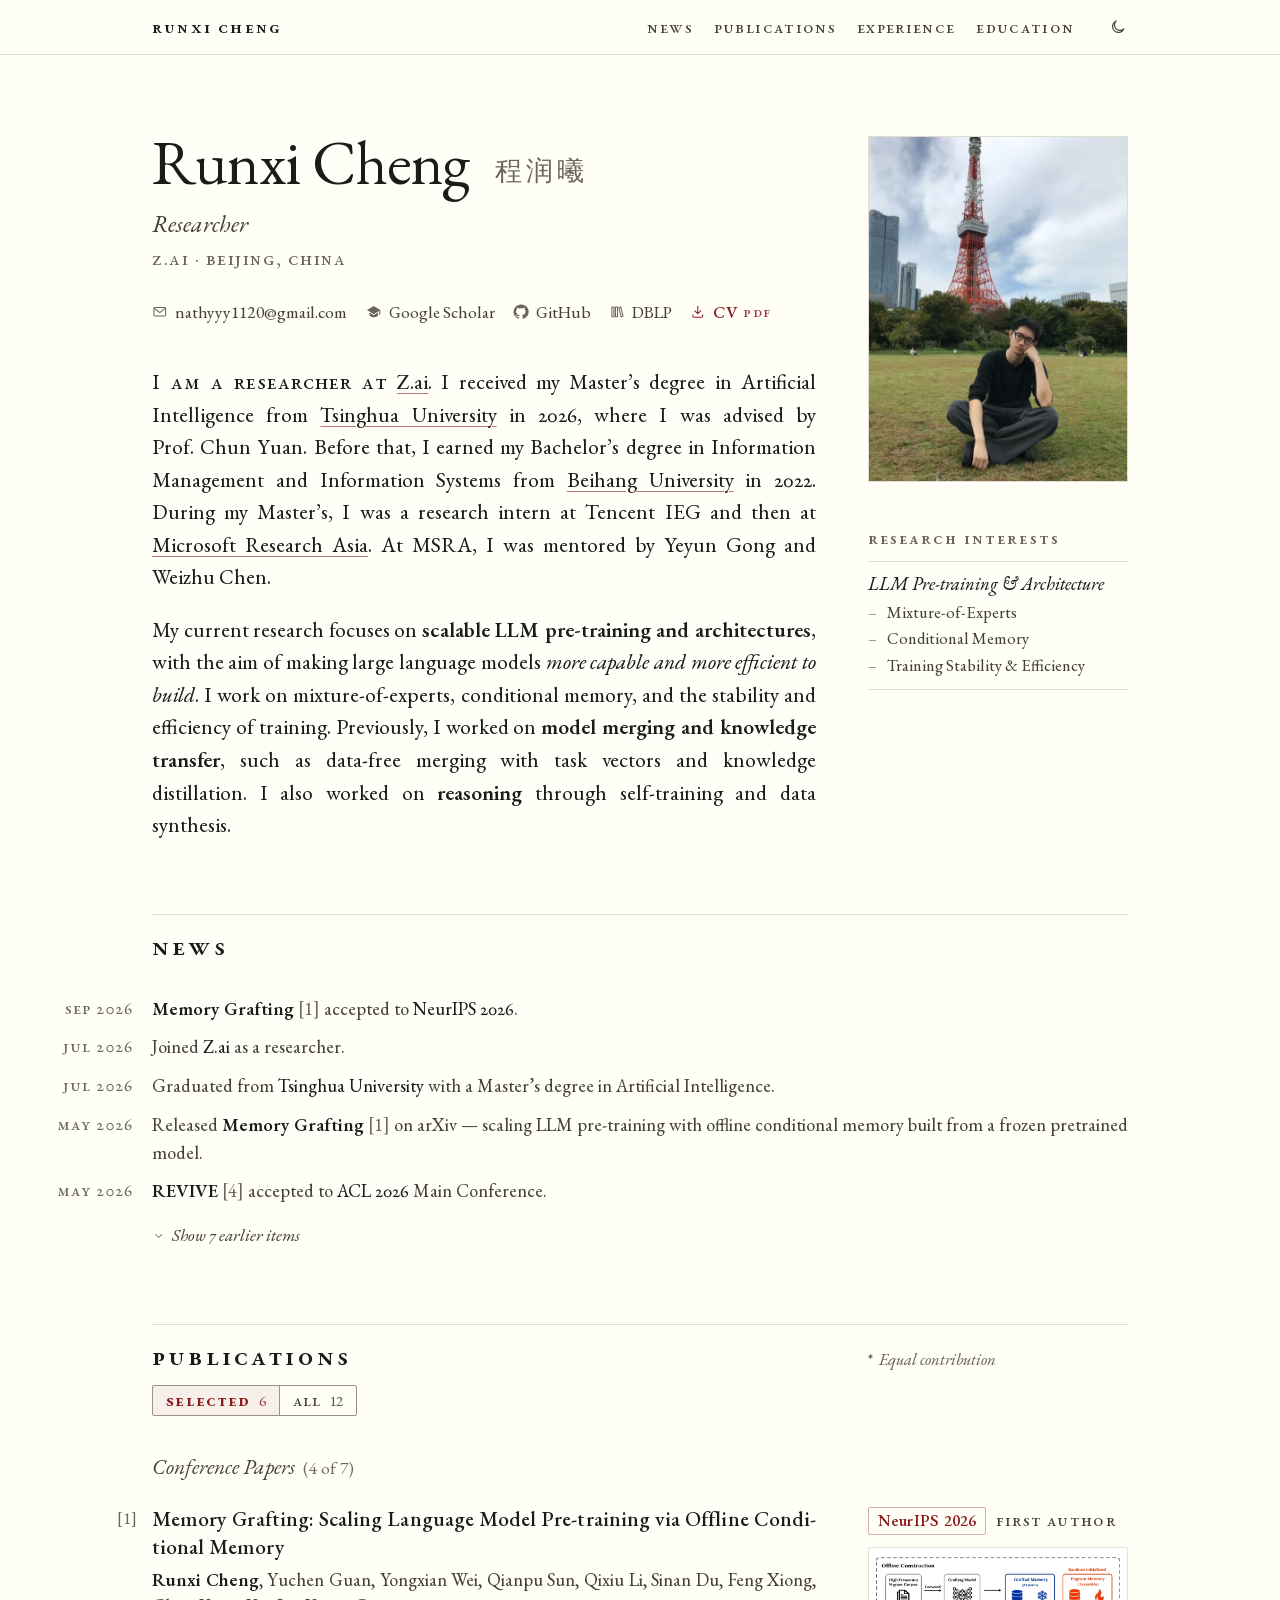
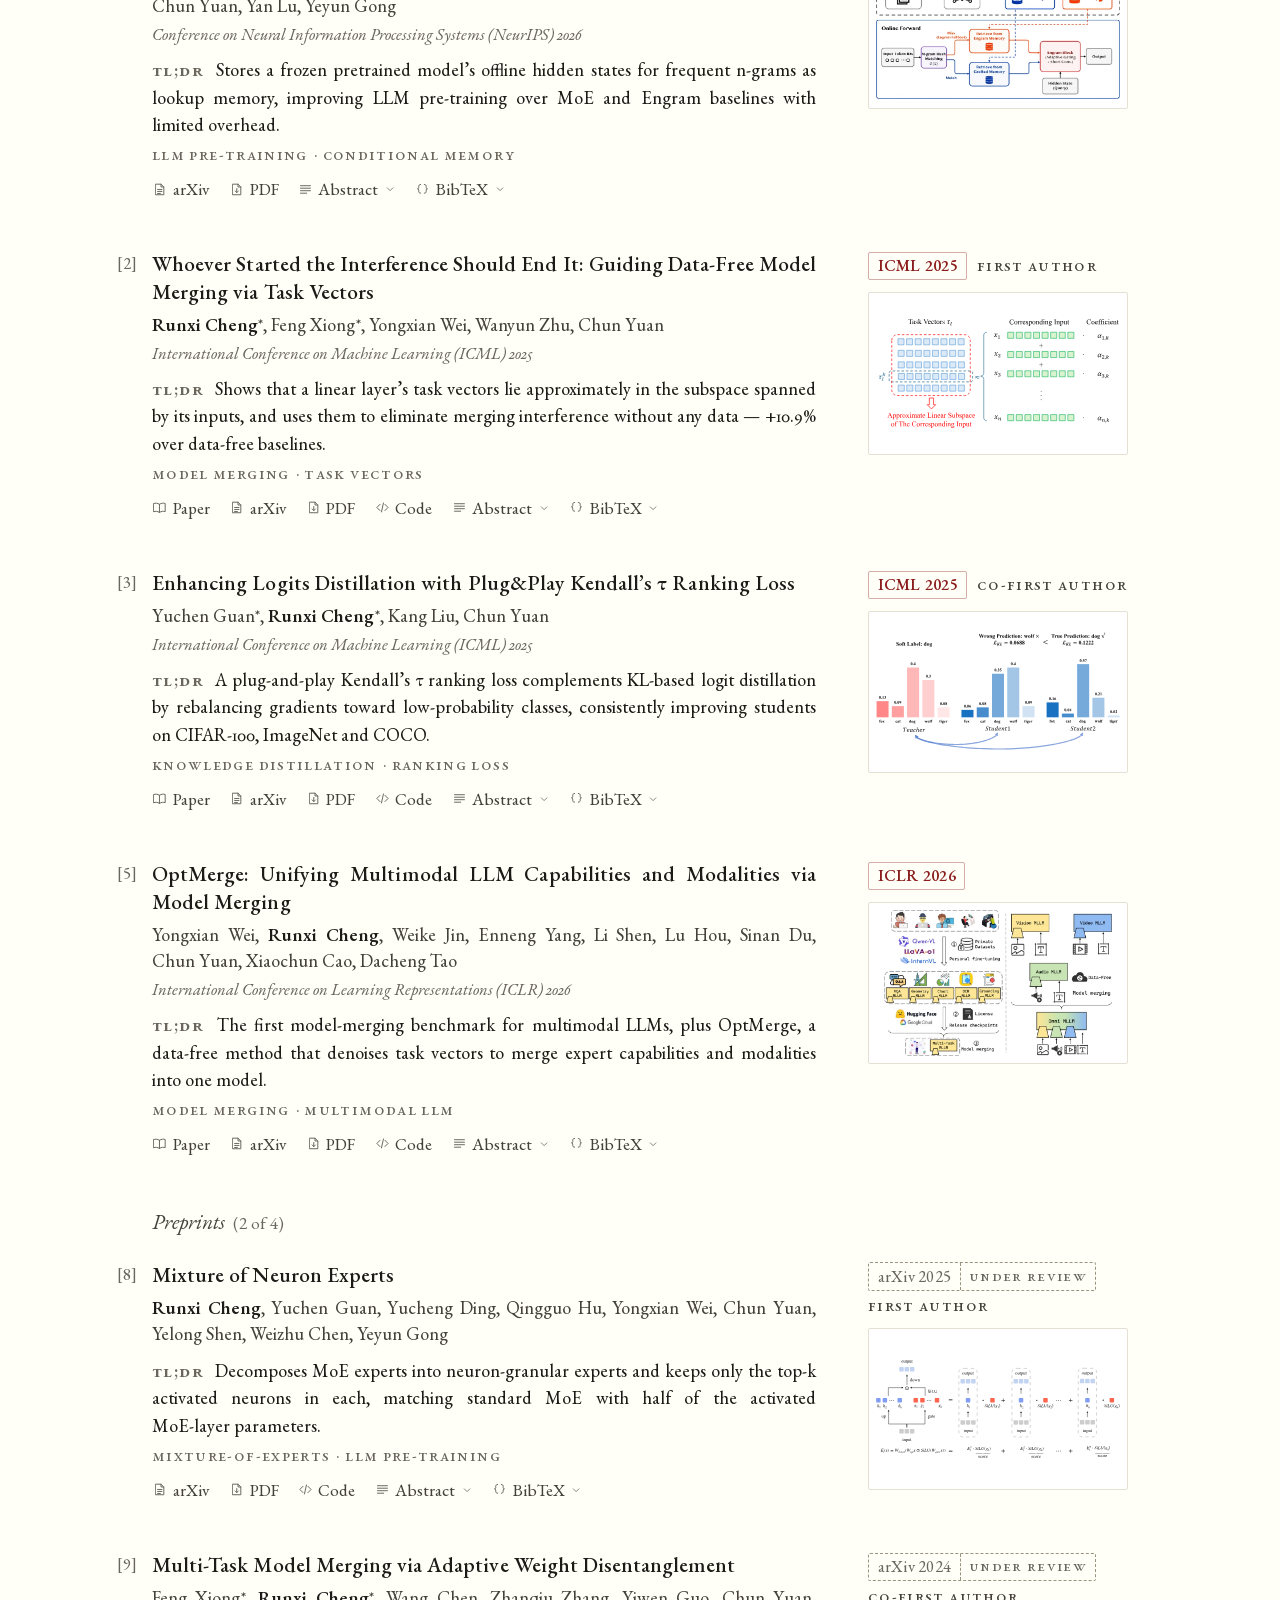
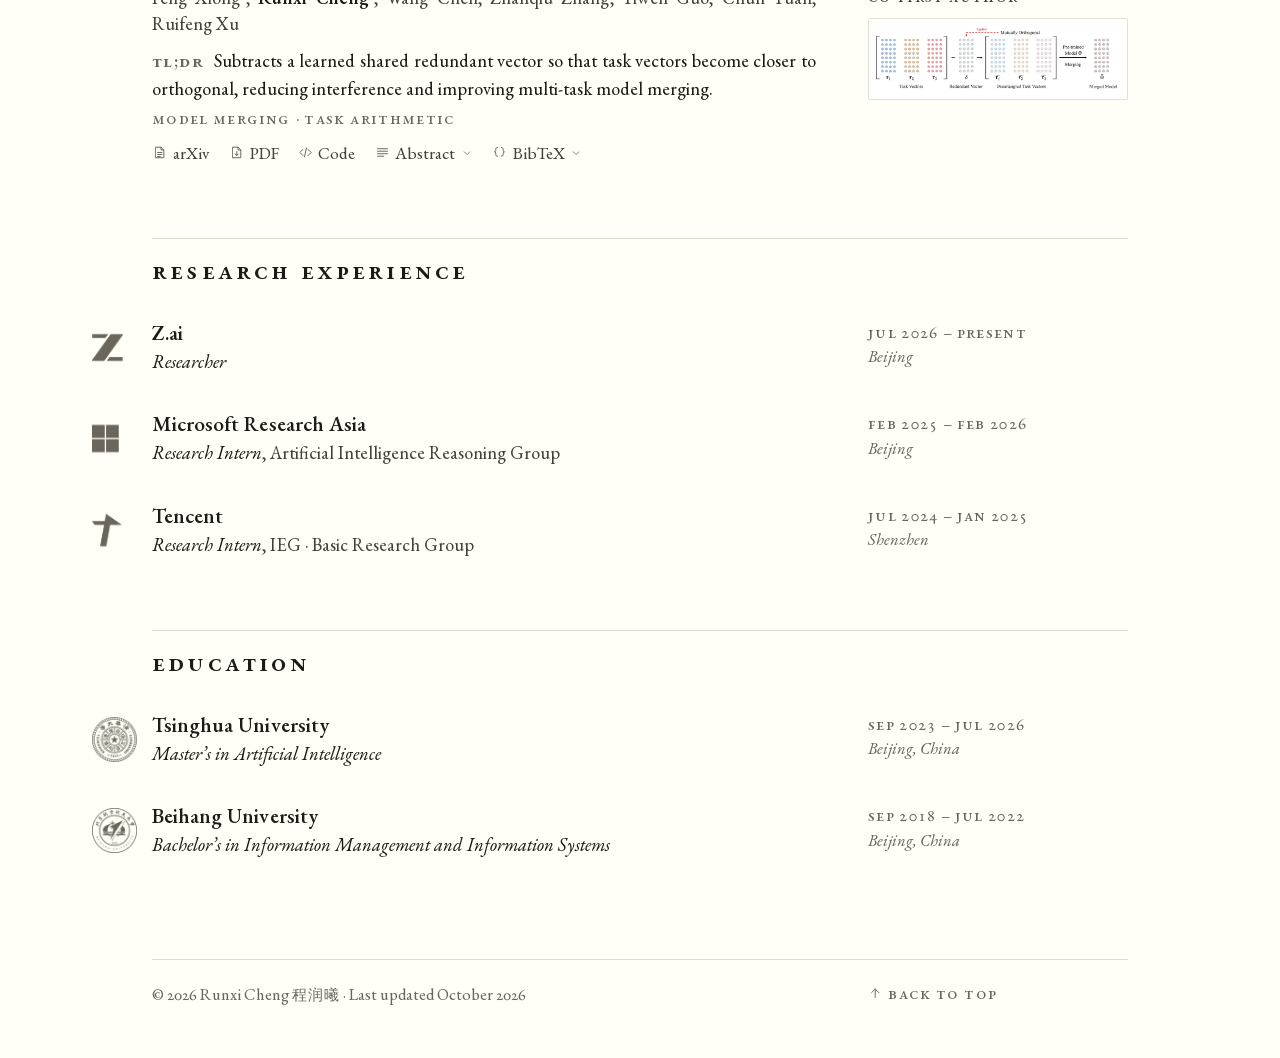
==== index.html @ 180a21f7 "Institution marks line up on their left edges" ====
<!doctype html>
<html lang="en" data-paper-light="#fffff8" data-paper-dark="#15130f">
<head>
<meta charset="utf-8">
<meta name="viewport" content="width=device-width, initial-scale=1">
<title>Runxi Cheng · Z.ai</title>
<meta name="description" content="Runxi Cheng (程润曦) — researcher at Z.ai; Master's in Artificial Intelligence, Tsinghua University. Research on LLM pre-training and architectures, such as mixture-of-experts and conditional memory; previously model merging, knowledge distillation and reasoning.">
<meta name="robots" content="index, follow">
<meta name="color-scheme" content="light dark">
<meta name="theme-color" media="(prefers-color-scheme: light)" content="#fffff8">
<meta name="theme-color" media="(prefers-color-scheme: dark)" content="#15130f">
<script>(function(){var d=document.documentElement,t=null,q=null,s=null;d.className+=' js';try{s=new URLSearchParams(location.search);q=s.get('theme')}catch(e){}if(!s||s.get('pubs')!=='all')d.className+=' pubs-sel';if(q==='dark'||q==='light')t=q;else{try{t=localStorage.getItem('theme')}catch(e){}if(t!=='dark'&&t!=='light')t=null}if(t){d.setAttribute('data-theme',t);var m=document.querySelectorAll('meta[name="theme-color"]');for(var i=0;i<m.length;i++)m[i].content=d.getAttribute('data-paper-'+t)}})();</script>
<link rel="preload" href="assets/fonts/EBGaramond-Roman.woff2" as="font" type="font/woff2" crossorigin>
<link rel="stylesheet" href="assets/css/style.css?v=b14346b3">
<link rel="icon" href="assets/img/favicon.svg?v=9835dc98" type="image/svg+xml">
<link rel="apple-touch-icon" href="assets/img/apple-touch-icon.png">
<meta name="keywords" content="Runxi Cheng, 程润曦, Z.ai, Zhipu AI, Tsinghua University, LLM pre-training, Mixture-of-Experts, Model Merging, Knowledge Distillation, Reasoning">
<meta name="author" content="Runxi Cheng">
<link rel="canonical" href="https://nathanielyvo.github.io/">
<meta property="og:type" content="profile">
<meta property="og:site_name" content="Runxi Cheng · Z.ai">
<meta property="og:title" content="Runxi Cheng (程润曦)">
<meta property="og:description" content="Runxi Cheng (程润曦) — researcher at Z.ai; Master's in Artificial Intelligence, Tsinghua University. Research on LLM pre-training and architectures, such as mixture-of-experts and conditional memory; previously model merging, knowledge distillation and reasoning.">
<meta property="og:url" content="https://nathanielyvo.github.io/">
<meta property="og:locale" content="en_US">
<meta property="og:image" content="https://nathanielyvo.github.io/assets/img/og-image.png?v=e0960efb">
<meta property="og:image:width" content="1200">
<meta property="og:image:height" content="630">
<meta property="og:image:alt" content="Runxi Cheng, Researcher, Z.ai">
<meta property="profile:first_name" content="Runxi">
<meta property="profile:last_name" content="Cheng">
<meta name="twitter:card" content="summary_large_image">
<meta name="twitter:title" content="Runxi Cheng (程润曦)">
<meta name="twitter:description" content="Runxi Cheng (程润曦) — researcher at Z.ai; Master's in Artificial Intelligence, Tsinghua University. Research on LLM pre-training and architectures, such as mixture-of-experts and conditional memory; previously model merging, knowledge distillation and reasoning.">
<meta name="twitter:image" content="https://nathanielyvo.github.io/assets/img/og-image.png?v=e0960efb">
<meta name="twitter:image:alt" content="Runxi Cheng, Researcher, Z.ai">
<script type="application/ld+json">
{
  "@context": "https://schema.org",
  "@type": "Person",
  "@id": "https://nathanielyvo.github.io/#person",
  "name": "Runxi Cheng",
  "alternateName": "程润曦",
  "url": "https://nathanielyvo.github.io/",
  "jobTitle": "Researcher",
  "worksFor": {
    "@type": "Organization",
    "name": "Z.ai"
  },
  "alumniOf": [
    {
      "@type": "CollegeOrUniversity",
      "name": "Tsinghua University"
    },
    {
      "@type": "CollegeOrUniversity",
      "name": "Beihang University"
    }
  ],
  "email": "mailto:nathyyy1120@gmail.com",
  "image": "https://nathanielyvo.github.io/assets/img/profile.jpg",
  "address": {
    "@type": "PostalAddress",
    "addressLocality": "Beijing",
    "addressCountry": "China"
  },
  "sameAs": [
    "https://scholar.google.com/citations?user=5Dsu0HwAAAAJ",
    "https://github.com/nathanielyvo",
    "https://dblp.org/pid/385/1319"
  ],
  "knowsAbout": [
    "LLM Pre-training & Architecture",
    "Mixture-of-Experts",
    "Conditional Memory",
    "Training Stability & Efficiency",
    "Zhipu AI",
    "Model Merging",
    "Knowledge Distillation",
    "Reasoning"
  ]
}
</script>
<script src="assets/js/main.js?v=83ba91c8" defer></script>
</head>
<body id="top">
<a class="skip" href="#main">Skip to main content</a>
<header class="masthead">
  <div class="bar">
    <a class="brand" href="#top">Runxi Cheng</a>
    <nav class="nav" aria-label="Sections">
      <button type="button" class="nav-toggle" aria-expanded="false" aria-controls="nav-list" hidden><span class="nt-open"><svg class="i" viewBox="0 0 24 24" width="1em" height="1em" aria-hidden="true" focusable="false" fill="none" stroke="currentColor" stroke-width="1.6" stroke-linecap="round" stroke-linejoin="round"><path d="M4 7h16M4 12h16M4 17h16"/></svg></span><span class="nt-close"><svg class="i" viewBox="0 0 24 24" width="1em" height="1em" aria-hidden="true" focusable="false" fill="none" stroke="currentColor" stroke-width="1.6" stroke-linecap="round" stroke-linejoin="round"><path d="M6 6l12 12M18 6 6 18"/></svg></span><span class="vh nav-prefix"></span><span class="nav-current" data-default="Contents">Contents</span></button>
      <ul id="nav-list"><li><a href="#news">News</a></li><li><a href="#publications">Publications</a></li><li><a href="#experience">Experience</a></li><li><a href="#education">Education</a></li></ul>
    </nav>
    <button type="button" class="theme-toggle" aria-label="Switch to dark theme" title="Switch to dark theme" hidden><span class="t-sun"><svg class="i" viewBox="0 0 24 24" width="1em" height="1em" aria-hidden="true" focusable="false" fill="none" stroke="currentColor" stroke-width="1.6" stroke-linecap="round" stroke-linejoin="round"><circle cx="12" cy="12" r="4"/><path d="M12 2.5v2M12 19.5v2M4.6 4.6l1.4 1.4M18 18l1.4 1.4M2.5 12h2M19.5 12h2M4.6 19.4 6 18M18 6l1.4-1.4"/></svg></span><span class="t-moon"><svg class="i" viewBox="0 0 24 24" width="1em" height="1em" aria-hidden="true" focusable="false" fill="none" stroke="currentColor" stroke-width="1.6" stroke-linecap="round" stroke-linejoin="round"><path d="M20 14.5A8 8 0 1 1 9.5 4a6.5 6.5 0 0 0 10.5 10.5Z"/></svg></span></button>
  </div>
</header>
<main id="main" class="page">
  <section id="about" class="sec sec-about" aria-labelledby="about-h">
    <div class="row intro">
      <div class="main">
        <h1 id="about-h" class="name"><span class="name-en">Runxi Cheng</span> <span class="name-zh" lang="zh-Hans">程润曦</span></h1>
        <p class="standfirst"><span class="position">Researcher</span> <span class="aff">Z.ai<span class="sep" aria-hidden="true"> · </span><span class="loc">Beijing, China</span></span></p>
        <ul class="contact" aria-label="Contact and profiles"><li class="email"><a href="mailto:nathyyy1120@gmail.com"><svg class="i" viewBox="0 0 24 24" width="1em" height="1em" aria-hidden="true" focusable="false" fill="none" stroke="currentColor" stroke-width="1.6" stroke-linecap="round" stroke-linejoin="round"><rect x="3" y="5.5" width="18" height="13" rx="1.5"/><path d="m3.6 6.6 8.4 6.6 8.4-6.6"/></svg><span class="lbl">nathyyy1120@gmail.com</span></a></li><li><a href="https://scholar.google.com/citations?user=5Dsu0HwAAAAJ" rel="noopener"><svg class="i" viewBox="0 0 24 24" width="1em" height="1em" aria-hidden="true" focusable="false" fill="currentColor"><path d="M12 3 1.5 9.4 12 15.8l8.2-5v5.4H22V9.4z"/><path d="M5.4 13.2v4c1.7 2.1 4 3.3 6.6 3.3s4.9-1.2 6.6-3.3v-4L12 17.2z"/></svg><span class="lbl">Google Scholar</span></a></li><li><a href="https://github.com/nathanielyvo" rel="noopener"><svg class="i" viewBox="0 0 24 24" width="1em" height="1em" aria-hidden="true" focusable="false" fill="currentColor"><path d="M12 .8a11.2 11.2 0 0 0-3.54 21.83c.56.1.77-.24.77-.54v-1.9c-3.12.68-3.78-1.33-3.78-1.33-.51-1.3-1.25-1.64-1.25-1.64-1.02-.7.08-.68.08-.68 1.13.08 1.72 1.16 1.72 1.16 1 1.72 2.63 1.22 3.27.93.1-.73.4-1.22.72-1.5-2.49-.28-5.1-1.25-5.1-5.54 0-1.22.43-2.22 1.15-3-.11-.29-.5-1.43.11-2.97 0 0 .94-.3 3.08 1.15a10.7 10.7 0 0 1 5.62 0c2.14-1.45 3.08-1.15 3.08-1.15.61 1.54.23 2.68.11 2.97.72.78 1.15 1.78 1.15 3 0 4.3-2.62 5.25-5.12 5.53.4.35.76 1.03.76 2.08v3.09c0 .3.2.65.78.54A11.2 11.2 0 0 0 12 .8Z"/></svg><span class="lbl">GitHub</span></a></li><li><a href="https://dblp.org/pid/385/1319" rel="noopener"><svg class="i" viewBox="0 0 24 24" width="1em" height="1em" aria-hidden="true" focusable="false" fill="none" stroke="currentColor" stroke-width="1.6" stroke-linecap="round" stroke-linejoin="round"><path d="M4.5 4.5h3.2v15H4.5zM9.9 4.5h3.2v15H9.9z"/><path d="m15.2 5.3 3-.8 3.4 14.2-3 .8z"/></svg><span class="lbl">DBLP</span></a></li><li class="cv"><a href="assets/Runxi_Cheng_CV.pdf" type="application/pdf"><svg class="i" viewBox="0 0 24 24" width="1em" height="1em" aria-hidden="true" focusable="false" fill="none" stroke="currentColor" stroke-width="1.6" stroke-linecap="round" stroke-linejoin="round"><path d="M12 3.5v11.5m-4.5-4.5L12 15l4.5-4.5"/><path d="M4.5 16.5v2.5a1.5 1.5 0 0 0 1.5 1.5h12a1.5 1.5 0 0 0 1.5-1.5v-2.5"/></svg><span class="lbl">CV</span><span class="fmt">PDF</span></a></li><li class="web print-only"><a href="https://nathanielyvo.github.io/"><svg class="i" viewBox="0 0 24 24" width="1em" height="1em" aria-hidden="true" focusable="false" fill="none" stroke="currentColor" stroke-width="1.6" stroke-linecap="round" stroke-linejoin="round"><circle cx="12" cy="12" r="8.75"/><path d="M3.25 12h17.5M12 3.25c2.4 2.5 3.6 5.4 3.6 8.75s-1.2 6.25-3.6 8.75c-2.4-2.5-3.6-5.4-3.6-8.75S9.6 5.75 12 3.25z"/></svg><span class="lbl">Homepage</span></a></li></ul>
      </div>
      <div class="side">
        <figure class="portrait"><img src="assets/img/profile.jpg" alt="Portrait of Runxi Cheng" width="576" height="768" decoding="async" fetchpriority="high"></figure>
      </div>
    </div>
    <div class="row">
      <div class="main prose bio">
        <p><span class="lead-in">I am a researcher at</span> <a href="https://www.zhipuai.cn/en"><span class="proper">Z.ai</span></a>. I received my Master’s degree in Artificial Intelligence from <a href="https://www.tsinghua.edu.cn/en/"><span class="proper">Tsinghua University</span></a> in 2026, where I was advised by Prof. Chun Yuan. Before that, I earned my Bachelor’s degree in Information Management and Information Systems from <a href="https://ev.buaa.edu.cn/"><span class="proper">Beihang University</span></a> in 2022. During my Master’s, I was a research intern at <span class="proper">Tencent</span> IEG and then at <a href="https://www.microsoft.com/en-us/research/lab/microsoft-research-asia/"><span class="proper">Microsoft Research Asia</span></a>. At MSRA, I was mentored by Yeyun <span class="end">Gong and Weizhu Chen.</span></p>
        <p>My current research focuses on <b>scalable LLM <span class="cpd">pre-training</span> and architectures</b>, with the aim of making large language models <em>more capable and more efficient to build</em>. I work on <span class="cpd">mixture-of-experts,</span> conditional memory, and the stability and efficiency of training. Previously, I worked on <b>model merging and knowledge transfer</b>, such as <span class="cpd">data-free</span> merging with task vectors and knowledge distillation. I also worked on <b>reasoning</b> through <span class="end"><span class="cpd">self-training</span> and data synthesis.</span></p>
      </div>
      <aside class="side interests" aria-labelledby="interests-h">
        <h2 id="interests-h" class="side-h">Research Interests</h2>
        <ul><li><span class="int-label">LLM <span class="cpd">Pre-training</span> &amp; Architecture</span><ul class="int-topics"><li><span class="cpd">Mixture-of-Experts</span></li><li>Conditional Memory</li><li>Training Stability &amp; Efficiency</li></ul></li></ul>
      </aside>
    </div>
  </section>
  <section id="news" class="sec" aria-labelledby="news-h">
    <header class="sec-head row"><h2 id="news-h" class="main">News</h2></header>
    <div class="row row-wide"><div class="main">
      <ol class="news" id="news-list">
        <li class="news-item"><span class="news-date"><time datetime="2026-09">Sep 2026</time></span><p><a class="xref" href="#pub-memory-grafting"><b>Memory Grafting</b> <span class="cite-n"><span aria-hidden="true">[1]</span><span class="vh">reference 1</span></span></a> accepted to <b><span class="proper">NeurIPS</span> 2026</b>.</p></li>
        <li class="news-item"><span class="news-date"><time datetime="2026-07">Jul 2026</time></span><p>Joined <b><span class="proper">Z.ai</span></b> <span class="end">as a researcher.</span></p></li>
        <li class="news-item"><span class="news-date"><time datetime="2026-07">Jul 2026</time></span><p>Graduated from <b><span class="proper">Tsinghua University</span></b> with a Master’s <span class="end">degree in Artificial Intelligence.</span></p></li>
        <li class="news-item"><span class="news-date"><time datetime="2026-05">May 2026</time></span><p>Released <a class="xref" href="#pub-memory-grafting"><b>Memory Grafting</b> <span class="cite-n"><span aria-hidden="true">[1]</span><span class="vh">reference 1</span></span></a> on <span class="proper">arXiv</span> — scaling LLM <span class="cpd">pre-training</span> with offline conditional memory built from <span class="end">a frozen pretrained model.</span></p></li>
        <li class="news-item"><span class="news-date"><time datetime="2026-05">May 2026</time></span><p><a class="xref" href="#pub-knowledge-editing-collapse"><b><span class="proper">REVIVE</span></b> <span class="cite-n"><span aria-hidden="true">[4]</span><span class="vh">reference 4</span></span></a> accepted to <b>ACL 2026</b> <span class="end">Main Conference.</span></p></li>
        <li class="news-item news-older"><span class="news-date"><time datetime="2026-01">Jan 2026</time></span><p><a class="xref" href="#pub-mllm-merging"><b><span class="proper">OptMerge</span></b> <span class="cite-n"><span aria-hidden="true">[5]</span><span class="vh">reference 5</span></span></a> accepted to <b>ICLR 2026</b>.</p></li>
        <li class="news-item news-older"><span class="news-date"><time datetime="2025-12">Dec 2025</time></span><p>The <a class="xref" href="#pub-sigma"><b><span class="proper">SIGMA</span></b> <span class="cite-n"><span aria-hidden="true">[12]</span><span class="vh">reference 12</span></span></a> technical report from Microsoft Research is out on <span class="proper">arXiv;</span> I contributed <span class="end">to its technical exploration.</span></p></li>
        <li class="news-item news-older"><span class="news-date"><time datetime="2025-10">Oct 2025</time></span><p>Released <a class="xref" href="#pub-mixture-of-neuron-experts"><b>Mixture of Neuron Experts (MoNE)</b> <span class="cite-n"><span aria-hidden="true">[8]</span><span class="vh">reference 8</span></span></a> on <span class="proper">arXiv</span> — matching MoE with 50% <span class="end">of activated <span class="nw">MoE-layer</span> parameters.</span></p></li>
        <li class="news-item news-older"><span class="news-date"><time datetime="2025-08">Aug 2025</time></span><p><a class="xref" href="#pub-hs-star"><b><span class="nw">HS-STaR</span></b> <span class="cite-n"><span aria-hidden="true">[7]</span><span class="vh">reference 7</span></span></a> accepted to <b><span class="proper">EMNLP</span> 2025</b> as an <b>Oral</b> <span class="end">presentation.</span></p></li>
        <li class="news-item news-older"><span class="news-date"><time datetime="2025-05">May 2025</time></span><p>Two papers accepted to <b>ICML 2025</b>: <a class="xref" href="#pub-interference-merging"><b><span class="nw">WUDI-Merging</span></b> <span class="cite-n"><span aria-hidden="true">[2]</span><span class="vh">reference 2</span></span></a> as first author and the <a class="xref" href="#pub-kendall-distillation"><b>Kendall’s τ ranking loss</b> <span class="cite-n"><span aria-hidden="true">[3]</span><span class="vh">reference 3</span></span></a> for <span class="end">distillation as <span class="nw">co-first</span> author.</span></p></li>
        <li class="news-item news-older"><span class="news-date"><time datetime="2025-02">Feb 2025</time></span><p>Joined the Artificial Intelligence Reasoning Group at <b><span class="proper">Microsoft Research Asia</span></b> <span class="end">as a research intern.</span></p></li>
        <li class="news-item news-older"><span class="news-date"><time datetime="2024-07">Jul 2024</time></span><p>Joined the Basic Research Group at <b><span class="proper">Tencent</span> IEG</b> <span class="end">as a research intern.</span></p></li>
      </ol>
      <button type="button" class="more" aria-expanded="false" aria-controls="news-list" data-more="Show 7 earlier items" data-less="Show fewer" hidden><svg class="i" viewBox="0 0 24 24" width="1em" height="1em" aria-hidden="true" focusable="false" fill="none" stroke="currentColor" stroke-width="1.6" stroke-linecap="round" stroke-linejoin="round"><path d="m6.5 9.5 5.5 5.5 5.5-5.5"/></svg><span>Show 7 earlier items</span></button>
    </div></div>
  </section>
  <section id="publications" class="sec" aria-labelledby="publications-h">
    <header class="sec-head row"><div class="main"><h2 id="publications-h">Publications</h2>
        <div class="filter" role="group" aria-label="Show publications" hidden>
          <button type="button" data-filter="selected" aria-pressed="false">Selected <span class="count">6</span></button>
          <button type="button" data-filter="all" aria-pressed="true">All <span class="count">12</span></button>
        </div></div><div class="side">
        <p class="legend"><span class="ast" aria-hidden="true">*</span> Equal contribution</p>
        <p class="vh" id="pub-status" aria-live="polite"></p></div></header>
    <div class="pub-group" data-group="published" data-has-selected="true">
      <h3 class="group-h">Conference Papers <span class="g-count">(<span class="g-n" data-total="7">7</span><span class="vh"> papers</span>)</span></h3>
      <ol class="bib" start="1">
      <li class="pub" id="pub-memory-grafting" data-selected="true" data-first="true">
        <span class="pub-n">[1]</span>
        <div class="pub-head">
          <h4 class="pub-title"><a href="https://arxiv.org/abs/2605.20948" rel="noopener">Mem<span class="hy"></span>ory Graft<span class="hy"></span>ing: Scal<span class="hy"></span>ing Lan<span class="hy"></span>guage Model <span class="cpd">Pre-training</span> via Off<span class="hy"></span>line Con<span class="hy"></span>di<span class="hy"></span>tional Memory</a></h4>
          <p class="pub-authors" id="au-memory-grafting"><span class="vh">Authors: </span><span class="au"><span class="nm me">Runxi Cheng</span>,</span> <span class="au"><span class="nm">Yuchen Guan</span>,</span> <span class="au"><span class="nm">Yongxian Wei</span>,</span> <span class="au"><span class="nm">Qianpu Sun</span>,</span> <span class="au"><span class="nm">Qixiu Li</span>,</span> <span class="au"><span class="nm">Sinan Du</span>,</span> <span class="au"><span class="nm">Feng Xiong</span>,</span> <span class="au"><span class="nm">Chun Yuan</span>,</span> <span class="au"><span class="nm">Yan Lu</span>,</span> <span class="au"><span class="nm">Yeyun Gong</span></span></p>
          <p class="pub-where">Con­fer­ence on Neu­ral In­for­ma­tion Pro­cess­ing Sys­tems (NeurIPS) 2026</p>
        </div>
        <div class="pub-side">
          <p class="pub-meta"><span class="pub-venue"><span class="venue v-accepted"><span class="v-name">NeurIPS 2026</span></span></span><span class="vh">, </span><span class="pub-role">first author</span></p>
          <figure class="plate"><a class="plate-link" href="assets/papers/memory-grafting.png" data-caption="Computation pipeline for Memory Grafting." data-lb-w="1169" data-lb-h="679"><picture><source type="image/webp" srcset="assets/papers/thumbs/memory-grafting.webp"><img src="assets/papers/memory-grafting.png" alt="Computation pipeline for Memory Grafting." width="1169" height="679" loading="lazy" decoding="async"></picture><span class="plate-hint" aria-hidden="true"><svg class="i" viewBox="0 0 24 24" width="1em" height="1em" aria-hidden="true" focusable="false" fill="none" stroke="currentColor" stroke-width="1.6" stroke-linecap="round" stroke-linejoin="round"><path d="M14 4h6v6M10 20H4v-6M20 4l-7 7M4 20l7-7"/></svg>Enlarge</span></a></figure>
        </div>
        <div class="pub-body">
          <p class="pub-tldr"><span class="tldr">TL;DR</span> Stores a frozen pretrained model’s offline hidden states for frequent <span class="nw">n-grams</span> as lookup memory, improving LLM <span class="cpd">pre-training</span> over MoE and Engram <span class="end">baselines with limited overhead.</span></p>
          <p class="pub-tags"><span class="vh">Topics: </span><span class="tag">LLM <span class="cpd">Pre-training</span></span> <span class="tag"><span class="sep" aria-hidden="true">·</span> <span class="vh">, </span>Conditional Memory</span></p>
          <div class="pub-links"><a class="pl" href="https://arxiv.org/abs/2605.20948" rel="noopener"><svg class="i" viewBox="0 0 24 24" width="1em" height="1em" aria-hidden="true" focusable="false" fill="none" stroke="currentColor" stroke-width="1.6" stroke-linecap="round" stroke-linejoin="round"><path d="M6 3.5h8.5L19 8v12.5H6z"/><path d="M14.5 3.5V8H19M9 12h7M9 15.2h7M9 18.4h4.5"/></svg><span>arXiv</span></a><a class="pl" href="https://arxiv.org/pdf/2605.20948" rel="noopener"><svg class="i" viewBox="0 0 24 24" width="1em" height="1em" aria-hidden="true" focusable="false" fill="none" stroke="currentColor" stroke-width="1.6" stroke-linecap="round" stroke-linejoin="round"><path d="M6 3.5h8.5L19 8v12.5H6z"/><path d="M14.5 3.5V8H19"/><path d="M12.5 10.5v6.5m-2.6-2.6 2.6 2.6 2.6-2.6"/></svg><span>PDF</span></a><button type="button" class="pl pl-toggle" aria-expanded="false" aria-controls="abs-memory-grafting" hidden><svg class="i" viewBox="0 0 24 24" width="1em" height="1em" aria-hidden="true" focusable="false" fill="none" stroke="currentColor" stroke-width="1.6" stroke-linecap="round" stroke-linejoin="round"><path d="M4 6h16M4 10h16M4 14h16M4 18h10"/></svg><span>Abstract</span><svg class="i" viewBox="0 0 24 24" width="1em" height="1em" aria-hidden="true" focusable="false" fill="none" stroke="currentColor" stroke-width="1.6" stroke-linecap="round" stroke-linejoin="round"><path d="m6.5 9.5 5.5 5.5 5.5-5.5"/></svg></button><button type="button" class="pl pl-toggle" aria-expanded="false" aria-controls="bib-memory-grafting" hidden><svg class="i" viewBox="0 0 24 24" width="1em" height="1em" aria-hidden="true" focusable="false" fill="none" stroke="currentColor" stroke-width="1.6" stroke-linecap="round" stroke-linejoin="round"><path d="M9 4c-2 0-3 1-3 3v2c0 1.2-.8 2-2 2 1.2 0 2 .8 2 2v2c0 2 1 3 3 3M15 4c2 0 3 1 3 3v2c0 1.2.8 2 2 2-1.2 0-2 .8-2 2v2c0 2-1 3-3 3"/></svg><span>BibTeX</span><svg class="i" viewBox="0 0 24 24" width="1em" height="1em" aria-hidden="true" focusable="false" fill="none" stroke="currentColor" stroke-width="1.6" stroke-linecap="round" stroke-linejoin="round"><path d="m6.5 9.5 5.5 5.5 5.5-5.5"/></svg></button>
            <details class="pub-panel pub-abs" id="abs-memory-grafting"><summary class="pl"><svg class="i" viewBox="0 0 24 24" width="1em" height="1em" aria-hidden="true" focusable="false" fill="none" stroke="currentColor" stroke-width="1.6" stroke-linecap="round" stroke-linejoin="round"><path d="M4 6h16M4 10h16M4 14h16M4 18h10"/></svg><span>Abstract</span><svg class="i" viewBox="0 0 24 24" width="1em" height="1em" aria-hidden="true" focusable="false" fill="none" stroke="currentColor" stroke-width="1.6" stroke-linecap="round" stroke-linejoin="round"><path d="m6.5 9.5 5.5 5.5 5.5-5.5"/></svg></summary>
              <p class="abs-text">Scaling conditional memory offers a promising way to increase <span class="cpd">language-model</span> capacity, but existing methods such as Engram learn large memory tables from scratch during <span class="cpd">pre-training,</span> making memory scaling expensive and sometimes ineffective. We propose Memory Grafting, a conditional memory scaling method that utilizes frozen hidden states from a grafting model as conditional <span class="nw">n-gram</span> memory. Given frequent local <span class="nw">n-grams,</span> we run the grafting model offline, store <span class="cpd">final-token</span> hidden representations as memory values, and let the recipient model retrieve them through exact <span class="cpd">longest-match</span> suffix lookup. Retrieved memories are adapted by lightweight projections and gates, while a <span class="cpd">hash-based</span> Engram fallback preserves coverage for unmatched contexts. Since the grafting model is only run offline and exact lookup has expected O(1) complexity with respect to <span class="cpd">memory-bank</span> size, Memory Grafting expands external latent capacity with limited training and inference overhead. Experiments under matched recipient architectures and <span class="cpd">pre-training</span> budgets show that Memory Grafting improves over both MoE and vanilla Engram baselines. In the <span class="nw">2.8B-scale</span> setting, it improves the average benchmark score from 51.95 for MoE and 52.43 for vanilla Engram to 53.86. In the <span class="nw">0.92B-scale</span> setting, all <span class="cpd">grafting-model</span> variants improve over the baselines, with <span class="nw">Qwen3.5-35B-A3B</span> giving the strongest gains. These results suggest that pretrained models can serve as reusable constructors of external latent memory, providing a practical step toward scaling future language models <span class="end">beyond trainable parameters alone.</span></p>
            </details>
            <details class="pub-panel pub-bib" id="bib-memory-grafting"><summary class="pl"><svg class="i" viewBox="0 0 24 24" width="1em" height="1em" aria-hidden="true" focusable="false" fill="none" stroke="currentColor" stroke-width="1.6" stroke-linecap="round" stroke-linejoin="round"><path d="M9 4c-2 0-3 1-3 3v2c0 1.2-.8 2-2 2 1.2 0 2 .8 2 2v2c0 2 1 3 3 3M15 4c2 0 3 1 3 3v2c0 1.2.8 2 2 2-1.2 0-2 .8-2 2v2c0 2-1 3-3 3"/></svg><span>BibTeX</span><svg class="i" viewBox="0 0 24 24" width="1em" height="1em" aria-hidden="true" focusable="false" fill="none" stroke="currentColor" stroke-width="1.6" stroke-linecap="round" stroke-linejoin="round"><path d="m6.5 9.5 5.5 5.5 5.5-5.5"/></svg></summary>
              <div class="panel-bar"><p class="panel-h">BibTeX</p><button type="button" class="copy" data-copy="bib-memory-grafting" hidden><svg class="i" viewBox="0 0 24 24" width="1em" height="1em" aria-hidden="true" focusable="false" fill="none" stroke="currentColor" stroke-width="1.6" stroke-linecap="round" stroke-linejoin="round"><rect x="8.5" y="8.5" width="12" height="12" rx="1.5"/><path d="M15.5 8.5V5a1.5 1.5 0 0 0-1.5-1.5H5A1.5 1.5 0 0 0 3.5 5v9A1.5 1.5 0 0 0 5 15.5h3.5"/></svg><span>Copy</span></button></div>
              <pre><code><span class="bl" style="--h:9ch">@article{cheng2026memorygrafting,
</span><span class="bl" style="--h:13ch">  title   = {Memory Grafting: Scaling Language Model Pre-training via Offline Conditional Memory},
</span><span class="bl" style="--h:13ch">  author  = {Cheng, Runxi and Guan, Yuchen and Wei, Yongxian and Sun, Qianpu and Li, Qixiu and Du, Sinan and Xiong, Feng and Yuan, Chun and Lu, Yan and Gong, Yeyun},
</span><span class="bl" style="--h:13ch">  journal = {arXiv preprint arXiv:2605.20948},
</span><span class="bl" style="--h:13ch">  year    = {2026}
</span><span class="bl" style="--h:0ch">}</span></code></pre>
            </details>
          </div>
        </div>
      </li>
      <li class="pub" id="pub-interference-merging" data-selected="true" data-first="true">
        <span class="pub-n">[2]</span>
        <div class="pub-head">
          <h4 class="pub-title"><a href="https://proceedings.mlr.press/v267/cheng25h.html" rel="noopener">Who<span class="hy"></span>ever Started the In<span class="hy"></span>ter<span class="hy"></span>fer<span class="hy"></span>ence Should End It: Guid<span class="hy"></span>ing <span class="cpd">Data-Free</span> Model Merg<span class="hy"></span>ing via Task Vectors</a></h4>
          <p class="pub-authors" id="au-interference-merging"><span class="vh">Authors: </span><span class="au"><span class="nm me">Runxi Cheng</span><sup class="eq"><span aria-hidden="true">*</span><span class="vh"> (equal contribution)</span></sup>,</span> <span class="au"><span class="nm">Feng Xiong</span><sup class="eq"><span aria-hidden="true">*</span><span class="vh"> (equal contribution)</span></sup>,</span> <span class="au"><span class="nm">Yongxian Wei</span>,</span> <span class="au"><span class="nm">Wanyun Zhu</span>,</span> <span class="au"><span class="nm">Chun Yuan</span></span></p>
          <p class="pub-where">In­ter­na­tional Con­fer­ence on Ma­chine Learn­ing (ICML) 2025</p>
        </div>
        <div class="pub-side">
          <p class="pub-meta"><span class="pub-venue"><span class="venue v-accepted"><span class="v-name">ICML 2025</span></span></span><span class="vh">, </span><span class="pub-role">first author</span></p>
          <figure class="plate"><a class="plate-link" href="assets/papers/interference-merging.svg" data-caption="The task vector constitutes an approximate linear subspace of its corresponding input."><img src="assets/papers/interference-merging.svg" alt="The task vector constitutes an approximate linear subspace of its corresponding input." width="1200" height="544" loading="lazy" decoding="async"><span class="plate-hint" aria-hidden="true"><svg class="i" viewBox="0 0 24 24" width="1em" height="1em" aria-hidden="true" focusable="false" fill="none" stroke="currentColor" stroke-width="1.6" stroke-linecap="round" stroke-linejoin="round"><path d="M14 4h6v6M10 20H4v-6M20 4l-7 7M4 20l7-7"/></svg>Enlarge</span></a></figure>
        </div>
        <div class="pub-body">
          <p class="pub-tldr"><span class="tldr">TL;DR</span> Shows that a linear layer’s task vectors lie approximately in the subspace spanned by its inputs, and uses them to eliminate merging interference without any data — <span class="end">+10.9% over <span class="cpd">data-free</span> baselines.</span></p>
          <p class="pub-tags"><span class="vh">Topics: </span><span class="tag">Model Merging</span> <span class="tag"><span class="sep" aria-hidden="true">·</span> <span class="vh">, </span>Task Vectors</span></p>
          <div class="pub-links"><a class="pl" href="https://proceedings.mlr.press/v267/cheng25h.html" rel="noopener"><svg class="i" viewBox="0 0 24 24" width="1em" height="1em" aria-hidden="true" focusable="false" fill="none" stroke="currentColor" stroke-width="1.6" stroke-linecap="round" stroke-linejoin="round"><path d="M2.8 5.6c3-1 6.1-.6 9.2 1.3 3.1-1.9 6.2-2.3 9.2-1.3v13.1c-3-1-6.1-.6-9.2 1.3-3.1-1.9-6.2-2.3-9.2-1.3z"/><path d="M12 6.9V20"/></svg><span>Paper</span></a><a class="pl" href="https://arxiv.org/abs/2503.08099" rel="noopener"><svg class="i" viewBox="0 0 24 24" width="1em" height="1em" aria-hidden="true" focusable="false" fill="none" stroke="currentColor" stroke-width="1.6" stroke-linecap="round" stroke-linejoin="round"><path d="M6 3.5h8.5L19 8v12.5H6z"/><path d="M14.5 3.5V8H19M9 12h7M9 15.2h7M9 18.4h4.5"/></svg><span>arXiv</span></a><a class="pl" href="https://arxiv.org/pdf/2503.08099" rel="noopener"><svg class="i" viewBox="0 0 24 24" width="1em" height="1em" aria-hidden="true" focusable="false" fill="none" stroke="currentColor" stroke-width="1.6" stroke-linecap="round" stroke-linejoin="round"><path d="M6 3.5h8.5L19 8v12.5H6z"/><path d="M14.5 3.5V8H19"/><path d="M12.5 10.5v6.5m-2.6-2.6 2.6 2.6 2.6-2.6"/></svg><span>PDF</span></a><a class="pl" href="https://github.com/nathanielyvo/WUDI-Merging" rel="noopener"><svg class="i" viewBox="0 0 24 24" width="1em" height="1em" aria-hidden="true" focusable="false" fill="none" stroke="currentColor" stroke-width="1.6" stroke-linecap="round" stroke-linejoin="round"><path d="m8 7-5 5 5 5M16 7l5 5-5 5M13.6 4.8l-3.2 14.4"/></svg><span>Code</span></a><button type="button" class="pl pl-toggle" aria-expanded="false" aria-controls="abs-interference-merging" hidden><svg class="i" viewBox="0 0 24 24" width="1em" height="1em" aria-hidden="true" focusable="false" fill="none" stroke="currentColor" stroke-width="1.6" stroke-linecap="round" stroke-linejoin="round"><path d="M4 6h16M4 10h16M4 14h16M4 18h10"/></svg><span>Abstract</span><svg class="i" viewBox="0 0 24 24" width="1em" height="1em" aria-hidden="true" focusable="false" fill="none" stroke="currentColor" stroke-width="1.6" stroke-linecap="round" stroke-linejoin="round"><path d="m6.5 9.5 5.5 5.5 5.5-5.5"/></svg></button><button type="button" class="pl pl-toggle" aria-expanded="false" aria-controls="bib-interference-merging" hidden><svg class="i" viewBox="0 0 24 24" width="1em" height="1em" aria-hidden="true" focusable="false" fill="none" stroke="currentColor" stroke-width="1.6" stroke-linecap="round" stroke-linejoin="round"><path d="M9 4c-2 0-3 1-3 3v2c0 1.2-.8 2-2 2 1.2 0 2 .8 2 2v2c0 2 1 3 3 3M15 4c2 0 3 1 3 3v2c0 1.2.8 2 2 2-1.2 0-2 .8-2 2v2c0 2-1 3-3 3"/></svg><span>BibTeX</span><svg class="i" viewBox="0 0 24 24" width="1em" height="1em" aria-hidden="true" focusable="false" fill="none" stroke="currentColor" stroke-width="1.6" stroke-linecap="round" stroke-linejoin="round"><path d="m6.5 9.5 5.5 5.5 5.5-5.5"/></svg></button>
            <details class="pub-panel pub-abs" id="abs-interference-merging"><summary class="pl"><svg class="i" viewBox="0 0 24 24" width="1em" height="1em" aria-hidden="true" focusable="false" fill="none" stroke="currentColor" stroke-width="1.6" stroke-linecap="round" stroke-linejoin="round"><path d="M4 6h16M4 10h16M4 14h16M4 18h10"/></svg><span>Abstract</span><svg class="i" viewBox="0 0 24 24" width="1em" height="1em" aria-hidden="true" focusable="false" fill="none" stroke="currentColor" stroke-width="1.6" stroke-linecap="round" stroke-linejoin="round"><path d="m6.5 9.5 5.5 5.5 5.5-5.5"/></svg></summary>
              <p class="abs-text">Model merging seeks to integrate <span class="cpd">task-specific</span> expert models into a unified architecture while preserving <span class="cpd">multi-task</span> generalization capabilities, yet parameter interference between constituent models frequently induces performance degradation. Although prior work has explored many merging strategies, resolving interference without additional data for retraining or <span class="cpd">test-time</span> computation remains challenging. In this paper, we theoretically demonstrate that the task vectors of the linear layer constitute an approximate linear subspace for its corresponding input. Therefore, we can minimize interference under the guidance of task vectors. Based on this insight, we propose <span class="nw">WUDI-Merging</span> (Whoever started the interference <span class="proper">shoUld</span> enD It), a simple yet effective model merging method that eliminates interference without any additional data or rescaling coefficients. Comprehensive empirical evaluations across vision and language benchmarks demonstrate our method’s superiority, achieving <span class="cpd">state-of-the-art</span> performance in <span class="cpd">data-free</span> model merging scenarios (average 10.9% improvement versus baseline methods) while even outperforming mainstream <span class="cpd">test-time</span> adaptation approaches by 3.3%, and only very few <span class="end">computing resources are required.</span></p>
            </details>
            <details class="pub-panel pub-bib" id="bib-interference-merging"><summary class="pl"><svg class="i" viewBox="0 0 24 24" width="1em" height="1em" aria-hidden="true" focusable="false" fill="none" stroke="currentColor" stroke-width="1.6" stroke-linecap="round" stroke-linejoin="round"><path d="M9 4c-2 0-3 1-3 3v2c0 1.2-.8 2-2 2 1.2 0 2 .8 2 2v2c0 2 1 3 3 3M15 4c2 0 3 1 3 3v2c0 1.2.8 2 2 2-1.2 0-2 .8-2 2v2c0 2-1 3-3 3"/></svg><span>BibTeX</span><svg class="i" viewBox="0 0 24 24" width="1em" height="1em" aria-hidden="true" focusable="false" fill="none" stroke="currentColor" stroke-width="1.6" stroke-linecap="round" stroke-linejoin="round"><path d="m6.5 9.5 5.5 5.5 5.5-5.5"/></svg></summary>
              <div class="panel-bar"><p class="panel-h">BibTeX</p><button type="button" class="copy" data-copy="bib-interference-merging" hidden><svg class="i" viewBox="0 0 24 24" width="1em" height="1em" aria-hidden="true" focusable="false" fill="none" stroke="currentColor" stroke-width="1.6" stroke-linecap="round" stroke-linejoin="round"><rect x="8.5" y="8.5" width="12" height="12" rx="1.5"/><path d="M15.5 8.5V5a1.5 1.5 0 0 0-1.5-1.5H5A1.5 1.5 0 0 0 3.5 5v9A1.5 1.5 0 0 0 5 15.5h3.5"/></svg><span>Copy</span></button></div>
              <pre><code><span class="bl" style="--h:15ch">@inproceedings{pmlr-v267-cheng25h,
</span><span class="bl" style="--h:15ch">  title     = {Whoever Started the Interference Should End It: Guiding Data-Free Model Merging via Task Vectors},
</span><span class="bl" style="--h:15ch">  author    = {Cheng, Runxi and Xiong, Feng and Wei, Yongxian and Zhu, Wanyun and Yuan, Chun},
</span><span class="bl" style="--h:15ch">  booktitle = {Proceedings of the 42nd International Conference on Machine Learning},
</span><span class="bl" style="--h:15ch">  pages     = {10121--10143},
</span><span class="bl" style="--h:15ch">  year      = {2025},
</span><span class="bl" style="--h:15ch">  volume    = {267},
</span><span class="bl" style="--h:15ch">  series    = {Proceedings of Machine Learning Research},
</span><span class="bl" style="--h:15ch">  publisher = {PMLR},
</span><span class="bl" style="--h:15ch">  url       = {https://proceedings.mlr.press/v267/cheng25h.html}
</span><span class="bl" style="--h:0ch">}</span></code></pre>
            </details>
          </div>
        </div>
      </li>
      <li class="pub" id="pub-kendall-distillation" data-selected="true" data-first="true">
        <span class="pub-n">[3]</span>
        <div class="pub-head">
          <h4 class="pub-title"><a href="https://proceedings.mlr.press/v267/guan25a.html" rel="noopener">En<span class="hy"></span>hanc<span class="hy"></span>ing Log<span class="hy"></span>its Dis<span class="hy"></span>til<span class="hy"></span>la<span class="hy"></span>tion with Plug&amp;Play Kendall’s τ Rank<span class="hy"></span>ing Loss</a></h4>
          <p class="pub-authors" id="au-kendall-distillation"><span class="vh">Authors: </span><span class="au"><span class="nm">Yuchen Guan</span><sup class="eq"><span aria-hidden="true">*</span><span class="vh"> (equal contribution)</span></sup>,</span> <span class="au"><span class="nm me">Runxi Cheng</span><sup class="eq"><span aria-hidden="true">*</span><span class="vh"> (equal contribution)</span></sup>,</span> <span class="au"><span class="nm">Kang Liu</span>,</span> <span class="au"><span class="nm">Chun Yuan</span></span></p>
          <p class="pub-where">In­ter­na­tional Con­fer­ence on Ma­chine Learn­ing (ICML) 2025</p>
        </div>
        <div class="pub-side">
          <p class="pub-meta"><span class="pub-venue"><span class="venue v-accepted"><span class="v-name">ICML 2025</span></span></span><span class="vh">, </span><span class="pub-role">co-first author</span></p>
          <figure class="plate"><a class="plate-link" href="assets/papers/kendall-distillation.svg" data-caption="A sub-optimal case of KL divergence: a student that wrongly predicts “wolf” gets a lower KL loss than one that correctly predicts “dog”."><img src="assets/papers/kendall-distillation.svg" alt="A sub-optimal case of KL divergence: a student that wrongly predicts “wolf” gets a lower KL loss than one that correctly predicts “dog”." width="1200" height="660" loading="lazy" decoding="async"><span class="plate-hint" aria-hidden="true"><svg class="i" viewBox="0 0 24 24" width="1em" height="1em" aria-hidden="true" focusable="false" fill="none" stroke="currentColor" stroke-width="1.6" stroke-linecap="round" stroke-linejoin="round"><path d="M14 4h6v6M10 20H4v-6M20 4l-7 7M4 20l7-7"/></svg>Enlarge</span></a></figure>
        </div>
        <div class="pub-body">
          <p class="pub-tldr"><span class="tldr">TL;DR</span> A <span class="cpd">plug-and-play</span> Kendall’s τ ranking loss complements <span class="nw">KL-based</span> logit distillation by rebalancing gradients toward <span class="cpd">low-probability</span> classes, consistently improving students on <span class="end"><span class="nw">CIFAR-100,</span> <span class="proper">ImageNet</span> and COCO.</span></p>
          <p class="pub-tags"><span class="vh">Topics: </span><span class="tag">Knowledge Distillation</span> <span class="tag"><span class="sep" aria-hidden="true">·</span> <span class="vh">, </span>Ranking Loss</span></p>
          <div class="pub-links"><a class="pl" href="https://proceedings.mlr.press/v267/guan25a.html" rel="noopener"><svg class="i" viewBox="0 0 24 24" width="1em" height="1em" aria-hidden="true" focusable="false" fill="none" stroke="currentColor" stroke-width="1.6" stroke-linecap="round" stroke-linejoin="round"><path d="M2.8 5.6c3-1 6.1-.6 9.2 1.3 3.1-1.9 6.2-2.3 9.2-1.3v13.1c-3-1-6.1-.6-9.2 1.3-3.1-1.9-6.2-2.3-9.2-1.3z"/><path d="M12 6.9V20"/></svg><span>Paper</span></a><a class="pl" href="https://arxiv.org/abs/2409.17823" rel="noopener"><svg class="i" viewBox="0 0 24 24" width="1em" height="1em" aria-hidden="true" focusable="false" fill="none" stroke="currentColor" stroke-width="1.6" stroke-linecap="round" stroke-linejoin="round"><path d="M6 3.5h8.5L19 8v12.5H6z"/><path d="M14.5 3.5V8H19M9 12h7M9 15.2h7M9 18.4h4.5"/></svg><span>arXiv</span></a><a class="pl" href="https://arxiv.org/pdf/2409.17823" rel="noopener"><svg class="i" viewBox="0 0 24 24" width="1em" height="1em" aria-hidden="true" focusable="false" fill="none" stroke="currentColor" stroke-width="1.6" stroke-linecap="round" stroke-linejoin="round"><path d="M6 3.5h8.5L19 8v12.5H6z"/><path d="M14.5 3.5V8H19"/><path d="M12.5 10.5v6.5m-2.6-2.6 2.6 2.6 2.6-2.6"/></svg><span>PDF</span></a><a class="pl" href="https://github.com/OvernighTea/RankingLoss-KD" rel="noopener"><svg class="i" viewBox="0 0 24 24" width="1em" height="1em" aria-hidden="true" focusable="false" fill="none" stroke="currentColor" stroke-width="1.6" stroke-linecap="round" stroke-linejoin="round"><path d="m8 7-5 5 5 5M16 7l5 5-5 5M13.6 4.8l-3.2 14.4"/></svg><span>Code</span></a><button type="button" class="pl pl-toggle" aria-expanded="false" aria-controls="abs-kendall-distillation" hidden><svg class="i" viewBox="0 0 24 24" width="1em" height="1em" aria-hidden="true" focusable="false" fill="none" stroke="currentColor" stroke-width="1.6" stroke-linecap="round" stroke-linejoin="round"><path d="M4 6h16M4 10h16M4 14h16M4 18h10"/></svg><span>Abstract</span><svg class="i" viewBox="0 0 24 24" width="1em" height="1em" aria-hidden="true" focusable="false" fill="none" stroke="currentColor" stroke-width="1.6" stroke-linecap="round" stroke-linejoin="round"><path d="m6.5 9.5 5.5 5.5 5.5-5.5"/></svg></button><button type="button" class="pl pl-toggle" aria-expanded="false" aria-controls="bib-kendall-distillation" hidden><svg class="i" viewBox="0 0 24 24" width="1em" height="1em" aria-hidden="true" focusable="false" fill="none" stroke="currentColor" stroke-width="1.6" stroke-linecap="round" stroke-linejoin="round"><path d="M9 4c-2 0-3 1-3 3v2c0 1.2-.8 2-2 2 1.2 0 2 .8 2 2v2c0 2 1 3 3 3M15 4c2 0 3 1 3 3v2c0 1.2.8 2 2 2-1.2 0-2 .8-2 2v2c0 2-1 3-3 3"/></svg><span>BibTeX</span><svg class="i" viewBox="0 0 24 24" width="1em" height="1em" aria-hidden="true" focusable="false" fill="none" stroke="currentColor" stroke-width="1.6" stroke-linecap="round" stroke-linejoin="round"><path d="m6.5 9.5 5.5 5.5 5.5-5.5"/></svg></button>
            <details class="pub-panel pub-abs" id="abs-kendall-distillation"><summary class="pl"><svg class="i" viewBox="0 0 24 24" width="1em" height="1em" aria-hidden="true" focusable="false" fill="none" stroke="currentColor" stroke-width="1.6" stroke-linecap="round" stroke-linejoin="round"><path d="M4 6h16M4 10h16M4 14h16M4 18h10"/></svg><span>Abstract</span><svg class="i" viewBox="0 0 24 24" width="1em" height="1em" aria-hidden="true" focusable="false" fill="none" stroke="currentColor" stroke-width="1.6" stroke-linecap="round" stroke-linejoin="round"><path d="m6.5 9.5 5.5 5.5 5.5-5.5"/></svg></summary>
              <p class="abs-text">Knowledge distillation typically minimizes the Kullback–Leibler (KL) divergence between teacher and student logits. However, optimizing the KL divergence can be challenging for the student and often leads to <span class="cpd">sub-optimal</span> solutions. We further show that gradients induced by KL divergence scale with the magnitude of the teacher logits, thereby diminishing updates on <span class="cpd">low-probability</span> channels. This imbalance weakens the transfer of <span class="cpd">inter-class</span> information and in turn limits the performance improvements achievable by the student. To mitigate this issue, we propose a <span class="cpd">plug-and-play</span> auxiliary ranking loss based on Kendall’s τ coefficient that can be seamlessly integrated into any <span class="cpd">logit-based</span> distillation framework. It supplies <span class="cpd">inter-class</span> relational information while rebalancing gradients toward <span class="cpd">low-probability</span> channels. We demonstrate that the proposed ranking loss is largely invariant to channel scaling and optimizes an objective aligned with that of KL divergence, making it a natural complement rather than a replacement. Extensive experiments on <span class="nw">CIFAR-100,</span> <span class="proper">ImageNet,</span> and COCO datasets, as well as various CNN and ViT <span class="cpd">teacher-student</span> architecture combinations, demonstrate that our <span class="cpd">plug-and-play</span> ranking loss consistently boosts the performance <span class="end">of multiple distillation baselines.</span></p>
            </details>
            <details class="pub-panel pub-bib" id="bib-kendall-distillation"><summary class="pl"><svg class="i" viewBox="0 0 24 24" width="1em" height="1em" aria-hidden="true" focusable="false" fill="none" stroke="currentColor" stroke-width="1.6" stroke-linecap="round" stroke-linejoin="round"><path d="M9 4c-2 0-3 1-3 3v2c0 1.2-.8 2-2 2 1.2 0 2 .8 2 2v2c0 2 1 3 3 3M15 4c2 0 3 1 3 3v2c0 1.2.8 2 2 2-1.2 0-2 .8-2 2v2c0 2-1 3-3 3"/></svg><span>BibTeX</span><svg class="i" viewBox="0 0 24 24" width="1em" height="1em" aria-hidden="true" focusable="false" fill="none" stroke="currentColor" stroke-width="1.6" stroke-linecap="round" stroke-linejoin="round"><path d="m6.5 9.5 5.5 5.5 5.5-5.5"/></svg></summary>
              <div class="panel-bar"><p class="panel-h">BibTeX</p><button type="button" class="copy" data-copy="bib-kendall-distillation" hidden><svg class="i" viewBox="0 0 24 24" width="1em" height="1em" aria-hidden="true" focusable="false" fill="none" stroke="currentColor" stroke-width="1.6" stroke-linecap="round" stroke-linejoin="round"><rect x="8.5" y="8.5" width="12" height="12" rx="1.5"/><path d="M15.5 8.5V5a1.5 1.5 0 0 0-1.5-1.5H5A1.5 1.5 0 0 0 3.5 5v9A1.5 1.5 0 0 0 5 15.5h3.5"/></svg><span>Copy</span></button></div>
              <pre><code><span class="bl" style="--h:15ch">@inproceedings{pmlr-v267-guan25a,
</span><span class="bl" style="--h:15ch">  title     = {Enhancing Logits Distillation with Plug\&amp;Play Kendall's $\tau$ Ranking Loss},
</span><span class="bl" style="--h:15ch">  author    = {Guan, Yuchen and Cheng, Runxi and Liu, Kang and Yuan, Chun},
</span><span class="bl" style="--h:15ch">  booktitle = {Proceedings of the 42nd International Conference on Machine Learning},
</span><span class="bl" style="--h:15ch">  pages     = {20537--20552},
</span><span class="bl" style="--h:15ch">  year      = {2025},
</span><span class="bl" style="--h:15ch">  volume    = {267},
</span><span class="bl" style="--h:15ch">  series    = {Proceedings of Machine Learning Research},
</span><span class="bl" style="--h:15ch">  publisher = {PMLR},
</span><span class="bl" style="--h:15ch">  url       = {https://proceedings.mlr.press/v267/guan25a.html}
</span><span class="bl" style="--h:0ch">}</span></code></pre>
            </details>
          </div>
        </div>
      </li>
      <li class="pub" id="pub-knowledge-editing-collapse" data-selected="false">
        <span class="pub-n">[4]</span>
        <div class="pub-head">
          <h4 class="pub-title"><a href="https://aclanthology.org/2026.acl-long.1384/" rel="noopener">Spec<span class="hy"></span>tral Char<span class="hy"></span>ac<span class="hy"></span>ter<span class="hy"></span>i<span class="hy"></span>za<span class="hy"></span>tion and Mit<span class="hy"></span>i<span class="hy"></span>ga<span class="hy"></span>tion of Se<span class="hy"></span>quen<span class="hy"></span>tial Knowl<span class="hy"></span>edge Edit<span class="hy"></span>ing Collapse</a></h4>
          <p class="pub-authors" id="au-knowledge-editing-collapse"><span class="vh">Authors: </span><span class="au"><span class="nm">Chi Zhang</span>,</span> <span class="au"><span class="nm">Mengqi Zhang</span>,</span> <span class="au"><span class="nm">Xiaotian Ye</span>,</span> <span class="au"><span class="nm me">Runxi Cheng</span>,</span> <span class="au"><span class="nm">Zisheng Zhou</span>,</span> <span class="au"><span class="nm">Ying Zhou</span>,</span> <span class="au"><span class="nm">Pengjie Ren</span>,</span> <span class="au"><span class="nm">Zhumin Chen</span></span></p>
          <p class="pub-where">An­nual Meet­ing of the As­so­ci­a­tion for Com­pu­ta­tional Lin­guis­tics (ACL) 2026, Main Con­fer­ence (Long Papers)</p>
        </div>
        <div class="pub-side">
          <p class="pub-meta"><span class="pub-venue"><span class="venue v-accepted"><span class="v-name">ACL 2026</span><span class="v-note">Main Conference</span></span></span></p>
          <figure class="plate"><a class="plate-link" href="assets/papers/knowledge-editing-collapse.svg" data-caption="Overview of REVIVE: updates are represented in the singular basis of the original weights, and components that would disturb the dominant subspace are filtered out."><picture><source type="image/webp" srcset="assets/papers/thumbs/knowledge-editing-collapse.webp"><img src="assets/papers/knowledge-editing-collapse.svg" alt="Overview of REVIVE: updates are represented in the singular basis of the original weights, and components that would disturb the dominant subspace are filtered out." width="1200" height="556" loading="lazy" decoding="async"></picture><span class="plate-hint" aria-hidden="true"><svg class="i" viewBox="0 0 24 24" width="1em" height="1em" aria-hidden="true" focusable="false" fill="none" stroke="currentColor" stroke-width="1.6" stroke-linecap="round" stroke-linejoin="round"><path d="M14 4h6v6M10 20H4v-6M20 4l-7 7M4 20l7-7"/></svg>Enlarge</span></a></figure>
        </div>
        <div class="pub-body">
          <p class="pub-tldr"><span class="tldr">TL;DR</span> Shows sequential edits collapse LLMs by disrupting dominant singular directions of pretrained weights, and proposes <span class="proper">REVIVE,</span> a <span class="cpd">plug-and-play</span> filter that preserves that subspace across <span class="end">up to 20,000 edits.</span></p>
          <p class="pub-tags"><span class="vh">Topics: </span><span class="tag">Knowledge Editing</span> <span class="tag"><span class="sep" aria-hidden="true">·</span> <span class="vh">, </span>Spectral Analysis</span></p>
          <div class="pub-links"><a class="pl" href="https://aclanthology.org/2026.acl-long.1384/" rel="noopener"><svg class="i" viewBox="0 0 24 24" width="1em" height="1em" aria-hidden="true" focusable="false" fill="none" stroke="currentColor" stroke-width="1.6" stroke-linecap="round" stroke-linejoin="round"><path d="M2.8 5.6c3-1 6.1-.6 9.2 1.3 3.1-1.9 6.2-2.3 9.2-1.3v13.1c-3-1-6.1-.6-9.2 1.3-3.1-1.9-6.2-2.3-9.2-1.3z"/><path d="M12 6.9V20"/></svg><span>Paper</span></a><a class="pl" href="https://arxiv.org/abs/2601.11042" rel="noopener"><svg class="i" viewBox="0 0 24 24" width="1em" height="1em" aria-hidden="true" focusable="false" fill="none" stroke="currentColor" stroke-width="1.6" stroke-linecap="round" stroke-linejoin="round"><path d="M6 3.5h8.5L19 8v12.5H6z"/><path d="M14.5 3.5V8H19M9 12h7M9 15.2h7M9 18.4h4.5"/></svg><span>arXiv</span></a><a class="pl" href="https://aclanthology.org/2026.acl-long.1384.pdf" rel="noopener"><svg class="i" viewBox="0 0 24 24" width="1em" height="1em" aria-hidden="true" focusable="false" fill="none" stroke="currentColor" stroke-width="1.6" stroke-linecap="round" stroke-linejoin="round"><path d="M6 3.5h8.5L19 8v12.5H6z"/><path d="M14.5 3.5V8H19"/><path d="M12.5 10.5v6.5m-2.6-2.6 2.6 2.6 2.6-2.6"/></svg><span>PDF</span></a><a class="pl" href="https://github.com/Flashbackkk/REVIVEEDIT" rel="noopener"><svg class="i" viewBox="0 0 24 24" width="1em" height="1em" aria-hidden="true" focusable="false" fill="none" stroke="currentColor" stroke-width="1.6" stroke-linecap="round" stroke-linejoin="round"><path d="m8 7-5 5 5 5M16 7l5 5-5 5M13.6 4.8l-3.2 14.4"/></svg><span>Code</span></a><button type="button" class="pl pl-toggle" aria-expanded="false" aria-controls="abs-knowledge-editing-collapse" hidden><svg class="i" viewBox="0 0 24 24" width="1em" height="1em" aria-hidden="true" focusable="false" fill="none" stroke="currentColor" stroke-width="1.6" stroke-linecap="round" stroke-linejoin="round"><path d="M4 6h16M4 10h16M4 14h16M4 18h10"/></svg><span>Abstract</span><svg class="i" viewBox="0 0 24 24" width="1em" height="1em" aria-hidden="true" focusable="false" fill="none" stroke="currentColor" stroke-width="1.6" stroke-linecap="round" stroke-linejoin="round"><path d="m6.5 9.5 5.5 5.5 5.5-5.5"/></svg></button><button type="button" class="pl pl-toggle" aria-expanded="false" aria-controls="bib-knowledge-editing-collapse" hidden><svg class="i" viewBox="0 0 24 24" width="1em" height="1em" aria-hidden="true" focusable="false" fill="none" stroke="currentColor" stroke-width="1.6" stroke-linecap="round" stroke-linejoin="round"><path d="M9 4c-2 0-3 1-3 3v2c0 1.2-.8 2-2 2 1.2 0 2 .8 2 2v2c0 2 1 3 3 3M15 4c2 0 3 1 3 3v2c0 1.2.8 2 2 2-1.2 0-2 .8-2 2v2c0 2-1 3-3 3"/></svg><span>BibTeX</span><svg class="i" viewBox="0 0 24 24" width="1em" height="1em" aria-hidden="true" focusable="false" fill="none" stroke="currentColor" stroke-width="1.6" stroke-linecap="round" stroke-linejoin="round"><path d="m6.5 9.5 5.5 5.5 5.5-5.5"/></svg></button>
            <details class="pub-panel pub-abs" id="abs-knowledge-editing-collapse"><summary class="pl"><svg class="i" viewBox="0 0 24 24" width="1em" height="1em" aria-hidden="true" focusable="false" fill="none" stroke="currentColor" stroke-width="1.6" stroke-linecap="round" stroke-linejoin="round"><path d="M4 6h16M4 10h16M4 14h16M4 18h10"/></svg><span>Abstract</span><svg class="i" viewBox="0 0 24 24" width="1em" height="1em" aria-hidden="true" focusable="false" fill="none" stroke="currentColor" stroke-width="1.6" stroke-linecap="round" stroke-linejoin="round"><path d="m6.5 9.5 5.5 5.5 5.5-5.5"/></svg></summary>
              <p class="abs-text">Sequential knowledge editing in large language models often causes catastrophic collapse of the model’s general abilities, especially for <span class="cpd">parameter-modifying</span> methods. Existing approaches mitigate this issue through heuristic constraints on parameter updates, yet the mechanisms underlying such degradation remain insufficiently understood. In this work, we present a spectral analysis of sequential knowledge editing and show that a model’s general abilities are closely associated with dominant singular directions of pretrained weight matrices. These directions are highly sensitive to perturbations and are progressively disrupted by repeated edits, closely tracking the collapse in both editing efficacy and general performance. Building on this insight, we propose <span class="proper">REVIVE,</span> a <span class="cpd">plug-and-play</span> framework that stabilizes sequential editing by explicitly preserving the dominant singular subspace. <span class="proper">REVIVE</span> represents parameter updates in the spectral basis of the original weights and filters components that would interfere with the protected region. Extensive experiments across multiple models and benchmarks show that <span class="proper">REVIVE</span> consistently improves editing efficacy while substantially preserving general abilities under <span class="cpd">long-horizon</span> sequential editing, including extreme settings with <span class="end">up to 20,000 edits.</span></p>
            </details>
            <details class="pub-panel pub-bib" id="bib-knowledge-editing-collapse"><summary class="pl"><svg class="i" viewBox="0 0 24 24" width="1em" height="1em" aria-hidden="true" focusable="false" fill="none" stroke="currentColor" stroke-width="1.6" stroke-linecap="round" stroke-linejoin="round"><path d="M9 4c-2 0-3 1-3 3v2c0 1.2-.8 2-2 2 1.2 0 2 .8 2 2v2c0 2 1 3 3 3M15 4c2 0 3 1 3 3v2c0 1.2.8 2 2 2-1.2 0-2 .8-2 2v2c0 2-1 3-3 3"/></svg><span>BibTeX</span><svg class="i" viewBox="0 0 24 24" width="1em" height="1em" aria-hidden="true" focusable="false" fill="none" stroke="currentColor" stroke-width="1.6" stroke-linecap="round" stroke-linejoin="round"><path d="m6.5 9.5 5.5 5.5 5.5-5.5"/></svg></summary>
              <div class="panel-bar"><p class="panel-h">BibTeX</p><button type="button" class="copy" data-copy="bib-knowledge-editing-collapse" hidden><svg class="i" viewBox="0 0 24 24" width="1em" height="1em" aria-hidden="true" focusable="false" fill="none" stroke="currentColor" stroke-width="1.6" stroke-linecap="round" stroke-linejoin="round"><rect x="8.5" y="8.5" width="12" height="12" rx="1.5"/><path d="M15.5 8.5V5a1.5 1.5 0 0 0-1.5-1.5H5A1.5 1.5 0 0 0 3.5 5v9A1.5 1.5 0 0 0 5 15.5h3.5"/></svg><span>Copy</span></button></div>
              <pre><code><span class="bl" style="--h:15ch">@inproceedings{zhang-etal-2026-spectral,
</span><span class="bl" style="--h:15ch">  title     = {Spectral Characterization and Mitigation of Sequential Knowledge Editing Collapse},
</span><span class="bl" style="--h:15ch">  author    = {Zhang, Chi and Zhang, Mengqi and Ye, Xiaotian and Cheng, Runxi and Zhou, Zisheng and Zhou, Ying and Ren, Pengjie and Chen, Zhumin},
</span><span class="bl" style="--h:15ch">  booktitle = {Proceedings of the 64th Annual Meeting of the Association for Computational Linguistics (Volume 1: Long Papers)},
</span><span class="bl" style="--h:15ch">  pages     = {30009--30032},
</span><span class="bl" style="--h:15ch">  year      = {2026},
</span><span class="bl" style="--h:15ch">  address   = {San Diego, California, United States},
</span><span class="bl" style="--h:15ch">  publisher = {Association for Computational Linguistics},
</span><span class="bl" style="--h:15ch">  doi       = {10.18653/v1/2026.acl-long.1384},
</span><span class="bl" style="--h:15ch">  url       = {https://aclanthology.org/2026.acl-long.1384/}
</span><span class="bl" style="--h:0ch">}</span></code></pre>
            </details>
          </div>
        </div>
      </li>
      <li class="pub" id="pub-mllm-merging" data-selected="true">
        <span class="pub-n">[5]</span>
        <div class="pub-head">
          <h4 class="pub-title"><a href="https://openreview.net/forum?id=Me0n0iESJY" rel="noopener">OptMerge: Uni<span class="hy"></span>fy<span class="hy"></span>ing Mul<span class="hy"></span>ti<span class="hy"></span>modal LLM Ca<span class="hy"></span>pa<span class="hy"></span>bil<span class="hy"></span>i<span class="hy"></span>ties and Modal<span class="hy"></span>i<span class="hy"></span>ties via Model Merging</a></h4>
          <p class="pub-authors" id="au-mllm-merging"><span class="vh">Authors: </span><span class="au"><span class="nm">Yongxian Wei</span>,</span> <span class="au"><span class="nm me">Runxi Cheng</span>,</span> <span class="au"><span class="nm">Weike Jin</span>,</span> <span class="au"><span class="nm">Enneng Yang</span>,</span> <span class="au"><span class="nm">Li Shen</span>,</span> <span class="au"><span class="nm">Lu Hou</span>,</span> <span class="au"><span class="nm">Sinan Du</span>,</span> <span class="au"><span class="nm">Chun Yuan</span>,</span> <span class="au"><span class="nm">Xiaochun Cao</span>,</span> <span class="au"><span class="nm">Dacheng Tao</span></span></p>
          <p class="pub-where">In­ter­na­tional Con­fer­ence on Learn­ing Rep­re­sen­ta­tions (ICLR) 2026</p>
        </div>
        <div class="pub-side">
          <p class="pub-meta"><span class="pub-venue"><span class="venue v-accepted"><span class="v-name">ICLR 2026</span></span></span></p>
          <figure class="plate"><a class="plate-link" href="assets/papers/mllm-merging.png" data-caption="Unifying the capabilities or modalities of open-source MLLMs via data-free model merging." data-lb-w="1200" data-lb-h="770"><picture><source type="image/webp" srcset="assets/papers/thumbs/mllm-merging.webp"><img src="assets/papers/mllm-merging.png" alt="Unifying the capabilities or modalities of open-source MLLMs via data-free model merging." width="1200" height="770" loading="lazy" decoding="async"></picture><span class="plate-hint" aria-hidden="true"><svg class="i" viewBox="0 0 24 24" width="1em" height="1em" aria-hidden="true" focusable="false" fill="none" stroke="currentColor" stroke-width="1.6" stroke-linecap="round" stroke-linejoin="round"><path d="M14 4h6v6M10 20H4v-6M20 4l-7 7M4 20l7-7"/></svg>Enlarge</span></a></figure>
        </div>
        <div class="pub-body">
          <p class="pub-tldr"><span class="tldr">TL;DR</span> The first <span class="cpd">model-merging</span> benchmark for multimodal LLMs, plus <span class="proper">OptMerge,</span> a <span class="cpd">data-free</span> method that denoises task vectors to merge expert capabilities and <span class="end">modalities into one model.</span></p>
          <p class="pub-tags"><span class="vh">Topics: </span><span class="tag">Model Merging</span> <span class="tag"><span class="sep" aria-hidden="true">·</span> <span class="vh">, </span>Multimodal LLM</span></p>
          <div class="pub-links"><a class="pl" href="https://openreview.net/forum?id=Me0n0iESJY" rel="noopener"><svg class="i" viewBox="0 0 24 24" width="1em" height="1em" aria-hidden="true" focusable="false" fill="none" stroke="currentColor" stroke-width="1.6" stroke-linecap="round" stroke-linejoin="round"><path d="M2.8 5.6c3-1 6.1-.6 9.2 1.3 3.1-1.9 6.2-2.3 9.2-1.3v13.1c-3-1-6.1-.6-9.2 1.3-3.1-1.9-6.2-2.3-9.2-1.3z"/><path d="M12 6.9V20"/></svg><span>Paper</span></a><a class="pl" href="https://arxiv.org/abs/2505.19892" rel="noopener"><svg class="i" viewBox="0 0 24 24" width="1em" height="1em" aria-hidden="true" focusable="false" fill="none" stroke="currentColor" stroke-width="1.6" stroke-linecap="round" stroke-linejoin="round"><path d="M6 3.5h8.5L19 8v12.5H6z"/><path d="M14.5 3.5V8H19M9 12h7M9 15.2h7M9 18.4h4.5"/></svg><span>arXiv</span></a><a class="pl" href="https://arxiv.org/pdf/2505.19892" rel="noopener"><svg class="i" viewBox="0 0 24 24" width="1em" height="1em" aria-hidden="true" focusable="false" fill="none" stroke="currentColor" stroke-width="1.6" stroke-linecap="round" stroke-linejoin="round"><path d="M6 3.5h8.5L19 8v12.5H6z"/><path d="M14.5 3.5V8H19"/><path d="M12.5 10.5v6.5m-2.6-2.6 2.6 2.6 2.6-2.6"/></svg><span>PDF</span></a><a class="pl" href="https://github.com/WalkerWorldPeace/MLLMerging" rel="noopener"><svg class="i" viewBox="0 0 24 24" width="1em" height="1em" aria-hidden="true" focusable="false" fill="none" stroke="currentColor" stroke-width="1.6" stroke-linecap="round" stroke-linejoin="round"><path d="m8 7-5 5 5 5M16 7l5 5-5 5M13.6 4.8l-3.2 14.4"/></svg><span>Code</span></a><button type="button" class="pl pl-toggle" aria-expanded="false" aria-controls="abs-mllm-merging" hidden><svg class="i" viewBox="0 0 24 24" width="1em" height="1em" aria-hidden="true" focusable="false" fill="none" stroke="currentColor" stroke-width="1.6" stroke-linecap="round" stroke-linejoin="round"><path d="M4 6h16M4 10h16M4 14h16M4 18h10"/></svg><span>Abstract</span><svg class="i" viewBox="0 0 24 24" width="1em" height="1em" aria-hidden="true" focusable="false" fill="none" stroke="currentColor" stroke-width="1.6" stroke-linecap="round" stroke-linejoin="round"><path d="m6.5 9.5 5.5 5.5 5.5-5.5"/></svg></button><button type="button" class="pl pl-toggle" aria-expanded="false" aria-controls="bib-mllm-merging" hidden><svg class="i" viewBox="0 0 24 24" width="1em" height="1em" aria-hidden="true" focusable="false" fill="none" stroke="currentColor" stroke-width="1.6" stroke-linecap="round" stroke-linejoin="round"><path d="M9 4c-2 0-3 1-3 3v2c0 1.2-.8 2-2 2 1.2 0 2 .8 2 2v2c0 2 1 3 3 3M15 4c2 0 3 1 3 3v2c0 1.2.8 2 2 2-1.2 0-2 .8-2 2v2c0 2-1 3-3 3"/></svg><span>BibTeX</span><svg class="i" viewBox="0 0 24 24" width="1em" height="1em" aria-hidden="true" focusable="false" fill="none" stroke="currentColor" stroke-width="1.6" stroke-linecap="round" stroke-linejoin="round"><path d="m6.5 9.5 5.5 5.5 5.5-5.5"/></svg></button>
            <details class="pub-panel pub-abs" id="abs-mllm-merging"><summary class="pl"><svg class="i" viewBox="0 0 24 24" width="1em" height="1em" aria-hidden="true" focusable="false" fill="none" stroke="currentColor" stroke-width="1.6" stroke-linecap="round" stroke-linejoin="round"><path d="M4 6h16M4 10h16M4 14h16M4 18h10"/></svg><span>Abstract</span><svg class="i" viewBox="0 0 24 24" width="1em" height="1em" aria-hidden="true" focusable="false" fill="none" stroke="currentColor" stroke-width="1.6" stroke-linecap="round" stroke-linejoin="round"><path d="m6.5 9.5 5.5 5.5 5.5-5.5"/></svg></summary>
              <p class="abs-text">Foundation models update slowly due to <span class="cpd">resource-intensive</span> training, whereas <span class="cpd">domain-specific</span> models evolve rapidly between releases. Model merging seeks to combine multiple expert models into a single, more capable model, reducing storage and serving costs while supporting decentralized development. Despite its potential, previous studies have primarily focused on merging visual classification models or Large Language Models (LLMs) for code and math tasks. Recently, Multimodal LLMs <span class="proper">(MLLMs)</span> that extend LLMs through <span class="cpd">large-scale</span> multimodal training have gained traction. However, there lacks a benchmark for model merging research that clearly divides the tasks for MLLM training and evaluation. In this paper, (i) we introduce a model merging benchmark for <span class="proper">MLLMs,</span> which includes multiple tasks such as VQA, Geometry, Chart, OCR, and Grounding, studying both LoRA and full <span class="cpd">fine-tuning</span> models. Moreover, we explore how model merging can combine different modalities (e.g., <span class="cpd">vision-language,</span> <span class="cpd">audio-language,</span> and <span class="cpd">video-language</span> models), moving toward the <span class="cpd">Omni-language</span> model. (ii) We implement 10 model merging algorithms on the benchmark. Furthermore, we propose a novel method that removes noise from task vectors and robustly optimizes the merged vector based on a loss defined over task vector interactions, achieving an average performance gain of 2.48%. (iii) We find that model merging offers a promising way for building improved <span class="proper">MLLMs</span> without requiring training data. Our results also demonstrate that the complementarity among multiple <span class="end">modalities outperforms individual modalities.</span></p>
            </details>
            <details class="pub-panel pub-bib" id="bib-mllm-merging"><summary class="pl"><svg class="i" viewBox="0 0 24 24" width="1em" height="1em" aria-hidden="true" focusable="false" fill="none" stroke="currentColor" stroke-width="1.6" stroke-linecap="round" stroke-linejoin="round"><path d="M9 4c-2 0-3 1-3 3v2c0 1.2-.8 2-2 2 1.2 0 2 .8 2 2v2c0 2 1 3 3 3M15 4c2 0 3 1 3 3v2c0 1.2.8 2 2 2-1.2 0-2 .8-2 2v2c0 2-1 3-3 3"/></svg><span>BibTeX</span><svg class="i" viewBox="0 0 24 24" width="1em" height="1em" aria-hidden="true" focusable="false" fill="none" stroke="currentColor" stroke-width="1.6" stroke-linecap="round" stroke-linejoin="round"><path d="m6.5 9.5 5.5 5.5 5.5-5.5"/></svg></summary>
              <div class="panel-bar"><p class="panel-h">BibTeX</p><button type="button" class="copy" data-copy="bib-mllm-merging" hidden><svg class="i" viewBox="0 0 24 24" width="1em" height="1em" aria-hidden="true" focusable="false" fill="none" stroke="currentColor" stroke-width="1.6" stroke-linecap="round" stroke-linejoin="round"><rect x="8.5" y="8.5" width="12" height="12" rx="1.5"/><path d="M15.5 8.5V5a1.5 1.5 0 0 0-1.5-1.5H5A1.5 1.5 0 0 0 3.5 5v9A1.5 1.5 0 0 0 5 15.5h3.5"/></svg><span>Copy</span></button></div>
              <pre><code><span class="bl" style="--h:15ch">@inproceedings{wei2026optmerge,
</span><span class="bl" style="--h:15ch">  title     = {OptMerge: Unifying Multimodal {LLM} Capabilities and Modalities via Model Merging},
</span><span class="bl" style="--h:15ch">  author    = {Wei, Yongxian and Cheng, Runxi and Jin, Weike and Yang, Enneng and Shen, Li and Hou, Lu and Du, Sinan and Yuan, Chun and Cao, Xiaochun and Tao, Dacheng},
</span><span class="bl" style="--h:15ch">  booktitle = {The Fourteenth International Conference on Learning Representations},
</span><span class="bl" style="--h:15ch">  year      = {2026},
</span><span class="bl" style="--h:15ch">  url       = {https://openreview.net/forum?id=Me0n0iESJY}
</span><span class="bl" style="--h:0ch">}</span></code></pre>
            </details>
          </div>
        </div>
      </li>
      <li class="pub" id="pub-open-set-disentangle" data-selected="false">
        <span class="pub-n">[6]</span>
        <div class="pub-head">
          <h4 class="pub-title"><a href="https://openaccess.thecvf.com/content/CVPR2026F/html/Zhang_Advancing_Open-Set_Detection_and_Segmentation_via_Disentangled_Representations_CVPRF_2026_paper.html" rel="noopener">Ad<span class="hy"></span>vanc<span class="hy"></span>ing <span class="cpd">Open-Set</span> De<span class="hy"></span>tec<span class="hy"></span>tion and Seg<span class="hy"></span>men<span class="hy"></span>ta<span class="hy"></span>tion via Dis<span class="hy"></span>en<span class="hy"></span>tan<span class="hy"></span>gled Representations</a></h4>
          <p class="pub-authors" id="au-open-set-disentangle"><span class="vh">Authors: </span><span class="au"><span class="nm">Haokang Zhang</span>,</span> <span class="au"><span class="nm">Yuchen Guan</span>,</span> <span class="au"><span class="nm me">Runxi Cheng</span>,</span> <span class="au"><span class="nm">Yujiu Yang</span></span></p>
          <p class="pub-where">IEEE/CVF Con­fer­ence on Com­put­er Vi­sion and Pat­tern Rec­og­ni­tion (CVPR) 2026, Findings</p>
        </div>
        <div class="pub-side">
          <p class="pub-meta"><span class="pub-venue"><span class="venue v-accepted"><span class="v-name">CVPR 2026</span><span class="v-note">Findings</span></span></span></p>
        </div>
        <div class="pub-body">
          <p class="pub-tldr"><span class="tldr">TL;DR</span> <span class="nw">Disentangle-DINO</span> splits textual and visual features into attribute- and <span class="cpd">category-specific</span> components, with <span class="cpd">boundary-adaptive</span> contrastive learning, to bridge <span class="cpd">caption-level</span> and <span class="cpd">class-level</span> annotations in <span class="end"><span class="cpd">open-set</span> detection and segmentation.</span></p>
          <p class="pub-tags"><span class="vh">Topics: </span><span class="tag"><span class="cpd">Open-Set</span> Detection</span> <span class="tag"><span class="sep" aria-hidden="true">·</span> <span class="vh">, </span>Segmentation</span></p>
          <div class="pub-links"><a class="pl" href="https://openaccess.thecvf.com/content/CVPR2026F/html/Zhang_Advancing_Open-Set_Detection_and_Segmentation_via_Disentangled_Representations_CVPRF_2026_paper.html" rel="noopener"><svg class="i" viewBox="0 0 24 24" width="1em" height="1em" aria-hidden="true" focusable="false" fill="none" stroke="currentColor" stroke-width="1.6" stroke-linecap="round" stroke-linejoin="round"><path d="M2.8 5.6c3-1 6.1-.6 9.2 1.3 3.1-1.9 6.2-2.3 9.2-1.3v13.1c-3-1-6.1-.6-9.2 1.3-3.1-1.9-6.2-2.3-9.2-1.3z"/><path d="M12 6.9V20"/></svg><span>Paper</span></a><a class="pl" href="https://openaccess.thecvf.com/content/CVPR2026F/papers/Zhang_Advancing_Open-Set_Detection_and_Segmentation_via_Disentangled_Representations_CVPRF_2026_paper.pdf" rel="noopener"><svg class="i" viewBox="0 0 24 24" width="1em" height="1em" aria-hidden="true" focusable="false" fill="none" stroke="currentColor" stroke-width="1.6" stroke-linecap="round" stroke-linejoin="round"><path d="M6 3.5h8.5L19 8v12.5H6z"/><path d="M14.5 3.5V8H19"/><path d="M12.5 10.5v6.5m-2.6-2.6 2.6 2.6 2.6-2.6"/></svg><span>PDF</span></a><button type="button" class="pl pl-toggle" aria-expanded="false" aria-controls="abs-open-set-disentangle" hidden><svg class="i" viewBox="0 0 24 24" width="1em" height="1em" aria-hidden="true" focusable="false" fill="none" stroke="currentColor" stroke-width="1.6" stroke-linecap="round" stroke-linejoin="round"><path d="M4 6h16M4 10h16M4 14h16M4 18h10"/></svg><span>Abstract</span><svg class="i" viewBox="0 0 24 24" width="1em" height="1em" aria-hidden="true" focusable="false" fill="none" stroke="currentColor" stroke-width="1.6" stroke-linecap="round" stroke-linejoin="round"><path d="m6.5 9.5 5.5 5.5 5.5-5.5"/></svg></button><button type="button" class="pl pl-toggle" aria-expanded="false" aria-controls="bib-open-set-disentangle" hidden><svg class="i" viewBox="0 0 24 24" width="1em" height="1em" aria-hidden="true" focusable="false" fill="none" stroke="currentColor" stroke-width="1.6" stroke-linecap="round" stroke-linejoin="round"><path d="M9 4c-2 0-3 1-3 3v2c0 1.2-.8 2-2 2 1.2 0 2 .8 2 2v2c0 2 1 3 3 3M15 4c2 0 3 1 3 3v2c0 1.2.8 2 2 2-1.2 0-2 .8-2 2v2c0 2-1 3-3 3"/></svg><span>BibTeX</span><svg class="i" viewBox="0 0 24 24" width="1em" height="1em" aria-hidden="true" focusable="false" fill="none" stroke="currentColor" stroke-width="1.6" stroke-linecap="round" stroke-linejoin="round"><path d="m6.5 9.5 5.5 5.5 5.5-5.5"/></svg></button>
            <details class="pub-panel pub-abs" id="abs-open-set-disentangle"><summary class="pl"><svg class="i" viewBox="0 0 24 24" width="1em" height="1em" aria-hidden="true" focusable="false" fill="none" stroke="currentColor" stroke-width="1.6" stroke-linecap="round" stroke-linejoin="round"><path d="M4 6h16M4 10h16M4 14h16M4 18h10"/></svg><span>Abstract</span><svg class="i" viewBox="0 0 24 24" width="1em" height="1em" aria-hidden="true" focusable="false" fill="none" stroke="currentColor" stroke-width="1.6" stroke-linecap="round" stroke-linejoin="round"><path d="m6.5 9.5 5.5 5.5 5.5-5.5"/></svg></summary>
              <p class="abs-text">Incorporating grounding datasets or <span class="cpd">caption-level</span> annotations into universal detection and segmentation models has become a prevalent practice. However, the fundamental discrepancy between <span class="cpd">caption-level</span> and <span class="cpd">class-level</span> annotations often introduces textual noise, undermining <span class="cpd">cross-modal</span> alignment. Existing approaches struggle to bridge this gap: data engines exhibit limited effectiveness, while text representation methods typically suffer from a <span class="cpd">trade-off</span> between contextual preservation and generalization robustness. To address this challenge, we propose <span class="nw">Disentangle-DINO,</span> which bridges the annotation gap through dual feature disentanglement in both textual and visual modalities. Specifically, we first decompose features into attribute- and <span class="cpd">category-specific</span> components, enabling hierarchical alignment that preserves semantic integrity while enhancing generalization to unseen concepts. Second, we introduce a <span class="cpd">boundary-adaptive</span> contrastive learning mechanism that customizes the margin boundaries for each sample, accommodating diverse annotation granularities. Additionally, we design a <span class="cpd">multi-level</span> text encoding strategy that jointly preserves <span class="cpd">sentence-level</span> and <span class="cpd">phrase-level</span> semantics to capture rich hierarchical structure. Extensive experiments demonstrate that <span class="nw">Disentangle-DINO</span> achieves <span class="cpd">state-of-the-art</span> performance on <span class="cpd">open-world</span> <span class="end">detection and segmentation benchmarks.</span></p>
            </details>
            <details class="pub-panel pub-bib" id="bib-open-set-disentangle"><summary class="pl"><svg class="i" viewBox="0 0 24 24" width="1em" height="1em" aria-hidden="true" focusable="false" fill="none" stroke="currentColor" stroke-width="1.6" stroke-linecap="round" stroke-linejoin="round"><path d="M9 4c-2 0-3 1-3 3v2c0 1.2-.8 2-2 2 1.2 0 2 .8 2 2v2c0 2 1 3 3 3M15 4c2 0 3 1 3 3v2c0 1.2.8 2 2 2-1.2 0-2 .8-2 2v2c0 2-1 3-3 3"/></svg><span>BibTeX</span><svg class="i" viewBox="0 0 24 24" width="1em" height="1em" aria-hidden="true" focusable="false" fill="none" stroke="currentColor" stroke-width="1.6" stroke-linecap="round" stroke-linejoin="round"><path d="m6.5 9.5 5.5 5.5 5.5-5.5"/></svg></summary>
              <div class="panel-bar"><p class="panel-h">BibTeX</p><button type="button" class="copy" data-copy="bib-open-set-disentangle" hidden><svg class="i" viewBox="0 0 24 24" width="1em" height="1em" aria-hidden="true" focusable="false" fill="none" stroke="currentColor" stroke-width="1.6" stroke-linecap="round" stroke-linejoin="round"><rect x="8.5" y="8.5" width="12" height="12" rx="1.5"/><path d="M15.5 8.5V5a1.5 1.5 0 0 0-1.5-1.5H5A1.5 1.5 0 0 0 3.5 5v9A1.5 1.5 0 0 0 5 15.5h3.5"/></svg><span>Copy</span></button></div>
              <pre><code><span class="bl" style="--h:15ch">@InProceedings{Zhang_2026_CVPR,
</span><span class="bl" style="--h:15ch">  author    = {Zhang, Haokang and Guan, Yuchen and Cheng, Runxi and Yang, Yujiu},
</span><span class="bl" style="--h:15ch">  title     = {Advancing Open-Set Detection and Segmentation via Disentangled Representations},
</span><span class="bl" style="--h:15ch">  booktitle = {Proceedings of the IEEE/CVF Conference on Computer Vision and Pattern Recognition (CVPR) Findings},
</span><span class="bl" style="--h:15ch">  month     = {June},
</span><span class="bl" style="--h:15ch">  year      = {2026},
</span><span class="bl" style="--h:15ch">  pages     = {6622-6632}
</span><span class="bl" style="--h:0ch">}</span></code></pre>
            </details>
          </div>
        </div>
      </li>
      <li class="pub" id="pub-hs-star" data-selected="false">
        <span class="pub-n">[7]</span>
        <div class="pub-head">
          <h4 class="pub-title"><a href="https://aclanthology.org/2025.emnlp-main.282/" rel="noopener"><span class="nw">HS-STaR:</span> Hi<span class="hy"></span>er<span class="hy"></span>ar<span class="hy"></span>chi<span class="hy"></span>cal Sam<span class="hy"></span>pling for <span class="cpd">Self-Taught</span> Rea<span class="hy"></span>son<span class="hy"></span>ers via Dif<span class="hy"></span>fi<span class="hy"></span>culty Es<span class="hy"></span>ti<span class="hy"></span>ma<span class="hy"></span>tion and Bud<span class="hy"></span>get Reallocation</a></h4>
          <p class="pub-authors" id="au-hs-star"><span class="vh">Authors: </span><span class="au"><span class="nm">Feng Xiong</span><sup class="eq"><span aria-hidden="true">*</span><span class="vh"> (equal contribution)</span></sup>,</span> <span class="au"><span class="nm">Hongling Xu</span><sup class="eq"><span aria-hidden="true">*</span><span class="vh"> (equal contribution)</span></sup>,</span> <span class="au"><span class="nm">Yifei Wang</span>,</span> <span class="au"><span class="nm me">Runxi Cheng</span>,</span> <span class="au"><span class="nm">Yong Wang</span>,</span> <span class="au"><span class="nm">Xiangxiang Chu</span></span></p>
          <p class="pub-where">Con­fer­ence on Em­pir­i­cal Meth­ods in Nat­u­ral Lan­guage Pro­cess­ing (EMNLP) 2025, Main Con­fer­ence — Oral</p>
        </div>
        <div class="pub-side">
          <p class="pub-meta"><span class="pub-venue"><span class="venue v-oral"><span class="v-name">EMNLP 2025</span><span class="v-note">Oral</span></span></span></p>
          <figure class="plate plate-hug" style="--ar:1200/211"><a class="plate-link" href="assets/papers/full/hs-star.webp" data-caption="The HS-STaR framework: difficulty estimation by pre-sampling, budget re-allocation to boundary problems, and preference optimization." data-lb-w="1800" data-lb-h="316"><picture><source type="image/webp" srcset="assets/papers/thumbs/hs-star.webp"><img src="assets/papers/hs-star.png" alt="The HS-STaR framework: difficulty estimation by pre-sampling, budget re-allocation to boundary problems, and preference optimization." width="1200" height="211" loading="lazy" decoding="async"></picture><span class="plate-hint" aria-hidden="true"><svg class="i" viewBox="0 0 24 24" width="1em" height="1em" aria-hidden="true" focusable="false" fill="none" stroke="currentColor" stroke-width="1.6" stroke-linecap="round" stroke-linejoin="round"><path d="M14 4h6v6M10 20H4v-6M20 4l-7 7M4 20l7-7"/></svg>Enlarge</span></a></figure>
        </div>
        <div class="pub-body">
          <p class="pub-tldr"><span class="tldr">TL;DR</span> Estimates problem difficulty with lightweight <span class="cpd">reward-guided</span> <span class="cpd">pre-sampling,</span> then reallocates the sampling budget to <span class="cpd">boundary-level</span> problems — better math <span class="cpd">self-training</span> at <span class="end">no extra sampling cost.</span></p>
          <p class="pub-tags"><span class="vh">Topics: </span><span class="tag">Reasoning</span> <span class="tag"><span class="sep" aria-hidden="true">·</span> <span class="vh">, </span><span class="cpd">Self-Training</span></span></p>
          <div class="pub-links"><a class="pl" href="https://aclanthology.org/2025.emnlp-main.282/" rel="noopener"><svg class="i" viewBox="0 0 24 24" width="1em" height="1em" aria-hidden="true" focusable="false" fill="none" stroke="currentColor" stroke-width="1.6" stroke-linecap="round" stroke-linejoin="round"><path d="M2.8 5.6c3-1 6.1-.6 9.2 1.3 3.1-1.9 6.2-2.3 9.2-1.3v13.1c-3-1-6.1-.6-9.2 1.3-3.1-1.9-6.2-2.3-9.2-1.3z"/><path d="M12 6.9V20"/></svg><span>Paper</span></a><a class="pl" href="https://arxiv.org/abs/2505.19866" rel="noopener"><svg class="i" viewBox="0 0 24 24" width="1em" height="1em" aria-hidden="true" focusable="false" fill="none" stroke="currentColor" stroke-width="1.6" stroke-linecap="round" stroke-linejoin="round"><path d="M6 3.5h8.5L19 8v12.5H6z"/><path d="M14.5 3.5V8H19M9 12h7M9 15.2h7M9 18.4h4.5"/></svg><span>arXiv</span></a><a class="pl" href="https://aclanthology.org/2025.emnlp-main.282.pdf" rel="noopener"><svg class="i" viewBox="0 0 24 24" width="1em" height="1em" aria-hidden="true" focusable="false" fill="none" stroke="currentColor" stroke-width="1.6" stroke-linecap="round" stroke-linejoin="round"><path d="M6 3.5h8.5L19 8v12.5H6z"/><path d="M14.5 3.5V8H19"/><path d="M12.5 10.5v6.5m-2.6-2.6 2.6 2.6 2.6-2.6"/></svg><span>PDF</span></a><a class="pl" href="https://github.com/farisxiong/HS-STaR" rel="noopener"><svg class="i" viewBox="0 0 24 24" width="1em" height="1em" aria-hidden="true" focusable="false" fill="none" stroke="currentColor" stroke-width="1.6" stroke-linecap="round" stroke-linejoin="round"><path d="m8 7-5 5 5 5M16 7l5 5-5 5M13.6 4.8l-3.2 14.4"/></svg><span>Code</span></a><button type="button" class="pl pl-toggle" aria-expanded="false" aria-controls="abs-hs-star" hidden><svg class="i" viewBox="0 0 24 24" width="1em" height="1em" aria-hidden="true" focusable="false" fill="none" stroke="currentColor" stroke-width="1.6" stroke-linecap="round" stroke-linejoin="round"><path d="M4 6h16M4 10h16M4 14h16M4 18h10"/></svg><span>Abstract</span><svg class="i" viewBox="0 0 24 24" width="1em" height="1em" aria-hidden="true" focusable="false" fill="none" stroke="currentColor" stroke-width="1.6" stroke-linecap="round" stroke-linejoin="round"><path d="m6.5 9.5 5.5 5.5 5.5-5.5"/></svg></button><button type="button" class="pl pl-toggle" aria-expanded="false" aria-controls="bib-hs-star" hidden><svg class="i" viewBox="0 0 24 24" width="1em" height="1em" aria-hidden="true" focusable="false" fill="none" stroke="currentColor" stroke-width="1.6" stroke-linecap="round" stroke-linejoin="round"><path d="M9 4c-2 0-3 1-3 3v2c0 1.2-.8 2-2 2 1.2 0 2 .8 2 2v2c0 2 1 3 3 3M15 4c2 0 3 1 3 3v2c0 1.2.8 2 2 2-1.2 0-2 .8-2 2v2c0 2-1 3-3 3"/></svg><span>BibTeX</span><svg class="i" viewBox="0 0 24 24" width="1em" height="1em" aria-hidden="true" focusable="false" fill="none" stroke="currentColor" stroke-width="1.6" stroke-linecap="round" stroke-linejoin="round"><path d="m6.5 9.5 5.5 5.5 5.5-5.5"/></svg></button>
            <details class="pub-panel pub-abs" id="abs-hs-star"><summary class="pl"><svg class="i" viewBox="0 0 24 24" width="1em" height="1em" aria-hidden="true" focusable="false" fill="none" stroke="currentColor" stroke-width="1.6" stroke-linecap="round" stroke-linejoin="round"><path d="M4 6h16M4 10h16M4 14h16M4 18h10"/></svg><span>Abstract</span><svg class="i" viewBox="0 0 24 24" width="1em" height="1em" aria-hidden="true" focusable="false" fill="none" stroke="currentColor" stroke-width="1.6" stroke-linecap="round" stroke-linejoin="round"><path d="m6.5 9.5 5.5 5.5 5.5-5.5"/></svg></summary>
              <p class="abs-text"><span class="cpd">Self-taught</span> reasoners <span class="proper">(STaRs)</span> enhance the mathematical reasoning abilities of large language models (LLMs) by leveraging <span class="cpd">self-generated</span> responses for <span class="cpd">self-training.</span> Recent studies have incorporated reward models to guide response selection or decoding, aiming to obtain <span class="cpd">higher-quality</span> data. However, they typically allocate a uniform sampling budget across all problems, overlooking the varying utility of problems at different difficulty levels. In this work, we conduct an empirical study and find that problems near the boundary of the LLM’s reasoning capability offer significantly greater learning utility than both easy and overly difficult ones. To identify and exploit such problems, we propose <span class="nw">HS-STaR,</span> a Hierarchical Sampling framework for <span class="cpd">Self-Taught</span> Reasoners. Given a fixed sampling budget, <span class="nw">HS-STaR</span> first performs lightweight <span class="cpd">pre-sampling</span> with a <span class="cpd">reward-guided</span> difficulty estimation strategy to efficiently identify <span class="cpd">boundary-level</span> problems. Subsequently, it dynamically reallocates the remaining budget toward these <span class="cpd">high-utility</span> problems during a <span class="nw">re-sampling</span> phase, maximizing the generation of valuable training data. Extensive experiments across multiple reasoning benchmarks and backbone LLMs demonstrate that <span class="nw">HS-STaR</span> significantly outperforms other baselines without <span class="end">requiring additional sampling budget.</span></p>
            </details>
            <details class="pub-panel pub-bib" id="bib-hs-star"><summary class="pl"><svg class="i" viewBox="0 0 24 24" width="1em" height="1em" aria-hidden="true" focusable="false" fill="none" stroke="currentColor" stroke-width="1.6" stroke-linecap="round" stroke-linejoin="round"><path d="M9 4c-2 0-3 1-3 3v2c0 1.2-.8 2-2 2 1.2 0 2 .8 2 2v2c0 2 1 3 3 3M15 4c2 0 3 1 3 3v2c0 1.2.8 2 2 2-1.2 0-2 .8-2 2v2c0 2-1 3-3 3"/></svg><span>BibTeX</span><svg class="i" viewBox="0 0 24 24" width="1em" height="1em" aria-hidden="true" focusable="false" fill="none" stroke="currentColor" stroke-width="1.6" stroke-linecap="round" stroke-linejoin="round"><path d="m6.5 9.5 5.5 5.5 5.5-5.5"/></svg></summary>
              <div class="panel-bar"><p class="panel-h">BibTeX</p><button type="button" class="copy" data-copy="bib-hs-star" hidden><svg class="i" viewBox="0 0 24 24" width="1em" height="1em" aria-hidden="true" focusable="false" fill="none" stroke="currentColor" stroke-width="1.6" stroke-linecap="round" stroke-linejoin="round"><rect x="8.5" y="8.5" width="12" height="12" rx="1.5"/><path d="M15.5 8.5V5a1.5 1.5 0 0 0-1.5-1.5H5A1.5 1.5 0 0 0 3.5 5v9A1.5 1.5 0 0 0 5 15.5h3.5"/></svg><span>Copy</span></button></div>
              <pre><code><span class="bl" style="--h:15ch">@inproceedings{xiong-etal-2025-hs,
</span><span class="bl" style="--h:15ch">  title     = {{HS}-{ST}a{R}: Hierarchical Sampling for Self-Taught Reasoners via Difficulty Estimation and Budget Reallocation},
</span><span class="bl" style="--h:15ch">  author    = {Xiong, Feng and Xu, Hongling and Wang, Yifei and Cheng, Runxi and Wang, Yong and Chu, Xiangxiang},
</span><span class="bl" style="--h:15ch">  booktitle = {Proceedings of the 2025 Conference on Empirical Methods in Natural Language Processing},
</span><span class="bl" style="--h:15ch">  pages     = {5539--5555},
</span><span class="bl" style="--h:15ch">  year      = {2025},
</span><span class="bl" style="--h:15ch">  address   = {Suzhou, China},
</span><span class="bl" style="--h:15ch">  publisher = {Association for Computational Linguistics},
</span><span class="bl" style="--h:15ch">  doi       = {10.18653/v1/2025.emnlp-main.282},
</span><span class="bl" style="--h:15ch">  url       = {https://aclanthology.org/2025.emnlp-main.282/}
</span><span class="bl" style="--h:0ch">}</span></code></pre>
            </details>
          </div>
        </div>
      </li>
      </ol>
    </div>
    <div class="pub-group" data-group="preprint" data-has-selected="true">
      <h3 class="group-h">Preprints <span class="g-count">(<span class="g-n" data-total="4">4</span><span class="vh"> papers</span>)</span></h3>
      <ol class="bib" start="8">
      <li class="pub" id="pub-mixture-of-neuron-experts" data-selected="true" data-first="true">
        <span class="pub-n">[8]</span>
        <div class="pub-head">
          <h4 class="pub-title"><a href="https://arxiv.org/abs/2510.05781" rel="noopener">Mix<span class="hy"></span>ture of Neu<span class="hy"></span>ron Experts</a></h4>
          <p class="pub-authors" id="au-mixture-of-neuron-experts"><span class="vh">Authors: </span><span class="au"><span class="nm me">Runxi Cheng</span>,</span> <span class="au"><span class="nm">Yuchen Guan</span>,</span> <span class="au"><span class="nm">Yucheng Ding</span>,</span> <span class="au"><span class="nm">Qingguo Hu</span>,</span> <span class="au"><span class="nm">Yongxian Wei</span>,</span> <span class="au"><span class="nm">Chun Yuan</span>,</span> <span class="au"><span class="nm">Yelong Shen</span>,</span> <span class="au"><span class="nm">Weizhu Chen</span>,</span> <span class="au"><span class="nm">Yeyun Gong</span></span></p>
          <p class="pub-where is-dup">arXiv preprint, under review</p>
        </div>
        <div class="pub-side">
          <p class="pub-meta"><span class="pub-venue"><span class="venue v-review"><span class="v-name">arXiv 2025</span><span class="v-note">Under Review</span></span></span><span class="vh">, </span><span class="pub-role">first author</span></p>
          <figure class="plate"><a class="plate-link" href="assets/papers/mixture-of-neuron-experts.svg" data-caption="An expert in a traditional MoE decomposes into a weighted sum of neuron-granular FFNs, realizable as a neuron-granular MoE."><img src="assets/papers/mixture-of-neuron-experts.svg" alt="An expert in a traditional MoE decomposes into a weighted sum of neuron-granular FFNs, realizable as a neuron-granular MoE." width="1200" height="492" loading="lazy" decoding="async"><span class="plate-hint" aria-hidden="true"><svg class="i" viewBox="0 0 24 24" width="1em" height="1em" aria-hidden="true" focusable="false" fill="none" stroke="currentColor" stroke-width="1.6" stroke-linecap="round" stroke-linejoin="round"><path d="M14 4h6v6M10 20H4v-6M20 4l-7 7M4 20l7-7"/></svg>Enlarge</span></a></figure>
        </div>
        <div class="pub-body">
          <p class="pub-tldr"><span class="tldr">TL;DR</span> Decomposes MoE experts into <span class="cpd">neuron-granular</span> experts and keeps only the <span class="nw">top-k</span> activated neurons in each, matching standard MoE with half of <span class="end">the activated <span class="nw">MoE-layer</span> parameters.</span></p>
          <p class="pub-tags"><span class="vh">Topics: </span><span class="tag"><span class="cpd">Mixture-of-Experts</span></span> <span class="tag"><span class="sep" aria-hidden="true">·</span> <span class="vh">, </span>LLM <span class="cpd">Pre-training</span></span></p>
          <div class="pub-links"><a class="pl" href="https://arxiv.org/abs/2510.05781" rel="noopener"><svg class="i" viewBox="0 0 24 24" width="1em" height="1em" aria-hidden="true" focusable="false" fill="none" stroke="currentColor" stroke-width="1.6" stroke-linecap="round" stroke-linejoin="round"><path d="M6 3.5h8.5L19 8v12.5H6z"/><path d="M14.5 3.5V8H19M9 12h7M9 15.2h7M9 18.4h4.5"/></svg><span>arXiv</span></a><a class="pl" href="https://arxiv.org/pdf/2510.05781" rel="noopener"><svg class="i" viewBox="0 0 24 24" width="1em" height="1em" aria-hidden="true" focusable="false" fill="none" stroke="currentColor" stroke-width="1.6" stroke-linecap="round" stroke-linejoin="round"><path d="M6 3.5h8.5L19 8v12.5H6z"/><path d="M14.5 3.5V8H19"/><path d="M12.5 10.5v6.5m-2.6-2.6 2.6 2.6 2.6-2.6"/></svg><span>PDF</span></a><a class="pl" href="https://github.com/nathanielyvo/MoNE" rel="noopener"><svg class="i" viewBox="0 0 24 24" width="1em" height="1em" aria-hidden="true" focusable="false" fill="none" stroke="currentColor" stroke-width="1.6" stroke-linecap="round" stroke-linejoin="round"><path d="m8 7-5 5 5 5M16 7l5 5-5 5M13.6 4.8l-3.2 14.4"/></svg><span>Code</span></a><button type="button" class="pl pl-toggle" aria-expanded="false" aria-controls="abs-mixture-of-neuron-experts" hidden><svg class="i" viewBox="0 0 24 24" width="1em" height="1em" aria-hidden="true" focusable="false" fill="none" stroke="currentColor" stroke-width="1.6" stroke-linecap="round" stroke-linejoin="round"><path d="M4 6h16M4 10h16M4 14h16M4 18h10"/></svg><span>Abstract</span><svg class="i" viewBox="0 0 24 24" width="1em" height="1em" aria-hidden="true" focusable="false" fill="none" stroke="currentColor" stroke-width="1.6" stroke-linecap="round" stroke-linejoin="round"><path d="m6.5 9.5 5.5 5.5 5.5-5.5"/></svg></button><button type="button" class="pl pl-toggle" aria-expanded="false" aria-controls="bib-mixture-of-neuron-experts" hidden><svg class="i" viewBox="0 0 24 24" width="1em" height="1em" aria-hidden="true" focusable="false" fill="none" stroke="currentColor" stroke-width="1.6" stroke-linecap="round" stroke-linejoin="round"><path d="M9 4c-2 0-3 1-3 3v2c0 1.2-.8 2-2 2 1.2 0 2 .8 2 2v2c0 2 1 3 3 3M15 4c2 0 3 1 3 3v2c0 1.2.8 2 2 2-1.2 0-2 .8-2 2v2c0 2-1 3-3 3"/></svg><span>BibTeX</span><svg class="i" viewBox="0 0 24 24" width="1em" height="1em" aria-hidden="true" focusable="false" fill="none" stroke="currentColor" stroke-width="1.6" stroke-linecap="round" stroke-linejoin="round"><path d="m6.5 9.5 5.5 5.5 5.5-5.5"/></svg></button>
            <details class="pub-panel pub-abs" id="abs-mixture-of-neuron-experts"><summary class="pl"><svg class="i" viewBox="0 0 24 24" width="1em" height="1em" aria-hidden="true" focusable="false" fill="none" stroke="currentColor" stroke-width="1.6" stroke-linecap="round" stroke-linejoin="round"><path d="M4 6h16M4 10h16M4 14h16M4 18h10"/></svg><span>Abstract</span><svg class="i" viewBox="0 0 24 24" width="1em" height="1em" aria-hidden="true" focusable="false" fill="none" stroke="currentColor" stroke-width="1.6" stroke-linecap="round" stroke-linejoin="round"><path d="m6.5 9.5 5.5 5.5 5.5-5.5"/></svg></summary>
              <p class="abs-text">In this work, we first explore whether the parameters activated by the MoE layer remain highly sparse at inference. We perform a sparsification study on several representative MoE models. For each expert, we rank parameters by the magnitude of their activations from the gate projection and progressively prune the activated subset. Pruning up to 60% of parameters within that subset causes only negligible <span class="cpd">task-performance</span> degradation; substantial drops occur only after more than 90% are removed. We further decompose experts into <span class="cpd">neuron-granular</span> MoE and visualize their activation values, finding that most neuron activations are near zero. This observation motivates us to select only <span class="cpd">high-activation</span> neuron experts during pretraining. Based on this insight, we propose Mixture of Neuron Experts (MoNE). MoNE achieves <span class="cpd">neuron-granular</span> expert selection by only applying a simple <span class="nw">top-k</span> selection within each expert, incurs negligible latency, and requires no additional routing parameters or <span class="cpd">inter-expert</span> communication. Extensive experiments demonstrate that MoNE matches traditional MoE performance while activating only 50% of the <span class="nw">MoE-layer</span> parameters, and it consistently outperforms traditional MoE when compared at equal numbers of activated parameters. These results suggest that MoNE is a practical approach to improving parameter utilization and inference <span class="end">efficiency in <span class="nw">MoE-like</span> models.</span></p>
            </details>
            <details class="pub-panel pub-bib" id="bib-mixture-of-neuron-experts"><summary class="pl"><svg class="i" viewBox="0 0 24 24" width="1em" height="1em" aria-hidden="true" focusable="false" fill="none" stroke="currentColor" stroke-width="1.6" stroke-linecap="round" stroke-linejoin="round"><path d="M9 4c-2 0-3 1-3 3v2c0 1.2-.8 2-2 2 1.2 0 2 .8 2 2v2c0 2 1 3 3 3M15 4c2 0 3 1 3 3v2c0 1.2.8 2 2 2-1.2 0-2 .8-2 2v2c0 2-1 3-3 3"/></svg><span>BibTeX</span><svg class="i" viewBox="0 0 24 24" width="1em" height="1em" aria-hidden="true" focusable="false" fill="none" stroke="currentColor" stroke-width="1.6" stroke-linecap="round" stroke-linejoin="round"><path d="m6.5 9.5 5.5 5.5 5.5-5.5"/></svg></summary>
              <div class="panel-bar"><p class="panel-h">BibTeX</p><button type="button" class="copy" data-copy="bib-mixture-of-neuron-experts" hidden><svg class="i" viewBox="0 0 24 24" width="1em" height="1em" aria-hidden="true" focusable="false" fill="none" stroke="currentColor" stroke-width="1.6" stroke-linecap="round" stroke-linejoin="round"><rect x="8.5" y="8.5" width="12" height="12" rx="1.5"/><path d="M15.5 8.5V5a1.5 1.5 0 0 0-1.5-1.5H5A1.5 1.5 0 0 0 3.5 5v9A1.5 1.5 0 0 0 5 15.5h3.5"/></svg><span>Copy</span></button></div>
              <pre><code><span class="bl" style="--h:9ch">@article{cheng2025mixtureneuronexperts,
</span><span class="bl" style="--h:13ch">  title   = {Mixture of Neuron Experts},
</span><span class="bl" style="--h:13ch">  author  = {Cheng, Runxi and Guan, Yuchen and Ding, Yucheng and Hu, Qingguo and Wei, Yongxian and Yuan, Chun and Shen, Yelong and Chen, Weizhu and Gong, Yeyun},
</span><span class="bl" style="--h:13ch">  journal = {arXiv preprint arXiv:2510.05781},
</span><span class="bl" style="--h:13ch">  year    = {2025}
</span><span class="bl" style="--h:0ch">}</span></code></pre>
            </details>
          </div>
        </div>
      </li>
      <li class="pub" id="pub-adaptive-weight-disentanglement" data-selected="true" data-first="true">
        <span class="pub-n">[9]</span>
        <div class="pub-head">
          <h4 class="pub-title"><a href="https://arxiv.org/abs/2411.18729" rel="noopener"><span class="cpd">Multi-Task</span> Model Merg<span class="hy"></span>ing via Adap<span class="hy"></span>tive Weight Disentanglement</a></h4>
          <p class="pub-authors" id="au-adaptive-weight-disentanglement"><span class="vh">Authors: </span><span class="au"><span class="nm">Feng Xiong</span><sup class="eq"><span aria-hidden="true">*</span><span class="vh"> (equal contribution)</span></sup>,</span> <span class="au"><span class="nm me">Runxi Cheng</span><sup class="eq"><span aria-hidden="true">*</span><span class="vh"> (equal contribution)</span></sup>,</span> <span class="au"><span class="nm">Wang Chen</span>,</span> <span class="au"><span class="nm">Zhanqiu Zhang</span>,</span> <span class="au"><span class="nm">Yiwen Guo</span>,</span> <span class="au"><span class="nm">Chun Yuan</span>,</span> <span class="au"><span class="nm">Ruifeng Xu</span></span></p>
          <p class="pub-where is-dup">arXiv preprint, under review</p>
        </div>
        <div class="pub-side">
          <p class="pub-meta"><span class="pub-venue"><span class="venue v-review"><span class="v-name">arXiv 2024</span><span class="v-note">Under Review</span></span></span><span class="vh">, </span><span class="pub-role">co-first author</span></p>
          <figure class="plate plate-hug" style="--ar:1200/323"><a class="plate-link" href="assets/papers/full/adaptive-weight-disentanglement.webp" data-caption="Adaptive Weight Disentanglement: a redundant vector δ is subtracted from the task vectors to obtain mutually orthogonal task vectors before merging." data-lb-w="1800" data-lb-h="486"><picture><source type="image/webp" srcset="assets/papers/thumbs/adaptive-weight-disentanglement.webp"><img src="assets/papers/adaptive-weight-disentanglement.png" alt="Adaptive Weight Disentanglement: a redundant vector δ is subtracted from the task vectors to obtain mutually orthogonal task vectors before merging." width="1200" height="323" loading="lazy" decoding="async"></picture><span class="plate-hint" aria-hidden="true"><svg class="i" viewBox="0 0 24 24" width="1em" height="1em" aria-hidden="true" focusable="false" fill="none" stroke="currentColor" stroke-width="1.6" stroke-linecap="round" stroke-linejoin="round"><path d="M14 4h6v6M10 20H4v-6M20 4l-7 7M4 20l7-7"/></svg>Enlarge</span></a></figure>
        </div>
        <div class="pub-body">
          <p class="pub-tldr"><span class="tldr">TL;DR</span> Subtracts a learned shared redundant vector so that task vectors become closer to orthogonal, reducing interference and <span class="end">improving <span class="cpd">multi-task</span> model merging.</span></p>
          <p class="pub-tags"><span class="vh">Topics: </span><span class="tag">Model Merging</span> <span class="tag"><span class="sep" aria-hidden="true">·</span> <span class="vh">, </span>Task Arithmetic</span></p>
          <div class="pub-links"><a class="pl" href="https://arxiv.org/abs/2411.18729" rel="noopener"><svg class="i" viewBox="0 0 24 24" width="1em" height="1em" aria-hidden="true" focusable="false" fill="none" stroke="currentColor" stroke-width="1.6" stroke-linecap="round" stroke-linejoin="round"><path d="M6 3.5h8.5L19 8v12.5H6z"/><path d="M14.5 3.5V8H19M9 12h7M9 15.2h7M9 18.4h4.5"/></svg><span>arXiv</span></a><a class="pl" href="https://arxiv.org/pdf/2411.18729" rel="noopener"><svg class="i" viewBox="0 0 24 24" width="1em" height="1em" aria-hidden="true" focusable="false" fill="none" stroke="currentColor" stroke-width="1.6" stroke-linecap="round" stroke-linejoin="round"><path d="M6 3.5h8.5L19 8v12.5H6z"/><path d="M14.5 3.5V8H19"/><path d="M12.5 10.5v6.5m-2.6-2.6 2.6 2.6 2.6-2.6"/></svg><span>PDF</span></a><a class="pl" href="https://github.com/FarisXiong/AWD" rel="noopener"><svg class="i" viewBox="0 0 24 24" width="1em" height="1em" aria-hidden="true" focusable="false" fill="none" stroke="currentColor" stroke-width="1.6" stroke-linecap="round" stroke-linejoin="round"><path d="m8 7-5 5 5 5M16 7l5 5-5 5M13.6 4.8l-3.2 14.4"/></svg><span>Code</span></a><button type="button" class="pl pl-toggle" aria-expanded="false" aria-controls="abs-adaptive-weight-disentanglement" hidden><svg class="i" viewBox="0 0 24 24" width="1em" height="1em" aria-hidden="true" focusable="false" fill="none" stroke="currentColor" stroke-width="1.6" stroke-linecap="round" stroke-linejoin="round"><path d="M4 6h16M4 10h16M4 14h16M4 18h10"/></svg><span>Abstract</span><svg class="i" viewBox="0 0 24 24" width="1em" height="1em" aria-hidden="true" focusable="false" fill="none" stroke="currentColor" stroke-width="1.6" stroke-linecap="round" stroke-linejoin="round"><path d="m6.5 9.5 5.5 5.5 5.5-5.5"/></svg></button><button type="button" class="pl pl-toggle" aria-expanded="false" aria-controls="bib-adaptive-weight-disentanglement" hidden><svg class="i" viewBox="0 0 24 24" width="1em" height="1em" aria-hidden="true" focusable="false" fill="none" stroke="currentColor" stroke-width="1.6" stroke-linecap="round" stroke-linejoin="round"><path d="M9 4c-2 0-3 1-3 3v2c0 1.2-.8 2-2 2 1.2 0 2 .8 2 2v2c0 2 1 3 3 3M15 4c2 0 3 1 3 3v2c0 1.2.8 2 2 2-1.2 0-2 .8-2 2v2c0 2-1 3-3 3"/></svg><span>BibTeX</span><svg class="i" viewBox="0 0 24 24" width="1em" height="1em" aria-hidden="true" focusable="false" fill="none" stroke="currentColor" stroke-width="1.6" stroke-linecap="round" stroke-linejoin="round"><path d="m6.5 9.5 5.5 5.5 5.5-5.5"/></svg></button>
            <details class="pub-panel pub-abs" id="abs-adaptive-weight-disentanglement"><summary class="pl"><svg class="i" viewBox="0 0 24 24" width="1em" height="1em" aria-hidden="true" focusable="false" fill="none" stroke="currentColor" stroke-width="1.6" stroke-linecap="round" stroke-linejoin="round"><path d="M4 6h16M4 10h16M4 14h16M4 18h10"/></svg><span>Abstract</span><svg class="i" viewBox="0 0 24 24" width="1em" height="1em" aria-hidden="true" focusable="false" fill="none" stroke="currentColor" stroke-width="1.6" stroke-linecap="round" stroke-linejoin="round"><path d="m6.5 9.5 5.5 5.5 5.5-5.5"/></svg></summary>
              <p class="abs-text">Model merging has recently gained attention as an economical and scalable approach to incorporate <span class="cpd">task-specific</span> weights from various tasks into a unified <span class="cpd">multi-task</span> model. For example, in Task Arithmetic (TA), adding the <span class="cpd">fine-tuned</span> weights of different tasks can enhance the model’s performance on those tasks, while subtracting them leads to task forgetting. Although TA is highly effective, interference among task still hampers the performance of the merged model. Existing methods for handling conflicts between task generally rely on empirical selection, resulting in suboptimal performance. In this paper, we introduce an Adaptive Weight Disentanglement method. We begin by theoretically proving that task vectors employed in model merging should be orthogonal to minimize interference among tasks. Guided by this insight, we initialize redundant vectors such that, when subtracted from the original task vectors, the resulting vectors exhibit increased orthogonality. Additionally, we impose an norm constraint on the redundant vectors to preserve the performance of the <span class="cpd">task-specific</span> models. Experimental results demonstrate the effectiveness of our proposed technique: it successfully extracts redundant vectors, and after their subtraction, the task vectors not only retain robust performance but also <span class="end">achieve superior fusion outcomes.</span></p>
            </details>
            <details class="pub-panel pub-bib" id="bib-adaptive-weight-disentanglement"><summary class="pl"><svg class="i" viewBox="0 0 24 24" width="1em" height="1em" aria-hidden="true" focusable="false" fill="none" stroke="currentColor" stroke-width="1.6" stroke-linecap="round" stroke-linejoin="round"><path d="M9 4c-2 0-3 1-3 3v2c0 1.2-.8 2-2 2 1.2 0 2 .8 2 2v2c0 2 1 3 3 3M15 4c2 0 3 1 3 3v2c0 1.2.8 2 2 2-1.2 0-2 .8-2 2v2c0 2-1 3-3 3"/></svg><span>BibTeX</span><svg class="i" viewBox="0 0 24 24" width="1em" height="1em" aria-hidden="true" focusable="false" fill="none" stroke="currentColor" stroke-width="1.6" stroke-linecap="round" stroke-linejoin="round"><path d="m6.5 9.5 5.5 5.5 5.5-5.5"/></svg></summary>
              <div class="panel-bar"><p class="panel-h">BibTeX</p><button type="button" class="copy" data-copy="bib-adaptive-weight-disentanglement" hidden><svg class="i" viewBox="0 0 24 24" width="1em" height="1em" aria-hidden="true" focusable="false" fill="none" stroke="currentColor" stroke-width="1.6" stroke-linecap="round" stroke-linejoin="round"><rect x="8.5" y="8.5" width="12" height="12" rx="1.5"/><path d="M15.5 8.5V5a1.5 1.5 0 0 0-1.5-1.5H5A1.5 1.5 0 0 0 3.5 5v9A1.5 1.5 0 0 0 5 15.5h3.5"/></svg><span>Copy</span></button></div>
              <pre><code><span class="bl" style="--h:9ch">@article{xiong2024multitask,
</span><span class="bl" style="--h:13ch">  title   = {Multi-Task Model Merging via Adaptive Weight Disentanglement},
</span><span class="bl" style="--h:13ch">  author  = {Xiong, Feng and Cheng, Runxi and Chen, Wang and Zhang, Zhanqiu and Guo, Yiwen and Yuan, Chun and Xu, Ruifeng},
</span><span class="bl" style="--h:13ch">  journal = {arXiv preprint arXiv:2411.18729},
</span><span class="bl" style="--h:13ch">  year    = {2024}
</span><span class="bl" style="--h:0ch">}</span></code></pre>
            </details>
          </div>
        </div>
      </li>
      <li class="pub" id="pub-learning-to-pose-problems" data-selected="false">
        <span class="pub-n">[10]</span>
        <div class="pub-head">
          <h4 class="pub-title"><a href="https://arxiv.org/abs/2511.09907" rel="noopener">Learn<span class="hy"></span>ing to Pose Prob<span class="hy"></span>lems: <span class="cpd">Reasoning-Driven</span> and <span class="cpd">Solver-Adaptive</span> Data Synthesis</a></h4>
          <p class="pub-authors" id="au-learning-to-pose-problems"><span class="vh">Authors: </span><span class="au"><span class="nm">Yongxian Wei</span>,</span> <span class="au"><span class="nm">Yilin Zhao</span>,</span> <span class="au"><span class="nm">Zixuan Hu</span>,</span> <span class="au"><span class="nm">Li Shen</span>,</span> <span class="au"><span class="nm">Xinrui Chen</span>,</span> <span class="au"><span class="nm me">Runxi Cheng</span>,</span> <span class="au"><span class="nm">Sinan Du</span>,</span> <span class="au"><span class="nm">Hao Yu</span>,</span> <span class="au"><span class="nm">Chun Yuan</span>,</span> <span class="au"><span class="nm">Dian Li</span></span></p>
          <p class="pub-where is-dup">arXiv preprint, under review</p>
        </div>
        <div class="pub-side">
          <p class="pub-meta"><span class="pub-venue"><span class="venue v-review"><span class="v-name">arXiv 2025</span><span class="v-note">Under Review</span></span></span></p>
          <figure class="plate"><a class="plate-link" href="assets/papers/learning-to-pose-problems.png" data-caption="Training the problem generator: CoT cold-start from reverse-engineered problem-design reasoning, then RL with solver feedback as a label-free reward." data-lb-w="1200" data-lb-h="567"><picture><source type="image/webp" srcset="assets/papers/thumbs/learning-to-pose-problems.webp"><img src="assets/papers/learning-to-pose-problems.png" alt="Training the problem generator: CoT cold-start from reverse-engineered problem-design reasoning, then RL with solver feedback as a label-free reward." width="1200" height="567" loading="lazy" decoding="async"></picture><span class="plate-hint" aria-hidden="true"><svg class="i" viewBox="0 0 24 24" width="1em" height="1em" aria-hidden="true" focusable="false" fill="none" stroke="currentColor" stroke-width="1.6" stroke-linecap="round" stroke-linejoin="round"><path d="M14 4h6v6M10 20H4v-6M20 4l-7 7M4 20l7-7"/></svg>Enlarge</span></a></figure>
        </div>
        <div class="pub-body">
          <p class="pub-tldr"><span class="tldr">TL;DR</span> Trains a problem generator that reasons about problem design before writing, and uses solver feedback as a reward to synthesize problems adapted <span class="end">to the solver’s competence.</span></p>
          <p class="pub-tags"><span class="vh">Topics: </span><span class="tag">Data Synthesis</span> <span class="tag"><span class="sep" aria-hidden="true">·</span> <span class="vh">, </span>Reasoning</span></p>
          <div class="pub-links"><a class="pl" href="https://arxiv.org/abs/2511.09907" rel="noopener"><svg class="i" viewBox="0 0 24 24" width="1em" height="1em" aria-hidden="true" focusable="false" fill="none" stroke="currentColor" stroke-width="1.6" stroke-linecap="round" stroke-linejoin="round"><path d="M6 3.5h8.5L19 8v12.5H6z"/><path d="M14.5 3.5V8H19M9 12h7M9 15.2h7M9 18.4h4.5"/></svg><span>arXiv</span></a><a class="pl" href="https://arxiv.org/pdf/2511.09907" rel="noopener"><svg class="i" viewBox="0 0 24 24" width="1em" height="1em" aria-hidden="true" focusable="false" fill="none" stroke="currentColor" stroke-width="1.6" stroke-linecap="round" stroke-linejoin="round"><path d="M6 3.5h8.5L19 8v12.5H6z"/><path d="M14.5 3.5V8H19"/><path d="M12.5 10.5v6.5m-2.6-2.6 2.6 2.6 2.6-2.6"/></svg><span>PDF</span></a><a class="pl" href="https://github.com/WalkerWorldPeace/Reasoning-Synthesis" rel="noopener"><svg class="i" viewBox="0 0 24 24" width="1em" height="1em" aria-hidden="true" focusable="false" fill="none" stroke="currentColor" stroke-width="1.6" stroke-linecap="round" stroke-linejoin="round"><path d="m8 7-5 5 5 5M16 7l5 5-5 5M13.6 4.8l-3.2 14.4"/></svg><span>Code</span></a><button type="button" class="pl pl-toggle" aria-expanded="false" aria-controls="abs-learning-to-pose-problems" hidden><svg class="i" viewBox="0 0 24 24" width="1em" height="1em" aria-hidden="true" focusable="false" fill="none" stroke="currentColor" stroke-width="1.6" stroke-linecap="round" stroke-linejoin="round"><path d="M4 6h16M4 10h16M4 14h16M4 18h10"/></svg><span>Abstract</span><svg class="i" viewBox="0 0 24 24" width="1em" height="1em" aria-hidden="true" focusable="false" fill="none" stroke="currentColor" stroke-width="1.6" stroke-linecap="round" stroke-linejoin="round"><path d="m6.5 9.5 5.5 5.5 5.5-5.5"/></svg></button><button type="button" class="pl pl-toggle" aria-expanded="false" aria-controls="bib-learning-to-pose-problems" hidden><svg class="i" viewBox="0 0 24 24" width="1em" height="1em" aria-hidden="true" focusable="false" fill="none" stroke="currentColor" stroke-width="1.6" stroke-linecap="round" stroke-linejoin="round"><path d="M9 4c-2 0-3 1-3 3v2c0 1.2-.8 2-2 2 1.2 0 2 .8 2 2v2c0 2 1 3 3 3M15 4c2 0 3 1 3 3v2c0 1.2.8 2 2 2-1.2 0-2 .8-2 2v2c0 2-1 3-3 3"/></svg><span>BibTeX</span><svg class="i" viewBox="0 0 24 24" width="1em" height="1em" aria-hidden="true" focusable="false" fill="none" stroke="currentColor" stroke-width="1.6" stroke-linecap="round" stroke-linejoin="round"><path d="m6.5 9.5 5.5 5.5 5.5-5.5"/></svg></button>
            <details class="pub-panel pub-abs" id="abs-learning-to-pose-problems"><summary class="pl"><svg class="i" viewBox="0 0 24 24" width="1em" height="1em" aria-hidden="true" focusable="false" fill="none" stroke="currentColor" stroke-width="1.6" stroke-linecap="round" stroke-linejoin="round"><path d="M4 6h16M4 10h16M4 14h16M4 18h10"/></svg><span>Abstract</span><svg class="i" viewBox="0 0 24 24" width="1em" height="1em" aria-hidden="true" focusable="false" fill="none" stroke="currentColor" stroke-width="1.6" stroke-linecap="round" stroke-linejoin="round"><path d="m6.5 9.5 5.5 5.5 5.5-5.5"/></svg></summary>
              <p class="abs-text">Data synthesis for training large reasoning models offers a scalable alternative to limited, <span class="cpd">human-curated</span> datasets, enabling the creation of <span class="cpd">high-quality</span> data. However, existing approaches face several challenges: (i) indiscriminate generation that ignores the solver’s ability and yields <span class="cpd">low-value</span> problems, or reliance on complex data pipelines to balance problem difficulty; and (ii) a lack of reasoning in problem generation, leading to shallow problem variants. In this paper, we develop a problem generator that reasons explicitly to plan problem directions before synthesis and adapts difficulty to the solver’s ability. Specifically, we construct related problem pairs and augment them with intermediate <span class="cpd">problem-design</span> CoT produced by a reasoning model. These data are used to bootstrap <span class="cpd">problem-design</span> strategies in the generator. Then, we treat the solver’s feedback on synthetic problems as a reward signal, enabling the generator to calibrate difficulty and produce complementary problems near the edge of the solver’s competence. Extensive experiments on 10 mathematical and general reasoning benchmarks show that our proposed framework achieves a cumulative average improvement of 3.4%, demonstrating robust generalization across both <span class="end">language and <span class="cpd">vision-language</span> models.</span></p>
            </details>
            <details class="pub-panel pub-bib" id="bib-learning-to-pose-problems"><summary class="pl"><svg class="i" viewBox="0 0 24 24" width="1em" height="1em" aria-hidden="true" focusable="false" fill="none" stroke="currentColor" stroke-width="1.6" stroke-linecap="round" stroke-linejoin="round"><path d="M9 4c-2 0-3 1-3 3v2c0 1.2-.8 2-2 2 1.2 0 2 .8 2 2v2c0 2 1 3 3 3M15 4c2 0 3 1 3 3v2c0 1.2.8 2 2 2-1.2 0-2 .8-2 2v2c0 2-1 3-3 3"/></svg><span>BibTeX</span><svg class="i" viewBox="0 0 24 24" width="1em" height="1em" aria-hidden="true" focusable="false" fill="none" stroke="currentColor" stroke-width="1.6" stroke-linecap="round" stroke-linejoin="round"><path d="m6.5 9.5 5.5 5.5 5.5-5.5"/></svg></summary>
              <div class="panel-bar"><p class="panel-h">BibTeX</p><button type="button" class="copy" data-copy="bib-learning-to-pose-problems" hidden><svg class="i" viewBox="0 0 24 24" width="1em" height="1em" aria-hidden="true" focusable="false" fill="none" stroke="currentColor" stroke-width="1.6" stroke-linecap="round" stroke-linejoin="round"><rect x="8.5" y="8.5" width="12" height="12" rx="1.5"/><path d="M15.5 8.5V5a1.5 1.5 0 0 0-1.5-1.5H5A1.5 1.5 0 0 0 3.5 5v9A1.5 1.5 0 0 0 5 15.5h3.5"/></svg><span>Copy</span></button></div>
              <pre><code><span class="bl" style="--h:9ch">@article{wei2025learning,
</span><span class="bl" style="--h:13ch">  title   = {Learning to Pose Problems: Reasoning-Driven and Solver-Adaptive Data Synthesis},
</span><span class="bl" style="--h:13ch">  author  = {Wei, Yongxian and Zhao, Yilin and Hu, Zixuan and Shen, Li and Chen, Xinrui and Cheng, Runxi and Du, Sinan and Yu, Hao and Yuan, Chun and Li, Dian},
</span><span class="bl" style="--h:13ch">  journal = {arXiv preprint arXiv:2511.09907},
</span><span class="bl" style="--h:13ch">  year    = {2025}
</span><span class="bl" style="--h:0ch">}</span></code></pre>
            </details>
          </div>
        </div>
      </li>
      <li class="pub" id="pub-gsrender" data-selected="false">
        <span class="pub-n">[11]</span>
        <div class="pub-head">
          <h4 class="pub-title"><a href="https://arxiv.org/abs/2412.14579" rel="noopener">GSRender: De<span class="hy"></span>du<span class="hy"></span>pli<span class="hy"></span>cat<span class="hy"></span>ed Oc<span class="hy"></span>cu<span class="hy"></span>pan<span class="hy"></span>cy Pre<span class="hy"></span>dic<span class="hy"></span>tion via Weak<span class="hy"></span>ly Su<span class="hy"></span>per<span class="hy"></span>vised 3D Gauss<span class="hy"></span>ian Splatting</a></h4>
          <p class="pub-authors" id="au-gsrender"><span class="vh">Authors: </span><span class="au"><span class="nm">Qianpu Sun</span>,</span> <span class="au"><span class="nm">Changyong Shu</span>,</span> <span class="au"><span class="nm">Sifan Zhou</span>,</span> <span class="au"><span class="nm me">Runxi Cheng</span>,</span> <span class="au"><span class="nm">Yongxian Wei</span>,</span> <span class="au"><span class="nm">Zichen Yu</span>,</span> <span class="au"><span class="nm">Dawei Yang</span>,</span> <span class="au"><span class="nm">Sirui Han</span>,</span> <span class="au"><span class="nm">Chun Yuan</span></span></p>
          <p class="pub-where is-dup">arXiv preprint</p>
        </div>
        <div class="pub-side">
          <p class="pub-meta"><span class="pub-venue"><span class="venue v-review"><span class="v-name">arXiv 2025</span></span></span></p>
        </div>
        <div class="pub-body">
          <p class="pub-tldr"><span class="tldr">TL;DR</span> Uses 3D Gaussian Splatting for weakly supervised 3D occupancy prediction, with a Ray Compensation module that borrows features from adjacent frames to remove duplicated predictions: +6.0 <span class="proper">RayIoU</span> over the previous <span class="end">state of the art.</span></p>
          <p class="pub-tags"><span class="vh">Topics: </span><span class="tag">3D Occupancy</span> <span class="tag"><span class="sep" aria-hidden="true">·</span> <span class="vh">, </span>Gaussian Splatting</span></p>
          <div class="pub-links"><a class="pl" href="https://arxiv.org/abs/2412.14579" rel="noopener"><svg class="i" viewBox="0 0 24 24" width="1em" height="1em" aria-hidden="true" focusable="false" fill="none" stroke="currentColor" stroke-width="1.6" stroke-linecap="round" stroke-linejoin="round"><path d="M6 3.5h8.5L19 8v12.5H6z"/><path d="M14.5 3.5V8H19M9 12h7M9 15.2h7M9 18.4h4.5"/></svg><span>arXiv</span></a><a class="pl" href="https://arxiv.org/pdf/2412.14579" rel="noopener"><svg class="i" viewBox="0 0 24 24" width="1em" height="1em" aria-hidden="true" focusable="false" fill="none" stroke="currentColor" stroke-width="1.6" stroke-linecap="round" stroke-linejoin="round"><path d="M6 3.5h8.5L19 8v12.5H6z"/><path d="M14.5 3.5V8H19"/><path d="M12.5 10.5v6.5m-2.6-2.6 2.6 2.6 2.6-2.6"/></svg><span>PDF</span></a><a class="pl" href="https://github.com/Jasper-sudo-Sun/GSRender" rel="noopener"><svg class="i" viewBox="0 0 24 24" width="1em" height="1em" aria-hidden="true" focusable="false" fill="none" stroke="currentColor" stroke-width="1.6" stroke-linecap="round" stroke-linejoin="round"><path d="m8 7-5 5 5 5M16 7l5 5-5 5M13.6 4.8l-3.2 14.4"/></svg><span>Code</span></a><button type="button" class="pl pl-toggle" aria-expanded="false" aria-controls="abs-gsrender" hidden><svg class="i" viewBox="0 0 24 24" width="1em" height="1em" aria-hidden="true" focusable="false" fill="none" stroke="currentColor" stroke-width="1.6" stroke-linecap="round" stroke-linejoin="round"><path d="M4 6h16M4 10h16M4 14h16M4 18h10"/></svg><span>Abstract</span><svg class="i" viewBox="0 0 24 24" width="1em" height="1em" aria-hidden="true" focusable="false" fill="none" stroke="currentColor" stroke-width="1.6" stroke-linecap="round" stroke-linejoin="round"><path d="m6.5 9.5 5.5 5.5 5.5-5.5"/></svg></button><button type="button" class="pl pl-toggle" aria-expanded="false" aria-controls="bib-gsrender" hidden><svg class="i" viewBox="0 0 24 24" width="1em" height="1em" aria-hidden="true" focusable="false" fill="none" stroke="currentColor" stroke-width="1.6" stroke-linecap="round" stroke-linejoin="round"><path d="M9 4c-2 0-3 1-3 3v2c0 1.2-.8 2-2 2 1.2 0 2 .8 2 2v2c0 2 1 3 3 3M15 4c2 0 3 1 3 3v2c0 1.2.8 2 2 2-1.2 0-2 .8-2 2v2c0 2-1 3-3 3"/></svg><span>BibTeX</span><svg class="i" viewBox="0 0 24 24" width="1em" height="1em" aria-hidden="true" focusable="false" fill="none" stroke="currentColor" stroke-width="1.6" stroke-linecap="round" stroke-linejoin="round"><path d="m6.5 9.5 5.5 5.5 5.5-5.5"/></svg></button>
            <details class="pub-panel pub-abs" id="abs-gsrender"><summary class="pl"><svg class="i" viewBox="0 0 24 24" width="1em" height="1em" aria-hidden="true" focusable="false" fill="none" stroke="currentColor" stroke-width="1.6" stroke-linecap="round" stroke-linejoin="round"><path d="M4 6h16M4 10h16M4 14h16M4 18h10"/></svg><span>Abstract</span><svg class="i" viewBox="0 0 24 24" width="1em" height="1em" aria-hidden="true" focusable="false" fill="none" stroke="currentColor" stroke-width="1.6" stroke-linecap="round" stroke-linejoin="round"><path d="m6.5 9.5 5.5 5.5 5.5-5.5"/></svg></summary>
              <p class="abs-text"><span class="cpd">Weakly-supervised</span> 3D occupancy perception is crucial for <span class="cpd">vision-based</span> autonomous driving in outdoor environments. Previous methods based on NeRF often face a challenge in balancing the number of samples used. Too many samples can decrease efficiency, while too few can compromise accuracy, leading to variations in the mean Intersection over Union (mIoU) by <span class="nw">5-10</span> points. Furthermore, even with <span class="cpd">surrounding-view</span> image inputs, only a single image is rendered from each viewpoint at any given moment. This limitation leads to duplicated predictions, which significantly impacts the practicality of the approach. However, this issue has largely been overlooked in existing research. To address this, we propose <span class="proper">GSRender,</span> which uses 3D Gaussian Splatting for <span class="cpd">weakly-supervised</span> occupancy estimation, simplifying the sampling process. Additionally, we introduce the Ray Compensation module, which reduces duplicated predictions by compensating for features from adjacent frames. Finally, we redesign the dynamic loss to remove the influence of dynamic objects from adjacent frames. Extensive experiments show that our approach achieves SOTA results in <span class="proper">RayIoU</span> (+6.0), while also narrowing the gap with <span class="nw">3D-supervised</span> methods. This work lays a solid foundation for <span class="cpd">weakly-supervised</span> occupancy perception. The code <span class="end">is available at https://github.com/Jasper-sudo-Sun/GSRender.</span></p>
            </details>
            <details class="pub-panel pub-bib" id="bib-gsrender"><summary class="pl"><svg class="i" viewBox="0 0 24 24" width="1em" height="1em" aria-hidden="true" focusable="false" fill="none" stroke="currentColor" stroke-width="1.6" stroke-linecap="round" stroke-linejoin="round"><path d="M9 4c-2 0-3 1-3 3v2c0 1.2-.8 2-2 2 1.2 0 2 .8 2 2v2c0 2 1 3 3 3M15 4c2 0 3 1 3 3v2c0 1.2.8 2 2 2-1.2 0-2 .8-2 2v2c0 2-1 3-3 3"/></svg><span>BibTeX</span><svg class="i" viewBox="0 0 24 24" width="1em" height="1em" aria-hidden="true" focusable="false" fill="none" stroke="currentColor" stroke-width="1.6" stroke-linecap="round" stroke-linejoin="round"><path d="m6.5 9.5 5.5 5.5 5.5-5.5"/></svg></summary>
              <div class="panel-bar"><p class="panel-h">BibTeX</p><button type="button" class="copy" data-copy="bib-gsrender" hidden><svg class="i" viewBox="0 0 24 24" width="1em" height="1em" aria-hidden="true" focusable="false" fill="none" stroke="currentColor" stroke-width="1.6" stroke-linecap="round" stroke-linejoin="round"><rect x="8.5" y="8.5" width="12" height="12" rx="1.5"/><path d="M15.5 8.5V5a1.5 1.5 0 0 0-1.5-1.5H5A1.5 1.5 0 0 0 3.5 5v9A1.5 1.5 0 0 0 5 15.5h3.5"/></svg><span>Copy</span></button></div>
              <pre><code><span class="bl" style="--h:9ch">@article{sun2025gsrender,
</span><span class="bl" style="--h:13ch">  title   = {GSRender: Deduplicated Occupancy Prediction via Weakly Supervised 3D Gaussian Splatting},
</span><span class="bl" style="--h:13ch">  author  = {Sun, Qianpu and Shu, Changyong and Zhou, Sifan and Cheng, Runxi and Wei, Yongxian and Yu, Zichen and Yang, Dawei and Han, Sirui and Yuan, Chun},
</span><span class="bl" style="--h:13ch">  journal = {arXiv preprint arXiv:2412.14579},
</span><span class="bl" style="--h:13ch">  year    = {2025}
</span><span class="bl" style="--h:0ch">}</span></code></pre>
            </details>
          </div>
        </div>
      </li>
      </ol>
    </div>
    <div class="pub-group" data-group="contribution" data-has-selected="false">
      <h3 class="group-h">Other Contributions <span class="g-count">(<span class="g-n" data-total="1">1</span><span class="vh"> paper</span>)</span></h3>
      <ol class="bib" start="12">
      <li class="pub pub--contrib pub--bare" id="pub-sigma" data-selected="false">
        <span class="pub-n">[12]</span>
        <div class="pub-head">
          <h4 class="pub-title"><a href="https://arxiv.org/abs/2512.13488" rel="noopener">SIGMA: An <span class="nw">AI-Empowered</span> Train<span class="hy"></span>ing Stack on <span class="cpd">Early-Life</span> Hardware</a></h4>
          <p class="pub-authors is-byline" id="au-sigma"><span class="vh">Author byline: </span><span class="au"><span class="nm">SIGMA Team</span></span></p>
          <p class="pub-where">Tech­ni­cal report, arXiv 2025</p>
        </div>
        <div class="pub-body">
          <p class="pub-tldr"><span class="tldr">TL;DR</span> An <span class="cpd">open-source</span> training stack for <span class="cpd">early-life</span> AI accelerators: 94.45% effective cluster utilization, and a 200B MoE model trained <span class="end">stably on 2,048 accelerators.</span></p>
          <p class="pub-tags"><span class="vh">Topics: </span><span class="tag">AI Infrastructure</span> <span class="tag"><span class="sep" aria-hidden="true">·</span> <span class="vh">, </span><span class="cpd">Mixture-of-Experts</span></span></p>
          <div class="pub-links"><a class="pl" href="https://arxiv.org/abs/2512.13488" rel="noopener"><svg class="i" viewBox="0 0 24 24" width="1em" height="1em" aria-hidden="true" focusable="false" fill="none" stroke="currentColor" stroke-width="1.6" stroke-linecap="round" stroke-linejoin="round"><path d="M6 3.5h8.5L19 8v12.5H6z"/><path d="M14.5 3.5V8H19M9 12h7M9 15.2h7M9 18.4h4.5"/></svg><span>arXiv</span></a><a class="pl" href="https://arxiv.org/pdf/2512.13488" rel="noopener"><svg class="i" viewBox="0 0 24 24" width="1em" height="1em" aria-hidden="true" focusable="false" fill="none" stroke="currentColor" stroke-width="1.6" stroke-linecap="round" stroke-linejoin="round"><path d="M6 3.5h8.5L19 8v12.5H6z"/><path d="M14.5 3.5V8H19"/><path d="M12.5 10.5v6.5m-2.6-2.6 2.6 2.6 2.6-2.6"/></svg><span>PDF</span></a><a class="pl" href="https://github.com/microsoft/LuciaTrainingPlatform" rel="noopener"><svg class="i" viewBox="0 0 24 24" width="1em" height="1em" aria-hidden="true" focusable="false" fill="none" stroke="currentColor" stroke-width="1.6" stroke-linecap="round" stroke-linejoin="round"><path d="m8 7-5 5 5 5M16 7l5 5-5 5M13.6 4.8l-3.2 14.4"/></svg><span>Code</span></a><button type="button" class="pl pl-toggle" aria-expanded="false" aria-controls="abs-sigma" hidden><svg class="i" viewBox="0 0 24 24" width="1em" height="1em" aria-hidden="true" focusable="false" fill="none" stroke="currentColor" stroke-width="1.6" stroke-linecap="round" stroke-linejoin="round"><path d="M4 6h16M4 10h16M4 14h16M4 18h10"/></svg><span>Abstract</span><svg class="i" viewBox="0 0 24 24" width="1em" height="1em" aria-hidden="true" focusable="false" fill="none" stroke="currentColor" stroke-width="1.6" stroke-linecap="round" stroke-linejoin="round"><path d="m6.5 9.5 5.5 5.5 5.5-5.5"/></svg></button><button type="button" class="pl pl-toggle" aria-expanded="false" aria-controls="bib-sigma" hidden><svg class="i" viewBox="0 0 24 24" width="1em" height="1em" aria-hidden="true" focusable="false" fill="none" stroke="currentColor" stroke-width="1.6" stroke-linecap="round" stroke-linejoin="round"><path d="M9 4c-2 0-3 1-3 3v2c0 1.2-.8 2-2 2 1.2 0 2 .8 2 2v2c0 2 1 3 3 3M15 4c2 0 3 1 3 3v2c0 1.2.8 2 2 2-1.2 0-2 .8-2 2v2c0 2-1 3-3 3"/></svg><span>BibTeX</span><svg class="i" viewBox="0 0 24 24" width="1em" height="1em" aria-hidden="true" focusable="false" fill="none" stroke="currentColor" stroke-width="1.6" stroke-linecap="round" stroke-linejoin="round"><path d="m6.5 9.5 5.5 5.5 5.5-5.5"/></svg></button>
            <details class="pub-panel pub-abs" id="abs-sigma"><summary class="pl"><svg class="i" viewBox="0 0 24 24" width="1em" height="1em" aria-hidden="true" focusable="false" fill="none" stroke="currentColor" stroke-width="1.6" stroke-linecap="round" stroke-linejoin="round"><path d="M4 6h16M4 10h16M4 14h16M4 18h10"/></svg><span>Abstract</span><svg class="i" viewBox="0 0 24 24" width="1em" height="1em" aria-hidden="true" focusable="false" fill="none" stroke="currentColor" stroke-width="1.6" stroke-linecap="round" stroke-linejoin="round"><path d="m6.5 9.5 5.5 5.5 5.5-5.5"/></svg></summary>
              <p class="abs-text">Enabling <span class="cpd">large-scale</span> training on <span class="cpd">early-life</span> AI accelerators faces three core challenges: frequent system disruptions and undefined failure modes that undermine reliability, numerical errors and training instabilities that threaten correctness and convergence, and complex parallelism optimization with unpredictable local noise that degrades efficiency. <span class="proper">SIGMA</span> is an <span class="cpd">open-source</span> training stack that addresses these. Its core, the Lucia Training Platform (LTP), has achieved 94.45% effective cluster accelerator utilization over five months while substantially reducing node recycling and <span class="cpd">job-recovery</span> times. On top of LTP, the Lucia Training Framework (LTF) trained <span class="nw">SIGMA-MoE,</span> a 200B MoE model, on 2,048 accelerators. It reached 21.08% MFU and <span class="cpd">state-of-the-art</span> downstream accuracy, with only one stability <span class="end">incident over 75 days.</span></p>
            </details>
            <details class="pub-panel pub-bib" id="bib-sigma"><summary class="pl"><svg class="i" viewBox="0 0 24 24" width="1em" height="1em" aria-hidden="true" focusable="false" fill="none" stroke="currentColor" stroke-width="1.6" stroke-linecap="round" stroke-linejoin="round"><path d="M9 4c-2 0-3 1-3 3v2c0 1.2-.8 2-2 2 1.2 0 2 .8 2 2v2c0 2 1 3 3 3M15 4c2 0 3 1 3 3v2c0 1.2.8 2 2 2-1.2 0-2 .8-2 2v2c0 2-1 3-3 3"/></svg><span>BibTeX</span><svg class="i" viewBox="0 0 24 24" width="1em" height="1em" aria-hidden="true" focusable="false" fill="none" stroke="currentColor" stroke-width="1.6" stroke-linecap="round" stroke-linejoin="round"><path d="m6.5 9.5 5.5 5.5 5.5-5.5"/></svg></summary>
              <div class="panel-bar"><p class="panel-h">BibTeX</p><button type="button" class="copy" data-copy="bib-sigma" hidden><svg class="i" viewBox="0 0 24 24" width="1em" height="1em" aria-hidden="true" focusable="false" fill="none" stroke="currentColor" stroke-width="1.6" stroke-linecap="round" stroke-linejoin="round"><rect x="8.5" y="8.5" width="12" height="12" rx="1.5"/><path d="M15.5 8.5V5a1.5 1.5 0 0 0-1.5-1.5H5A1.5 1.5 0 0 0 3.5 5v9A1.5 1.5 0 0 0 5 15.5h3.5"/></svg><span>Copy</span></button></div>
              <pre><code><span class="bl" style="--h:6ch">@misc{qu2025sigma,
</span><span class="bl" style="--h:16ch">  title         = {SIGMA: An AI-Empowered Training Stack on Early-Life Hardware},
</span><span class="bl" style="--h:16ch">  author        = {Lei Qu and Lianhai Ren and Peng Cheng and Rui Gao and Ruizhe Wang and Tianyu Chen and Xiao Liu and Xingjian Zhang and Yeyun Gong and Yifan Xiong and Yucheng Ding and Yuting Jiang and Zhenghao Lin and Zhongxin Guo and Ziyue Yang},
</span><span class="bl" style="--h:16ch">  year          = {2025},
</span><span class="bl" style="--h:16ch">  eprint        = {2512.13488},
</span><span class="bl" style="--h:16ch">  archivePrefix = {arXiv},
</span><span class="bl" style="--h:16ch">  primaryClass  = {cs.DC},
</span><span class="bl" style="--h:16ch">  url           = {https://arxiv.org/abs/2512.13488}
</span><span class="bl" style="--h:0ch">}</span></code></pre>
            </details>
          </div>
        </div>
      </li>
      </ol>
    </div>
  </section>
  <section id="experience" class="sec" aria-labelledby="experience-h">
    <header class="sec-head row"><h2 id="experience-h" class="main">Research Experience</h2></header>
    <ol class="entries cv">
      <li class="entry row has-logo">
        <div class="main"><span class="entry-logo" aria-hidden="true" style="-webkit-mask-image:url(assets/img/logos/zhipu.png);mask-image:url(assets/img/logos/zhipu.png)"></span>
          <h3 class="entry-h">Z.ai</h3>
          <p class="entry-sub"><em>Researcher</em></p>
          
        </div>
        <div class="side meta"><span class="when"><time datetime="2026-07">Jul 2026</time><span class="dash">–</span>Present</span><span class="where">Beijing</span></div>
      </li>
      <li class="entry row has-logo">
        <div class="main"><span class="entry-logo" aria-hidden="true" style="-webkit-mask-image:url(assets/img/logos/msra.png);mask-image:url(assets/img/logos/msra.png)"></span>
          <h3 class="entry-h">Microsoft Research Asia</h3>
          <p class="entry-sub"><em>Research Intern</em>, Artificial Intelligence Reasoning Group</p>
          
        </div>
        <div class="side meta"><span class="when"><time datetime="2025-02">Feb 2025</time><span class="dash">–</span><time datetime="2026-02">Feb 2026</time></span><span class="where">Beijing</span></div>
      </li>
      <li class="entry row has-logo">
        <div class="main"><span class="entry-logo" aria-hidden="true" style="-webkit-mask-image:url(assets/img/logos/tencent.png);mask-image:url(assets/img/logos/tencent.png)"></span>
          <h3 class="entry-h">Tencent</h3>
          <p class="entry-sub"><em>Research Intern</em>, IEG · Basic Research Group</p>
          
        </div>
        <div class="side meta"><span class="when"><time datetime="2024-07">Jul 2024</time><span class="dash">–</span><time datetime="2025-01">Jan 2025</time></span><span class="where">Shenzhen</span></div>
      </li>
    </ol>
  </section>
  <section id="education" class="sec" aria-labelledby="education-h">
    <header class="sec-head row"><h2 id="education-h" class="main">Education</h2></header>
    <ol class="entries cv">
      <li class="entry row has-logo">
        <div class="main"><span class="entry-logo" aria-hidden="true" style="-webkit-mask-image:url(assets/img/logos/tsinghua.png);mask-image:url(assets/img/logos/tsinghua.png)"></span>
          <h3 class="entry-h">Tsinghua University</h3>
          <p class="entry-sub"><em>Master’s in Artificial Intelligence</em></p>
        </div>
        <div class="side meta"><span class="when"><time datetime="2023-09">Sep 2023</time><span class="dash">–</span><time datetime="2026-07">Jul 2026</time></span><span class="where">Beijing, China</span></div>
      </li>
      <li class="entry row has-logo">
        <div class="main"><span class="entry-logo" aria-hidden="true" style="-webkit-mask-image:url(assets/img/logos/beihang.png);mask-image:url(assets/img/logos/beihang.png)"></span>
          <h3 class="entry-h">Beihang University</h3>
          <p class="entry-sub"><em>Bachelor’s in Information Management and Information Systems</em></p>
        </div>
        <div class="side meta"><span class="when"><time datetime="2018-09">Sep 2018</time><span class="dash">–</span><time datetime="2022-07">Jul 2022</time></span><span class="where">Beijing, China</span></div>
      </li>
    </ol>
  </section>
</main>
<footer class="colophon">
  <div class="row">
    <div class="main">
      <p>© 2026 Runxi Cheng <span lang="zh-Hans" class="zh">程润曦</span><span class="sep" aria-hidden="true"> · </span><span class="updated">Last updated <time datetime="2026-10">October 2026</time></span></p>
    </div>
    <div class="side"><a class="to-top" href="#top"><svg class="i" viewBox="0 0 24 24" width="1em" height="1em" aria-hidden="true" focusable="false" fill="none" stroke="currentColor" stroke-width="1.6" stroke-linecap="round" stroke-linejoin="round"><path d="M12 19V5M6 11l6-6 6 6"/></svg><span>Back to top</span></a></div>
  </div>
</footer>
<dialog class="lightbox" id="lightbox" aria-labelledby="lb-cap">
  <figure>
    <div class="lb-plate"><img alt="" src="[data-uri]" width="1200" height="600"></div>
    <p class="lb-hint">Scroll sideways to see the whole figure</p>
    <figcaption id="lb-cap">Figure</figcaption>
  </figure>
  <button type="button" class="lb-close" aria-label="Close figure"><svg class="i" viewBox="0 0 24 24" width="1em" height="1em" aria-hidden="true" focusable="false" fill="none" stroke="currentColor" stroke-width="1.6" stroke-linecap="round" stroke-linejoin="round"><path d="M6 6l12 12M18 6 6 18"/></svg></button>
</dialog>
</body>
</html>
---- assets/css/style.css ----
/* Runxi Cheng — homepage.
   A book-like page after Tufte and distill: one face (EB Garamond), a reading column and a margin column,
   numbered bibliography with hanging reference numbers. Everything is readable without JavaScript. */

/* ───────── fonts: EB Garamond (SIL OFL 1.1) · variable wght 400–800 · Latin subset with smcp/c2sc/onum/lnum ───────── */
@font-face {
  font-family: "EB Garamond";
  src: url("../fonts/EBGaramond-Roman.woff2") format("woff2");
  font-weight: 400 800; font-style: normal; font-display: swap;
}
@font-face {
  font-family: "EB Garamond";
  src: url("../fonts/EBGaramond-Italic.woff2") format("woff2");
  font-weight: 400 800; font-style: italic; font-display: swap;
}
/* Greek (τ, δ in titles and captions): a small separate subset, fetched only when a Greek letter is on the page */
@font-face {
  font-family: "EB Garamond";
  src: url("../fonts/EBGaramond-Greek-Roman.woff2") format("woff2");
  font-weight: 400 800; font-style: normal; font-display: swap;
  unicode-range: U+0370-0377, U+037A-037F, U+0384-038A, U+038C, U+038E-03A1, U+03A3-03FF;
}
@font-face {
  font-family: "EB Garamond";
  src: url("../fonts/EBGaramond-Greek-Italic.woff2") format("woff2");
  font-weight: 400 800; font-style: italic; font-display: swap;
  unicode-range: U+0370-0377, U+037A-037F, U+0384-038A, U+038C, U+038E-03A1, U+03A3-03FF;
}
/* metric-matched local fallback, so the swap to the web font does not shift the layout */
@font-face {
  font-family: "EB Garamond Fallback";
  src: local("Times New Roman"), local("TimesNewRomanPSMT"), local("Times"), local("Liberation Serif");
  size-adjust: 96%; ascent-override: 104%; descent-override: 30%; line-gap-override: 0%;
}

/* ───────── tokens ───────── */
:root {
  --serif: "EB Garamond", "EB Garamond Fallback", Garamond, "Times New Roman", serif;
  --cjk: "Songti SC", "STSong", "Noto Serif CJK SC", "Noto Serif SC", "Source Han Serif SC", "SimSun", serif;
  --mono: ui-monospace, "SF Mono", SFMono-Regular, Menlo, Consolas, "Liberation Mono", monospace;

  --paper: #fffff8;
  --paper-2: #f6f4ea;
  --ink: #1d1b17;
  --ink-2: #45413a;
  --ink-3: #6b665c;
  --rule: #e0dccf;
  --rule-strong: #c9c3b3;
  --accent: #8b1d1d;
  --accent-line: rgba(139, 29, 29, .36);
  --accent-wash: rgba(139, 29, 29, .065);
  --link-line: rgba(139, 29, 29, .6);  /* underline of links set in body ink: ≥ 3:1 against the paper */
  --ctl: #9a937f;        /* borders of controls (filter, Copy, under-review badge) and the list dash: ≥ 3:1 against the paper */
  --on-accent: #fffff8;
  --plate: #ffffff;
  --plate-rule: #e4e0d4;
  --plate-veil: transparent;
  --shadow: 0 1px 2px rgba(40, 30, 10, .05), 0 8px 22px -10px rgba(40, 30, 10, .22);
  --focus: #8b1d1d;
  --wt: 430;             /* body weight: Garamond is light on screens; a touch heavier on paper-white */
  color-scheme: light;

  --main: 41.5rem;       /* reading column */
  --side: 16.25rem;      /* margin column */
  --gap: 3.25rem;
  --hang: 3rem;          /* hanging reference numbers [n] */
  --pad: clamp(1.25rem, 5vw, 3.5rem);
  --fs: 1.3125rem;       /* 21px: EB Garamond has a small x-height */
  --fs-s: 1.14rem;
  --fs-xs: 1.02rem;      /* margin notes, captions, legends */
  --fs-label: 1.06rem;   /* every small-caps label: nav, dates, badges, roles, topics, link row */
  --track: .08em;        /* one tracking for small-caps labels; section heads use .12em */
  --bold: 600;           /* a touch lighter in dark mode, where light-on-dark type looks heavier */
  --bar-pad: var(--pad);                                               /* masthead side padding */
  --bar-w: calc(var(--main) + var(--gap) + var(--side) + 2 * var(--pad)); /* masthead max width */
}
@media (prefers-color-scheme: dark) {
  :root:not([data-theme="light"]) {
    --paper: #15130f; --paper-2: #1d1b16; --ink: #ebe6da; --ink-2: #cbc5b7; --ink-3: #a39d90;
    --rule: #2e2b24; --rule-strong: #464136; --accent: #e3978c; --accent-line: rgba(227, 151, 140, .45);
    --accent-wash: rgba(227, 151, 140, .1); --link-line: rgba(227, 151, 140, .62); --ctl: #7a7262;
    --on-accent: #15130f; --plate: #ffffff; --plate-rule: #d9d6cc;
    --plate-veil: rgba(21, 19, 15, .08); --shadow: 0 1px 2px rgba(0, 0, 0, .3), 0 10px 26px -10px rgba(0, 0, 0, .75);
    --focus: #f0b3aa; --wt: 400; --bold: 560; color-scheme: dark;
  }
}
:root[data-theme="dark"] {
  --paper: #15130f; --paper-2: #1d1b16; --ink: #ebe6da; --ink-2: #cbc5b7; --ink-3: #a39d90;
  --rule: #2e2b24; --rule-strong: #464136; --accent: #e3978c; --accent-line: rgba(227, 151, 140, .45);
  --accent-wash: rgba(227, 151, 140, .1); --link-line: rgba(227, 151, 140, .62); --ctl: #7a7262;
  --on-accent: #15130f; --plate: #ffffff; --plate-rule: #d9d6cc;
  --plate-veil: rgba(21, 19, 15, .08); --shadow: 0 1px 2px rgba(0, 0, 0, .3), 0 10px 26px -10px rgba(0, 0, 0, .75);
  --focus: #f0b3aa; --wt: 400; --bold: 560; color-scheme: dark;
}

/* ───────── base ───────── */
*, *::before, *::after { box-sizing: border-box; }
html { -webkit-text-size-adjust: 100%; text-size-adjust: 100%; background: var(--paper); }
@media (prefers-reduced-motion: no-preference) { html { scroll-behavior: smooth; } }
body {
  margin: 0; background: var(--paper); color: var(--ink);
  font-family: var(--serif); font-size: var(--fs); font-weight: var(--wt); line-height: 1.55;
  font-variant-numeric: oldstyle-nums proportional-nums; font-kerning: normal;
  text-rendering: optimizeLegibility; -webkit-font-smoothing: antialiased; -moz-osx-font-smoothing: grayscale;
  hanging-punctuation: first;
  text-align: justify;   /* every block of text: see "justified text" below */
}
img { max-width: 100%; }
p, ul, ol, dl, dd, figure, h1, h2, h3, h4, pre { margin: 0; }
ul, ol { padding: 0; list-style: none; }
b, strong { font-weight: var(--bold); }
button { font: inherit; color: inherit; }
::selection { background: rgba(139, 29, 29, .16); color: inherit; }
[hidden] { display: none !important; }
.print-only { display: none !important; }
.vh { position: absolute !important; width: 1px; height: 1px; overflow: hidden; clip: rect(0 0 0 0); clip-path: inset(50%); white-space: nowrap; }
:focus-visible { outline: 2px solid var(--focus); outline-offset: 3px; border-radius: 2px; }
.i { width: 1em; height: 1em; flex: none; vertical-align: -.125em; }
[lang|="zh"] { font-family: var(--cjk); }

a { color: inherit; text-decoration-line: underline; text-decoration-color: var(--accent-line); text-decoration-thickness: 1px; text-underline-offset: .2em; text-decoration-skip-ink: auto; transition: color .15s ease, text-decoration-color .15s ease; }
a:hover { color: var(--accent); text-decoration-color: currentColor; }

.skip { position: absolute; left: 1rem; top: -4rem; z-index: 50; padding: .45rem .9rem; background: var(--accent); color: var(--on-accent); text-decoration: none; font-variant-caps: all-small-caps; letter-spacing: var(--track); border-radius: 2px; }
.skip:focus { top: .6rem; color: var(--on-accent); }

/* the small-caps "voice" for metadata and navigation — used sparingly */
.brand, .nav a, .nav-toggle, .sec-head h2, .side-h, .meta, .news-date, .venue, .tldr, .panel-h, .label, .role-label, .to-top, .skills dt, .standfirst .aff, .filter button, .pub-tags, .pub-role {
  font-variant-caps: all-small-caps; font-variant-numeric: oldstyle-nums;
}

/* ───────── grid: reading column + margin column ───────── */
.bar, .sec, .colophon > .row { width: 100%; max-width: var(--bar-w); margin-inline: auto; padding-inline: var(--pad); }
.row { display: grid; grid-template-columns: minmax(0, 1fr) var(--side); column-gap: var(--gap); align-items: start; }
.row > .main { grid-column: 1; min-width: 0; }
.row > .side { grid-column: 2; min-width: 0; }

/* ───────── masthead ───────── */
.masthead { position: sticky; top: 0; z-index: 20; background: var(--paper); border-bottom: 1px solid var(--rule); }
.bar { display: flex; align-items: center; gap: 1.5rem; min-height: 3.35rem; padding-inline: var(--bar-pad); }
.brand { font-size: var(--fs-s); letter-spacing: .12em; text-decoration: none; color: var(--ink); white-space: nowrap; font-weight: 520; }
.brand:hover { color: var(--accent); }
.nav { margin-left: auto; }
.nav ul { display: flex; flex-wrap: nowrap; gap: .1rem 1.3rem; }
.nav a { display: block; padding: .62rem 0; font-size: var(--fs-label); letter-spacing: var(--track); color: var(--ink-2); text-decoration: none; line-height: 1.2; }
.nav a:hover { color: var(--accent); }
.nav a[aria-current] { color: var(--accent); }
.nav a[aria-current]::after { content: ""; display: block; height: 1px; margin-top: .14rem; background: currentColor; }
.nav-toggle { display: none; align-items: center; gap: .5rem; padding: .4rem .1rem; background: none; border: 0; cursor: pointer; font-size: var(--fs-label); letter-spacing: var(--track); color: var(--ink-2); }
.nav-toggle .i { font-size: 1.05rem; display: block; }
.nav-toggle .nt-close { display: none; }
/* open: the button turns to the accent and its bars become a cross, so it reads as "close" */
.nav-toggle[aria-expanded="true"] { color: var(--accent); }
.nav-toggle[aria-expanded="true"] .nt-open { display: none; }
.nav-toggle[aria-expanded="true"] .nt-close { display: block; }
.nav-toggle:hover { color: var(--accent); }
.theme-toggle { display: inline-grid; place-items: center; width: 2.4rem; height: 2.4rem; margin-right: -.55rem; padding: 0; background: none; border: 0; border-radius: 50%; color: var(--ink-2); cursor: pointer; font-size: 1.12rem; transition: color .15s, background-color .15s; }
.theme-toggle:hover { color: var(--accent); background: var(--accent-wash); }
.theme-toggle .i { display: block; }
.theme-toggle .t-sun { display: none; }
:root[data-theme="dark"] .theme-toggle .t-sun { display: inline; }
:root[data-theme="dark"] .theme-toggle .t-moon { display: none; }
@media (prefers-color-scheme: dark) {
  :root:not([data-theme="light"]) .theme-toggle .t-sun { display: inline; }
  :root:not([data-theme="light"]) .theme-toggle .t-moon { display: none; }
}

/* ───────── sections ───────── */
.page { display: block; padding-bottom: 2rem; }
.sec { padding-top: 4.5rem; scroll-margin-top: 3.4rem; }
.sec-head { position: relative; border-top: 1px solid var(--rule); padding-top: 1rem; margin-bottom: 2.1rem; align-items: baseline; }
.sec-head h2 { font-size: 1.65rem; font-weight: 520; letter-spacing: .12em; line-height: 1.15; color: var(--ink); }
.sec-head > .main > h2 + .filter { margin-top: .85rem; }
.sec-head .side { font-size: var(--fs-xs); color: var(--ink-3); }

/* ───────── about ───────── */
.sec-about { padding-top: 4.75rem; }
.intro { margin-bottom: 2.4rem; }
.name { font-weight: 400; font-size: clamp(2.75rem, 4.9vw, 4.1rem); line-height: 1; letter-spacing: -.012em; margin-bottom: 1rem; color: var(--ink); }
.name-zh { font-size: .43em; font-weight: 400; letter-spacing: .14em; color: var(--ink-3); margin-left: .5em; white-space: nowrap; vertical-align: .14em; }
.standfirst { margin-bottom: 1.4rem; }
.standfirst .position { display: block; font-style: italic; font-size: 1.46rem; line-height: 1.3; color: var(--ink-2); }
.standfirst .aff { display: block; margin-top: .3rem; font-size: 1.2rem; letter-spacing: var(--track); color: var(--ink-3); }

.contact { display: flex; flex-wrap: wrap; align-items: baseline; gap: .3rem 1.15rem; font-size: var(--fs-label); }
.contact a { display: inline-flex; align-items: center; gap: .42em; padding: .15rem 0; color: var(--ink-2); text-decoration: none; }
.contact a .i { color: var(--ink-3); font-size: .92em; transition: color .15s; }
.contact a:hover, .contact a:hover .i { color: var(--accent); }
.contact a:hover .lbl { text-decoration: underline; text-decoration-thickness: 1px; text-underline-offset: .2em; }
.contact .email .lbl { font-variant-numeric: lining-nums; letter-spacing: .005em; }
.contact .cv a, .contact .cv a .i { color: var(--accent); }
.contact .cv .lbl { font-weight: 560; }
@media (max-width: 70em) { .contact .email { flex-basis: 100%; } }
.contact .fmt { font-variant-caps: all-small-caps; letter-spacing: var(--track); font-size: .92em; opacity: .85; margin-left: -.1em; }

.portrait { position: relative; width: 100%; margin-top: .35rem; border: 1px solid var(--rule); }
/* 3/4 is the photograph's own ratio, so `cover` crops nothing: the frame shows the whole picture. */
.portrait img { display: block; width: 100%; height: auto; aspect-ratio: 3 / 4; object-fit: cover; }
/* Two columns: the portrait fills the side column, which makes it taller than the name block, so it runs on down
   beside the start of the bio and the research interests follow it. The section's two rows become one grid for
   this; the bio still starts right under the contact line. */
@media screen and (min-width: 55.01em) {
  .sec-about { display: grid; grid-template-columns: minmax(0, 1fr) var(--side); grid-template-rows: auto auto 1fr; column-gap: var(--gap); align-items: start; }
  .sec-about > .row { display: contents; }
  .sec-about .intro > .main { grid-area: 1 / 1; margin-bottom: 2.4rem; }
  .sec-about .intro > .side { grid-area: 1 / 2 / 3; margin-bottom: 2.4rem; }
  .sec-about .row > .bio { grid-area: 2 / 1 / 4; }
  .sec-about .row > .interests { grid-area: 3 / 2; }
}

.prose p + p { margin-top: .95em; }
.bio a { text-decoration-color: var(--link-line); }
.lead-in { font-variant-caps: small-caps; letter-spacing: .045em; }

.interests { padding-top: .3rem; }
.side-h { font-size: var(--fs-label); font-weight: 520; letter-spacing: .12em; color: var(--ink-3); margin-bottom: .6rem; }
.interests > ul { border-top: 1px solid var(--rule); }
.interests > ul > li { padding: .6rem 0 .64rem; border-bottom: 1px solid var(--rule); line-height: 1.3; }
.int-label { display: block; font-style: italic; font-size: var(--fs-s); color: var(--ink); }
.int-topics { margin-top: .3rem; font-size: var(--fs-xs); line-height: 1.6; color: var(--ink-2); }   /* marked like .points */

/* ───────── news: date first, then the item ───────── */
.news { display: grid; gap: .72rem; }
.news-item { display: grid; grid-template-columns: 5.35rem minmax(0, 1fr); column-gap: 1rem; align-items: baseline; font-size: var(--fs-s); line-height: 1.5; }
.news-date { font-size: var(--fs-label); letter-spacing: var(--track); color: var(--ink-3); white-space: nowrap; }
.news-item p { color: var(--ink-2); }
/* nothing sits in the margin beside the news, so the items run the full width of the section */
.row-wide > .main { grid-column: 1 / -1; }
/* only the cross-references to papers are bold; venues and organisations are set in roman body ink */
.news-item p > b { font-weight: inherit; color: var(--ink); }
.news-item .xref b { font-weight: var(--bold); color: var(--ink); }
.xref { text-decoration: none; }
.xref .cite-n { color: var(--ink-3); }
.xref:hover .cite-n { color: var(--accent); }
.cite-n, .pub-n, .g-count, .filter .count { font-variant-numeric: lining-nums tabular-nums; }
.xref:hover b { color: var(--accent); text-decoration: underline; text-decoration-color: var(--accent-line); text-decoration-thickness: 1px; text-underline-offset: .2em; }
.js .news:not(.is-expanded) .news-older { display: none; }
.more { display: inline-flex; align-items: center; gap: .4em; margin-top: 1rem; padding: .2rem 0; background: none; border: 0; cursor: pointer; font-size: var(--fs-label); font-style: italic; color: var(--ink-2); }
.more:hover { color: var(--accent); }
.more .i { font-size: .8em; transition: transform .2s ease; }
.more[aria-expanded="true"] .i { transform: rotate(180deg); }
.more:hover span { text-decoration: underline; text-decoration-color: var(--accent-line); text-underline-offset: .2em; }
@media (min-width: 80em) {
  /* wide screens: dates hang in the left gutter, like the reference numbers, so the text keeps the column edge */
  .news-item { display: block; position: relative; }
  .news-date { position: absolute; right: calc(100% + 1.15rem); top: 0; line-height: calc(var(--fs-s) * 1.5); }
  .more { margin-top: .9rem; }
}

/* ───────── cross-references ───────── */
.cite { text-decoration: none; color: var(--ink-2); white-space: nowrap; }
.cite:hover { color: var(--accent); }
.nw { white-space: nowrap; }
.cite:hover .cite-name, .cite:hover .cite-n { text-decoration: underline; text-decoration-color: var(--accent-line); text-underline-offset: .2em; }
.cite-role { font-style: italic; color: var(--ink-3); }

/* ───────── cv entries: text in the reading column, dates and places in the margin ───────── */
.entries { display: grid; gap: 1.05rem; }
.entry { font-size: var(--fs-s); line-height: 1.5; }
.meta { display: flex; flex-direction: column; gap: .05rem; font-size: var(--fs-label); letter-spacing: var(--track); color: var(--ink-3); line-height: 1.45; padding-top: .05rem; }
.meta .dash { margin: 0 .22em; }
.meta .where { font-style: italic; font-variant-caps: normal; letter-spacing: 0; font-size: .96em; }
.cv { gap: 2.2rem; }
.entry-h { font-size: var(--fs); font-weight: 560; line-height: 1.3; letter-spacing: .002em; }
.entry-sub { margin-top: .1rem; color: var(--ink-2); }
.entry-sub em { color: var(--ink); }
/* The institution's mark, a one-colour silhouette in the theme's ink (build.mjs sets the mask image). On wide screens
   it hangs in the left margin beside the name and role, like the reference numbers, so the text keeps the column edge.
   On narrow screens, where the margin is gone, it moves to the right end of the date and name lines: those are short,
   so the role and the rest of the entry keep the full measure (an indent there would leave wide gaps in the justified
   lines). Each file is cropped to the width of its mark and fills the box's height, so the marks line up on their left
   edges in the margin, and on their right edges at the end of a line. */
.entry-logo { --logo: 2.8rem; display: block; width: var(--logo); height: var(--logo); background-color: var(--ink-3);
  -webkit-mask-size: auto 100%; mask-size: auto 100%; -webkit-mask-position: left center; mask-position: left center; -webkit-mask-repeat: no-repeat; mask-repeat: no-repeat; }
@media screen and (min-width: 55.01em) {
  .has-logo > .main { position: relative; }
  .has-logo .entry-logo { position: absolute; right: calc(100% + .95rem); top: calc((var(--fs) * 1.3 + .1rem + var(--fs-s) * 1.5 - var(--logo)) / 2); }
}
@media screen and (max-width: 55em) {
  .entry.has-logo { position: relative; }
  .has-logo .entry-logo { --logo: 2.6rem; position: absolute; right: 0; top: .3rem; -webkit-mask-position: right center; mask-position: right center; }
  .has-logo > .side, .has-logo .entry-h { padding-right: 3.6rem; }
}
@media (forced-colors: active) { .entry-logo { forced-color-adjust: none; background-color: CanvasText; } }
.points { margin-top: .55rem; color: var(--ink-2); }
.points li, .int-topics li { position: relative; padding-left: 1.15em; }
.points li + li { margin-top: .3rem; }
/* the site's one list mark, an en dash; screen readers skip it (the empty alternative text) */
.points li::before, .int-topics li::before { content: "–"; content: "–" / ""; position: absolute; left: 0; color: var(--ctl); }
.outputs, .courses { margin-top: .65rem; color: var(--ink-2); }
.outputs .cite { color: var(--ink); }
.outputs .cite:hover { color: var(--accent); }
.outputs .cite .cite-n { color: var(--ink-3); }
.outputs .cite:hover .cite-n { color: var(--accent); }
.outputs .sep { color: var(--ink-3); }
.label { margin-right: .45em; letter-spacing: var(--track); color: var(--ink-3); }

.honors { display: grid; gap: .55rem; font-size: var(--fs-s); line-height: 1.45; }
/* the same pattern as Experience and Education: the honour and its awarding body in the text column, the year in the margin */
.honors .row { align-items: baseline; }
.honor .main { color: var(--ink); }
/* build.mjs drops the year margin unless every honour has one; without it the row needs no grid at all */
.honor.is-undated { display: block; }
.honor .org, .honor .sep { color: var(--ink-2); }

.sec-compact .sec-head { margin-bottom: 1.3rem; }
/* one grid for the whole list, so the labels share a column that is exactly as wide as the longest one */
.skills { display: grid; grid-template-columns: max-content minmax(0, 1fr); gap: .45rem 1.5rem; align-items: baseline; font-size: var(--fs-s); }
.skills div { display: contents; }
.skills dt { letter-spacing: var(--track); color: var(--ink-3); font-size: var(--fs-label); }
.skills dd { color: var(--ink-2); }

/* ───────── publications ───────── */
.sec-head .side > * + * { margin-top: .5rem; }
.legend { font-style: italic; font-size: var(--fs-xs); }
.legend .ast { font-style: normal; color: var(--ink-2); margin-right: .2em; }
.filter { display: inline-flex; border: 1px solid var(--ctl); border-radius: 2px; }
.filter button { padding: .24rem .8rem .32rem; background: none; border: 0; cursor: pointer; font-size: var(--fs-label); letter-spacing: var(--track); color: var(--ink-2); line-height: 1.2; transition: color .15s, background-color .15s; }
.filter button + button { border-left: 1px solid var(--ctl); }
.filter button:hover { color: var(--accent); }
.filter button[aria-pressed="true"] { background: var(--accent-wash); color: var(--accent); font-weight: var(--bold); }
.filter .count { margin-left: .2em; font-variant-caps: normal; font-size: .9em; letter-spacing: 0; font-weight: var(--wt); opacity: .85; }

.pub-group + .pub-group { margin-top: 3rem; }
.group-h { font-style: italic; font-weight: 400; font-size: 1.34rem; color: var(--ink-2); margin: 0 0 1.4rem; }
.g-count { font-style: normal; font-size: .82em; color: var(--ink-3); margin-left: .2em; }
.g-n { font-variant-numeric: lining-nums; }
/* "Selected" (the default with JavaScript; ?pubs=all opens on All) — print always shows everything */
@media screen {
  .js.pubs-sel .pub[data-selected="false"], .js.pubs-sel .pub-group[data-has-selected="false"] { display: none; }
}
.bib { display: grid; gap: 3rem; }   /* one space between entries: the margin column is never taller than the text */

.pub {
  display: grid; margin-left: calc(-1 * var(--hang)); scroll-margin-top: 4.75rem;
  grid-template-columns: var(--hang) minmax(0, 1fr) var(--gap) var(--side);
  grid-template-areas: "n head . side" "n body . side";
  grid-template-rows: auto 1fr;
  align-items: start;
}
.pub.pub--wide { grid-template-areas: "n head . side" "n wfig wfig wfig" "n body . ."; grid-template-rows: auto auto auto; }
.pub:target .pub-n, .pub.is-flash .pub-n { color: var(--accent); }
.pub-n { grid-area: n; font-size: var(--fs-xs); line-height: 1.77rem; color: var(--ink-3); text-align: right; padding-right: .95rem; white-space: nowrap; }
.pub-head { grid-area: head; min-width: 0; }
.pub-body { grid-area: body; min-width: 0; }
.pub-side { grid-area: side; min-width: 0; display: flex; flex-direction: column; align-items: flex-start; gap: .75rem; padding-top: .1rem; }
.pub-title { font-size: var(--fs); font-weight: 520; line-height: 1.32; letter-spacing: .002em; color: var(--ink); }
.pub-title a { text-decoration: none; }
.pub-title a:hover { color: inherit; text-decoration: underline; text-decoration-color: var(--accent-line); }
.pub-alt { margin-top: .2rem; font-size: var(--fs-xs); font-style: italic; color: var(--ink-3); line-height: 1.4; }
.pub-authors { margin-top: .38rem; font-size: var(--fs-s); line-height: 1.45; color: var(--ink-2); }
.au { white-space: nowrap; }
.nm.me { color: var(--ink); font-weight: var(--bold); text-decoration: none; }
/* Garamond's asterisk is already a superior glyph: keep it on the baseline, just nudge it up a touch */
.eq { font-size: .92em; line-height: 0; vertical-align: baseline; position: relative; top: -.04em; margin-left: .02em; color: var(--ink-2); font-weight: 500; }
.pub-authors .au-hidden { display: none; }
.au-more { display: inline; padding: 0; margin-left: .1em; background: none; border: 0; cursor: pointer; font-style: italic; color: var(--ink-2); text-decoration: underline; text-decoration-color: var(--link-line); text-underline-offset: .2em; }
.au-more:hover { color: var(--accent); text-decoration-color: currentColor; }
.pub-where { margin-top: .22rem; font-size: var(--fs-xs); font-style: italic; color: var(--ink-3); line-height: 1.45; }
/* a calm, factual note on the byline (content.js authorsNote; no entry has one at present) */
.pub-note { margin-top: .22rem; font-size: var(--fs-xs); font-style: italic; line-height: 1.45; color: var(--ink-2); }
/* the long venue line only when it adds something to the badge (kept in print, where badges are not shown) */
@media screen { .pub-where.is-dup { display: none; } }
.pub-tldr { margin-top: .6rem; font-size: var(--fs-s); line-height: 1.5; color: var(--ink); }
.tldr { letter-spacing: var(--track); color: var(--ink-3); margin-right: .3em; font-weight: 560; }

/* venue badge: accepted = solid rule in the accent; Oral = filled note; under review = dashed & muted; report = neutral */
.pub-venue { line-height: 1; }
.venue { display: inline-flex; align-items: stretch; max-width: 100%; border: 1px solid; border-radius: 2px; font-size: var(--fs-label); line-height: 1.12; letter-spacing: var(--track); font-variant-numeric: lining-nums; white-space: nowrap; }
.venue > span { padding: .2em .52em .27em; }
/* venue names keep their canonical casing (NeurIPS, ICLR); only the note is set in small caps */
.v-name { font-variant-caps: normal; letter-spacing: .015em; font-size: .97em; }
.v-note { display: inline-flex; align-items: center; font-size: .94em; }
.v-accepted, .v-oral { color: var(--accent); border-color: var(--accent-line); font-weight: 560; }
.v-accepted .v-note { border-left: 1px solid var(--accent-line); font-weight: var(--wt); }
.v-oral { border-color: var(--accent); }
.v-oral .v-note { background: var(--accent); color: var(--on-accent); font-weight: 560; }
.v-review { color: var(--ink-3); border-color: var(--ctl); border-style: dashed; }
.v-review .v-note { border-left: 1px dashed var(--ctl); }
.v-report { color: var(--ink-2); border-color: var(--ctl); }
.pub-meta { display: flex; flex-wrap: wrap; align-items: baseline; gap: .3rem .6rem; }   /* badge and role share a line */
.pub-role { font-size: var(--fs-label); letter-spacing: var(--track); color: var(--ink-2); line-height: 1.2; }

/* teaser plates: always on a light card (never inverted in dark mode), letterboxed with object-fit: contain */
.plate { width: 100%; }
.plate-link { position: relative; display: block; aspect-ratio: 16 / 10; padding: .45rem; background: var(--plate); border: 1px solid var(--plate-rule); border-radius: 2px; cursor: zoom-in; transition: box-shadow .2s ease, border-color .2s ease; }
.plate-link picture { display: contents; }
.plate-link img { display: block; width: 100%; height: 100%; object-fit: contain; }
.plate-link:hover { box-shadow: var(--shadow); border-color: var(--rule-strong); }
.plate-hug .plate-link { aspect-ratio: auto; }   /* a very wide figure: the card takes the figure's own shape (build.mjs) */
.plate-hug .plate-link img { height: auto; aspect-ratio: var(--ar); }
.plate-link::after, .portrait::after { content: ""; position: absolute; inset: 0; background: var(--plate-veil); pointer-events: none; }
.plate-hint { position: absolute; right: .35rem; bottom: .35rem; z-index: 1; display: inline-flex; align-items: center; gap: .3em; padding: .08rem .42rem .12rem; border: 1px solid #dfdbcf; border-radius: 2px; background: rgba(255, 255, 250, .94); color: #46423b; font-size: .86rem; font-style: italic; line-height: 1.3; opacity: 0; transition: opacity .15s ease; }
.plate-hint .i { font-size: .8em; font-style: normal; }
.plate-link:hover .plate-hint, .plate-link:focus-visible .plate-hint { opacity: 1; }
@media (hover: none) { .plate-hint { opacity: .92; } }   /* touch screens: say that the figure opens larger */
/* A hugging card has no letterbox for that hint to sit in; on a touch screen it would cover the figure, so it goes under the card */
@media (hover: none) {
  .plate-hug { padding-bottom: 1.45rem; }
  .plate-hug .plate-hint { top: calc(100% + .25rem); right: 0; bottom: auto; padding: 0; border: 0; background: none; color: var(--ink-3); }
}
/* wide figures run across the reading column, caption in the margin (Tufte) */
.pub > .plate-wide { grid-area: wfig; display: grid; grid-template-columns: minmax(0, 1fr) var(--gap) var(--side); align-items: end; margin-top: 1rem; }
.plate-wide .plate-link { grid-column: 1; aspect-ratio: auto; padding: .55rem .8rem; }
.plate-wide .plate-link img { height: auto; aspect-ratio: var(--ar); }
.fig-label { font-style: normal; font-variant-caps: all-small-caps; letter-spacing: var(--track); color: var(--ink-2); margin-right: .2em; }
.plate-wide figcaption { grid-column: 3; font-size: var(--fs-xs); font-style: italic; line-height: 1.4; color: var(--ink-3); padding-bottom: .1rem; }
/* topics follow the TL;DR; each separator travels with the tag after it, so a wrap never strands a "·" */
.pub-tags { margin-top: .3rem; font-size: var(--fs-label); letter-spacing: var(--track); color: var(--ink-3); line-height: 1.35; }
.tag { display: inline-block; }   /* one unit: a justified line stretches the space between topics, never the one inside "LLM Pre-training" */
.tag .sep { margin-left: .1em; }

/* links row: proper case in body ink (the accent is kept for badges and hover), icons as quiet separators */
.pub-links { display: flex; flex-wrap: wrap; align-items: center; gap: .15rem 1.2rem; margin-top: .6rem; }
.pl { display: inline-flex; align-items: center; gap: .34em; padding: .2rem 0; font-size: var(--fs-label); line-height: 1.2; color: var(--ink-2); text-decoration: none; background: none; border: 0; cursor: pointer; transition: color .15s; }
.pl .i { font-size: .88em; opacity: .8; }
.pl:hover span { text-decoration: underline; text-decoration-color: var(--accent-line); text-decoration-thickness: 1px; text-underline-offset: .2em; }
.pl:hover, .pl:focus-visible { color: var(--accent); }
.pl:hover .i { opacity: 1; }
.pl-toggle { display: none; }
.js .pl-toggle { display: inline-flex; }
.pl-toggle .i:last-child, .pub-panel > summary .i:last-child { font-size: .72em; margin-left: -.02em; transition: transform .2s ease; }
.pl-toggle[aria-expanded="true"] .i:last-child, .pub-panel[open] > summary .i:last-child { transform: rotate(180deg); }
.pl-toggle[aria-expanded="true"] span, .pub-panel[open] > summary span { text-decoration: underline; text-decoration-color: var(--accent-line); text-decoration-thickness: 1px; text-underline-offset: .2em; }

/* Abstract and BibTeX are native disclosures (<details>), closed by default even without JavaScript. With
   JavaScript the buttons in the link row drive them, so the row never moves; an open panel takes its own line. */
.pub-panel > summary { list-style: none; }
.pub-panel > summary::-webkit-details-marker { display: none; }
.pub-panel[open] { flex: 0 0 100%; min-width: 0; margin-top: .6rem; margin-bottom: .2rem; }   /* min-width: long BibTeX lines scroll inside their box instead of widening the row */
.pub-panel[open] > summary { margin-bottom: .45rem; }
.pub-panel > :not(summary) { max-width: 42rem; }   /* rem, not em: the text, the BibTeX box and its Copy bar share one right edge */
.js .pub-panel > summary { display: none; }
.js .pub-panel:not([open]) { display: none; }
html:not(.js) .pub-bib .panel-bar { display: none; }   /* the summary already says "BibTeX"; Copy needs JavaScript */
.panel-h { font-size: var(--fs-label); letter-spacing: var(--track); color: var(--ink-3); margin-bottom: .3rem; }
.abs-text { padding-left: 1rem; border-left: 1px solid var(--accent-line); font-size: var(--fs-s); line-height: 1.56; color: var(--ink-2); }
.panel-bar { display: flex; align-items: center; justify-content: space-between; gap: 1rem; margin-bottom: .35rem; }
.panel-bar .panel-h { margin: 0; }
.pub-bib pre { text-align: left; padding: .85rem 1rem; background: var(--paper-2); border: 1px solid var(--rule); border-radius: 2px; font-family: var(--mono); font-size: .78rem; line-height: 1.6; color: var(--ink-2); tab-size: 2; font-variant-numeric: normal; font-weight: 400; white-space: pre-wrap; overflow-wrap: anywhere; }
.pub-bib pre code { font: inherit; }
.pub-bib .bl { display: block; padding-left: var(--h, 0); text-indent: calc(-1 * var(--h, 0)); }
.copy { display: inline-flex; align-items: center; gap: .36em; padding: .12rem .6rem .18rem; background: var(--paper); border: 1px solid var(--ctl); border-radius: 2px; cursor: pointer; font-size: var(--fs-xs); line-height: 1.25; color: var(--ink-2); transition: color .15s, border-color .15s; }
.copy:hover, .copy.is-done { color: var(--accent); border-color: var(--accent-line); }
.copy .i { font-size: .85em; }

/* ───────── justified text ─────────
   Every block of text is justified, at every width: the owner's choice (2026-10-09). The body sets it once. A block
   of one line looks as before, because the last line of a justified block is set flush left. Nothing breaks early
   either: there is no text-wrap: balance or pretty, and no measure narrower than its column. ("pretty" would pull
   words down to lengthen a short last line, and justification then stretches the line it shortened to full width.)
   Apart from one-line labels (hints, reference numbers, the dates in print), only code (BibTeX) and the centred lightbox
   caption keep their own alignment.
   Running text is hyphenated, to give the justifier more places to break; names and labels are not. Chromium does
   not hyphenate a capitalised word and Safari does, so titles and venue lines carry their own break points (CAP_BREAKS
   in build.mjs) and take no others: they break in the same places everywhere, and never in their last word. In
   running text the names are marked `.proper` (keepNames in build.mjs); Safari may still hyphenate an ordinary
   capitalised word there (How-ever), as a book would.
   A compound (`.cpd`, see keepTogether in build.mjs) may break at its own hyphen, and only there: its parts are never
   hyphenated, so no word carries two hyphens ("low-probabil-ity"). Otherwise one long word such as "next-generation"
   leaves the line before it full of gaps. A fragile compound (`.nw`: top-k, CET-6) never breaks.
   build.mjs does its part: it binds a last word to the one before only when both are short (noWidow), and it marks
   the last four words `.end` so a paragraph never closes on a fragment such as "ters.".
   The limits 6 3 3 were measured on this page against 7 4 3 and Chromium's default (5 2 2). 7 4 3 leaves a quarter
   more lines with wide gaps. 5 2 2 hyphenates every third line and stacks three hyphens in a row in the abstracts.
   Safari does not read hyphenate-limit-chars: it gets the same 3 3 from its own properties (which also keeps out
   words under six letters), and a cap of two hyphenated lines in a row, which Chromium has no property for.
   The selector below weighs (0,2,0) because of `.honor .main`: a rule meant to override it on the same element needs
   as much. */
:is(.prose p, .news-item p, .points li, .pub-note, .pub-tldr, .abs-text, .honor .main, .skills dd, figcaption, .nf-text) {
  hyphens: auto;
  -webkit-hyphens: auto;
  hyphenate-limit-chars: 6 3 3;   /* words of six letters or more, never leaving fewer than three on either side */
  -webkit-hyphenate-limit-before: 3;
  -webkit-hyphenate-limit-after: 3;
  hyphenate-limit-lines: 2;
  -webkit-hyphenate-limit-lines: 2;
}
.cpd, .end, .proper { hyphens: manual; -webkit-hyphens: manual; }
/* a break point inside a capitalised word of a title (capBreaks in build.mjs). The soft hyphen is generated, so it is
   in no copied title and no search index; the empty alternative text keeps it from screen readers, and the CV is
   printed without. */
.hy::before { content: "\AD"; content: "\AD" / ""; }
@media print { .hy::before { content: none; } }

/* ───────── footer ───────── */
.colophon { margin-top: 4.25rem; padding: 0 0 3rem; }
.colophon > .row { align-items: baseline; background: linear-gradient(var(--rule), var(--rule)) top / 100% 1px no-repeat; background-origin: content-box; background-clip: content-box; }
.colophon > .row > * { padding-top: 1.15rem; }
.colophon p { font-size: var(--fs-xs); color: var(--ink-3); line-height: 1.5; }
.colophon .zh { font-size: .9em; letter-spacing: .06em; }
.to-top { display: inline-flex; align-items: center; gap: .35em; font-size: var(--fs-label); letter-spacing: var(--track); color: var(--ink-3); text-decoration: none; }
.to-top:hover { color: var(--accent); }
.to-top .i { font-size: .85em; }

/* ───────── lightbox (a light sheet in both themes) ───────── */
.lightbox { padding: 0; border: 0; background: transparent; max-width: min(94vw, 78rem); max-height: 94vh; overflow: visible; color: #1d1b17; }
.lightbox::backdrop { background: rgba(12, 14, 20, .8); }
.lightbox figure { background: #fffffc; padding: 1.25rem 1.25rem 1rem; border-radius: 3px; box-shadow: 0 20px 60px rgba(0, 0, 0, .35); }
/* never wider than the figure's own pixels allow (--lb-w, set from the file), so the enlargement stays sharp */
.lb-plate img { display: block; width: min(calc(94vw - 2.5rem), calc((94vh - 8rem) * var(--lb-ar, 1.6)), var(--lb-w, 75rem)); height: auto; aspect-ratio: var(--lb-ar, auto); margin: 0 auto; }
.lb-hint { display: none; margin: .5rem 0 0; font-size: var(--fs-xs); font-style: italic; color: #6b665c; text-align: center; }
.lightbox.is-wide .lb-plate { overflow-x: auto; overscroll-behavior-x: contain; -webkit-overflow-scrolling: touch; }
.lightbox.is-wide .lb-plate img { width: auto; max-width: none; height: min(60vh, var(--lb-h, 300px)); aspect-ratio: auto; margin: 0; }   /* at most 1:1 with the file */
.lightbox.is-wide .lb-hint { display: block; }
.lightbox figcaption { margin: .85rem auto 0; max-width: 46rem; font-size: var(--fs-xs); font-style: italic; line-height: 1.45; color: #45413a; text-align: center; }
.lb-close { position: absolute; top: -.9rem; right: -.9rem; display: grid; place-items: center; width: 2.3rem; height: 2.3rem; padding: 0; border-radius: 50%; border: 1px solid #c9c3b3; background: #fffffc; color: #1d1b17; cursor: pointer; font-size: 1rem; }
.lb-close:hover { color: #8b1d1d; }
.lightbox :focus-visible { outline-color: #8b1d1d; }
@media (prefers-reduced-motion: no-preference) {
  .lightbox[open] { animation: lb-in .18s ease-out; }
  @keyframes lb-in { from { opacity: 0; transform: translateY(6px); } to { opacity: 1; transform: none; } }
}

/* ───────── 404 ───────── */
.nf-body { min-height: 100vh; display: grid; place-items: center; }
.notfound { max-width: 34rem; padding: 3rem var(--pad); }
.nf-code { font-size: var(--fs-label); letter-spacing: .12em; font-variant-caps: all-small-caps; font-variant-numeric: lining-nums; color: var(--accent); }
.notfound h1 { margin: .35rem 0 .8rem; font-weight: 400; font-size: 2.6rem; line-height: 1.1; }
.nf-text { color: var(--ink-2); }
.nf-home { margin-top: 1.5rem; }
.nf-home a { display: inline-flex; align-items: center; gap: .45em; color: var(--accent); text-decoration: none; }
.nf-home a:hover span { text-decoration: underline; text-decoration-color: var(--accent-line); text-underline-offset: .2em; }
.nf-home .zh { font-size: .9em; letter-spacing: .06em; }

/* ───────── dark: a quieter portrait frame ───────── */
@media (prefers-color-scheme: dark) {
  :root:not([data-theme="light"]) .portrait { background: transparent; border-color: var(--rule-strong); }
  :root:not([data-theme="light"]) .portrait img { filter: brightness(.92); }
}
:root[data-theme="dark"] .portrait { background: transparent; border-color: var(--rule-strong); }
:root[data-theme="dark"] .portrait img { filter: brightness(.92); }

/* ───────── ≤ 1120px: narrower margin column ───────── */
@media (max-width: 70em) {
  /* the wordmark keeps the text column's edge: the navigation is tightened instead of the bar's padding */
  :root { --side: 15rem; --gap: 2.25rem; --hang: 2.75rem; --pad: max(4rem, 5vw); --bar-pad: var(--pad); }
  .nav ul { gap: .1rem .85rem; }
  .venue { font-size: var(--fs-xs); }
  .venue > span { padding-inline: .44em; }
  .contact { gap: .3rem 1rem; font-size: var(--fs-xs); }
}

/* ───────── ≤ 1000px: the full navigation would crowd the wordmark, so it folds into a Contents menu ───────── */
@media (max-width: 62.5em) {
  .js .nav-toggle { display: inline-flex; }
  .js .nav ul { display: none; }
  /* the dropdown's text lines up with the wordmark: same centred box, same side padding as the bar */
  .js .nav.is-open ul { display: grid; position: absolute; left: 0; right: 0; top: 100%; grid-template-columns: repeat(auto-fill, minmax(10rem, 1fr)); gap: 0 1.5rem; padding: .5rem calc(max(0px, (100% - var(--bar-w)) / 2) + var(--bar-pad)) 1rem; background: var(--paper); border-bottom: 1px solid var(--rule); box-shadow: 0 14px 24px -18px rgba(0, 0, 0, .35); }
  .js .nav.is-open a { padding: .6rem 0; border-bottom: 1px solid var(--rule); font-size: var(--fs-s); }
  .js .nav a[aria-current]::after { display: none; }
  html:not(.js) .masthead { position: static; }
  html:not(.js) .bar { flex-wrap: wrap; padding-block: .45rem; gap: .2rem 1rem; }
  html:not(.js) .nav { margin-left: 0; width: 100%; }
  html:not(.js) .nav ul { flex-wrap: wrap; gap: 0 1rem; }
  html:not(.js) .nav a { padding: .28rem 0; }
}

/* ───────── ≤ 880px: one column; margin notes become kickers above each entry ───────── */
@media (max-width: 55em) {
  :root { --fs: 1.25rem; --fs-s: 1.1rem; --main: 40rem; --hang: 2.5rem; --pad: 3.25rem; --bar-pad: var(--pad); --bar-w: calc(var(--main) + 2 * var(--pad)); }

  .row { grid-template-columns: minmax(0, 1fr); }
  .row > .main, .row > .side { grid-column: 1; }
  .entry > .side { grid-row: 1; }
  .meta { flex-direction: row; flex-wrap: wrap; gap: 0 .9em; margin-bottom: .12rem; }
  .meta:empty { display: none; }
  .sec-head { margin-bottom: 1.7rem; }
  .sec-head .side { margin-top: .65rem; display: flex; flex-wrap: wrap; align-items: center; gap: .45rem 1.4rem; }
  .sec-head .side > * + * { margin-top: 0; }
  .sec-head .side .filter { margin-top: 0; }
  .intro { grid-template-columns: minmax(0, 1fr) auto; column-gap: 1.75rem; }
  .intro > .side { grid-column: 2; grid-row: 1; }
  .portrait { width: 9.75rem; margin-top: .2rem; }   /* as tall as the name block beside it */
  .interests { margin-top: 2.1rem; }
  .interests > ul { display: grid; grid-template-columns: repeat(2, minmax(0, 1fr)); column-gap: 2rem; border-top: 0; }
  .interests > ul > li { border-bottom: 0; border-top: 1px solid var(--rule); }
  .interests > ul > li:only-child { grid-column: 1 / -1; }

  .pub {
    grid-template-columns: var(--hang) minmax(0, 1fr) 1.75rem 12.5rem;
    grid-template-areas: "n venue . fig" "n head . fig" "n body body body";
    grid-template-rows: auto 1fr auto;
  }
  .pub.pub--wide {
    grid-template-areas: "n venue venue venue" "n head head head" "n wfig wfig wfig" "n body body body";
    grid-template-rows: auto;
  }
  /* an entry with nothing in the margin (no badge, no figure) has no figure column to leave room for */
  .pub.pub--bare { grid-template-areas: "n head head head" "n body body body"; grid-template-rows: auto; }
  .pub-side { display: contents; }
  /* badge, role and topics become one kicker line above the title */
  .pub-meta { grid-area: venue; gap: .3rem .9rem; margin-bottom: .6rem; }
  .pub-side > .plate { grid-area: fig; padding-top: .2rem; }
  .pub-n { line-height: 1.3; padding-top: .12rem; }
  .pub > .plate-wide { display: block; margin-top: .9rem; }
  .plate-wide figcaption { margin-top: .45rem; }
  /* honours keep their year on the right, on the same line */
  .honors .row { grid-template-columns: minmax(0, 1fr) auto; column-gap: 1.25rem; }
  .honors .row > .side { grid-column: 2; grid-row: 1; margin: 0; }
}

/* ───────── ≤ 640px: phone ───────── */
@media (max-width: 40em) {
  :root { --fs: 1.1875rem; --fs-s: 1.075rem; --fs-label: 1.04rem; --hang: 0rem; --pad: 1.5rem; }
  .bar { gap: .75rem; min-height: 3.2rem; }
  .brand { font-size: 1.1rem; }
  .sec { padding-top: 3.4rem; }
  .sec-about { padding-top: 2.4rem; }
  /* compact hero: the portrait sits beside the name, so the bio starts on the first screen */
  .intro { grid-template-columns: minmax(0, 1fr) auto; column-gap: 1rem; }
  .intro > .main { display: contents; }
  .intro .name { grid-column: 1; grid-row: 1; align-self: center; margin-bottom: 0; }
  .intro > .side { grid-column: 2; grid-row: 1; }
  .intro .standfirst, .intro .contact { grid-column: 1 / -1; }
  .intro .standfirst { margin-top: 1.15rem; }
  /* As big as the name leaves room for: the name is about 54vw wide here, so this keeps "Runxi Cheng" on one line. */
  .portrait { width: clamp(5.25rem, 46vw - 4.25rem, 7rem); margin-top: 0; }
  .name { font-size: clamp(2.25rem, 10.6vw, 2.75rem); }
  .name-zh { display: block; margin: .55rem 0 0; font-size: 1.3rem; }
  .standfirst .position { font-size: 1.28rem; }
  .standfirst .aff { font-size: 1.1rem; line-height: 1.4; }
  .standfirst .aff .sep { display: none; }
  .standfirst .aff .loc { display: block; }
  .contact { display: grid; grid-template-columns: auto auto; justify-content: start; gap: .2rem 1.75rem; font-size: var(--fs-s); }
  .contact .email { grid-column: 1 / -1; }
  .interests > ul { grid-template-columns: minmax(0, 1fr); }
  .sec-head h2 { font-size: 1.34rem; }

  .news { gap: .95rem; }
  .news-item { grid-template-columns: minmax(0, 1fr); }
  .news-date { line-height: 1.35; }

  .pub, .pub.pub--wide {
    margin-left: 0;
    grid-template-columns: auto minmax(0, 1fr);
    grid-template-areas: "n venue" "head head" "fig fig" "wfig wfig" "body body";
    grid-template-rows: auto;
  }
  .pub.pub--bare { grid-template-areas: "n ." "head head" "body body"; }
  .pub-n { padding-right: .6rem; padding-top: .1rem; line-height: 1.3; text-align: left; }
  .pub-meta { margin-bottom: .5rem; column-gap: .8rem; }
  /* topics stay: two short words per paper are the only per-entry subject cue a phone reader gets */
  .pub-tags { margin-top: .4rem; }
  .pub-side > .plate { padding-top: .8rem; }
  .pub > .plate-wide { margin-top: .8rem; }
  .plate-link { aspect-ratio: 16 / 9; }
  .plate-wide .plate-link { padding: .45rem .5rem; }
  .bib { gap: 2.6rem; }
  .pub-links { gap: .15rem 1.1rem; }
  /* BibTeX keeps the desktop hanging indent on phones: wrapped and readable beats faithful-but-clipped,
     and the Copy button already covers the exact-text case */
  .pub-bib pre { font-size: .72rem; padding: .75rem .8rem; }
  .skills { column-gap: 1rem; }
  .outputs .label, .courses .label { display: block; margin-bottom: .05rem; }
  .colophon .sep { display: none; }
  .colophon .updated { display: block; }
  .colophon .row { display: flex; flex-direction: column; gap: .75rem; }
  .lb-close { top: auto; bottom: calc(100% + .6rem); right: 0; }
  .lightbox figure { padding: 1rem .75rem .85rem; }
}

@media (prefers-reduced-motion: reduce) {
  *, *::before, *::after { animation-duration: .01ms !important; animation-iteration-count: 1 !important; transition-duration: .01ms !important; scroll-behavior: auto !important; }
}

/* ───────── print: a tidy one-column CV, black on white ───────── */
@media print {
  @page { margin: 12mm 16mm 13mm; }
  :root, :root[data-theme="dark"], :root:not([data-theme="light"]) {
    --paper: #fff; --paper-2: #fff; --ink: #000; --ink-2: #111; --ink-3: #333; --rule: #999; --rule-strong: #999;
    --accent: #000; --accent-line: #777; --on-accent: #fff; --plate: #fff; --plate-rule: #ccc; --plate-veil: transparent;
    --fs: 10.5pt; --fs-s: 10pt; --fs-xs: 9pt; --fs-label: 9.5pt; --pad: 0; --hang: 0; --wt: 400; --bold: 600; color-scheme: light;
  }
  html, body { background: #fff !important; color: #000; }
  body { font-size: 10.5pt; line-height: 1.4; }
  .entry-logo, .masthead, .skip, .filter, .pub-links, .pub-panel, .plate, .pub-tags, .lightbox, .to-top, .theme-toggle, .au-more, .more, #news, .interests { display: none !important; }
  .js .news-older, .pub-authors .au-hidden { display: inline !important; }
  .points li::before { color: var(--ink-3); }   /* --ctl is not reset for print: the list dash prints dark like its text */
  .bar, .sec, .colophon > .row { max-width: none; padding: 0; }
  .page { padding-bottom: 0; }
  .sec { padding-top: 11pt; }
  .sec-head { margin-bottom: 6pt; padding-top: 3pt; border-top: .5pt solid #888; break-inside: avoid; break-after: avoid; }
  .sec-head h2 { font-size: 12pt; color: #000; letter-spacing: .08em; }
  .sec-head .side { display: none; }
  #publications .sec-head .side { display: block; align-self: end; text-align: right; }
  .legend { font-size: 8.5pt; color: #333; }
  .legend .ast { color: #000; }
  .row { grid-template-columns: minmax(0, 1fr) 34mm; column-gap: 5mm; }
  /* the page is narrower than the one-column breakpoint, so put dates and places back in the right-hand column */
  .row > .main { grid-column: 1; }
  .row > .side, .entry > .side { grid-column: 2; grid-row: 1; }
  .meta { flex-direction: column; flex-wrap: nowrap; gap: 0; margin: 0; padding-top: 1.5pt; letter-spacing: .04em; }
  .meta .when { white-space: nowrap; }
  .sec-compact .sec-head { margin-bottom: 6pt; }
  .skills { gap: 2pt 6mm; }
  .sec-about { padding-top: 0; }
  .intro { grid-template-columns: minmax(0, 1fr) auto; column-gap: 6mm; margin-bottom: 7pt; }
  .intro > .main { display: grid; grid-template-columns: minmax(0, 1fr) auto; column-gap: 6mm; align-items: start; }
  .name, .standfirst { grid-column: 1; }
  .name { font-size: 23pt; margin-bottom: 3pt; }
  .name-zh { color: #333; }
  .standfirst { margin-bottom: 0; }
  .standfirst .position { font-size: 12pt; color: #000; }
  .standfirst .aff { font-size: 10.5pt; color: #222; }
  .contact { grid-column: 2; grid-row: 1 / span 2; display: grid; justify-items: start; gap: 1.5pt; padding-top: 3pt; font-size: 9pt; }   /* icon + name, icons in one column */
  .contact .cv { display: none; }
  .contact a { padding: 0; gap: .5em; color: #000; }
  .contact a .i { color: #333; }
  .contact .print-only { display: block !important; }
  .portrait { width: 21mm; margin: 0; padding: 0; border: 0; }
  .portrait img { filter: none !important; }
  .row:has(> .bio) { grid-template-columns: minmax(0, 1fr); }
  .prose p + p { margin-top: 4pt; }
  .entries { gap: 4pt; }
  .cv { gap: 6pt; }
  .entry { break-inside: avoid; }
  .meta { font-size: 9.5pt; text-align: right; align-items: flex-end; color: #222; }
  .entry-h { font-size: 11pt; }
  .points { margin-top: 2pt; }
  .points li + li { margin-top: 0; }
  .group-h { font-size: 11pt; margin-bottom: 4pt; color: #000; break-after: avoid; page-break-after: avoid; }
  .group-h + .bib > .pub:first-child { break-before: avoid; page-break-before: avoid; }
  .honors { gap: 1pt; font-size: 10pt; }
  .honors .row { align-items: baseline; }
  .g-count { display: none; }
  .pub-group + .pub-group { margin-top: 6pt; }
  .bib { gap: 5pt; }
  .pub, .pub.pub--wide { margin-left: 0; grid-template-columns: 8mm minmax(0, 1fr); grid-template-areas: "n head" "n body"; grid-template-rows: auto; break-inside: avoid; }
  .pub-side, .plate-wide { display: none !important; }
  .pub-n { font-size: 9.5pt; line-height: 1.4; padding-right: 2mm; text-align: left; color: #000; }
  .pub-title { font-size: 10.5pt; font-weight: 600; }
  .pub-title a { color: #000; }
  .pub-alt { font-size: 9pt; }
  .pub-authors, .pub-where, .pub-tldr, .pub-note { font-size: 9.5pt; margin-top: 1pt; }
  .tldr { color: #000; }
  .nm.me { text-decoration: none; font-weight: 700; }
  .eq, .cite, .xref .cite-n, .outputs .cite .cite-n { color: #000; }
  a { text-decoration: none; color: inherit; }
  .colophon { margin-top: 6pt; padding: 0; }
  .colophon .row { display: block; padding-top: 4pt; background: none; border-top: .5pt solid #999; }
  .colophon > .row > * { padding-top: 0; }
  .colophon p { font-size: 8.5pt; }
}
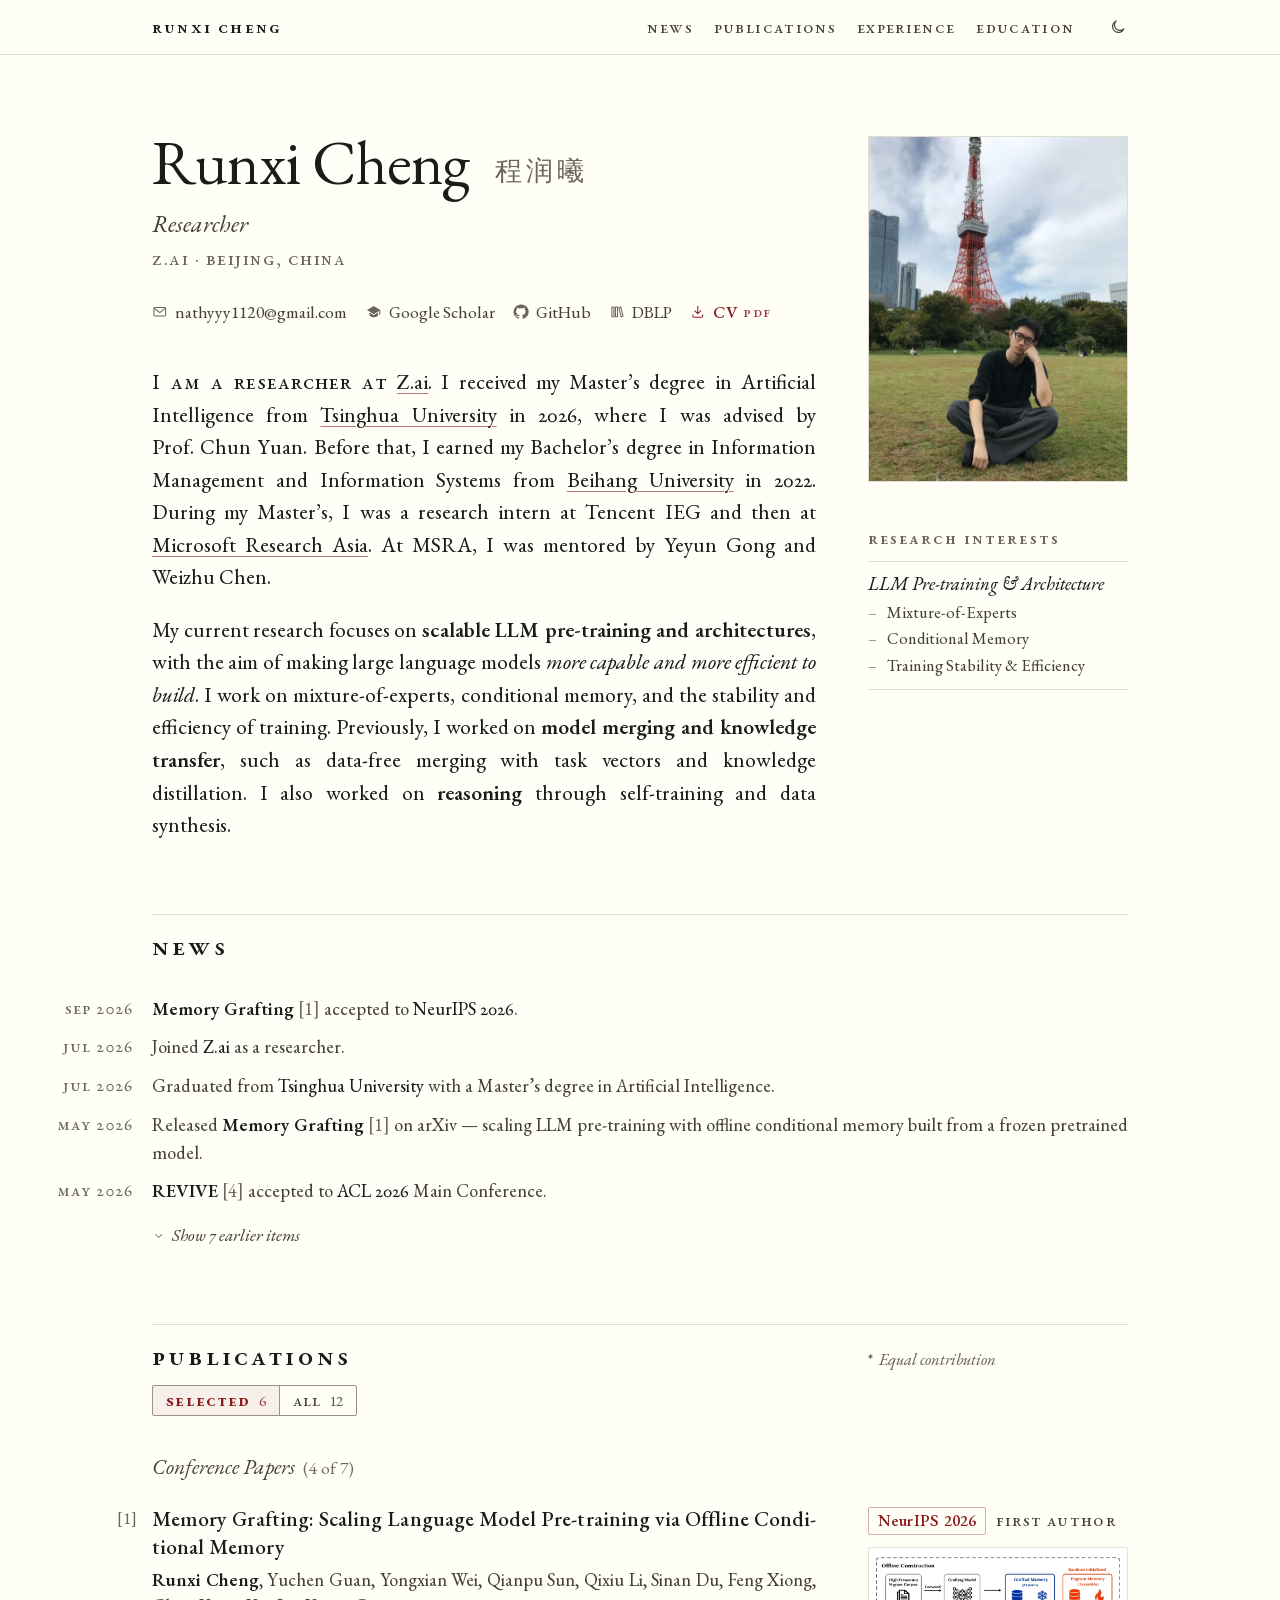
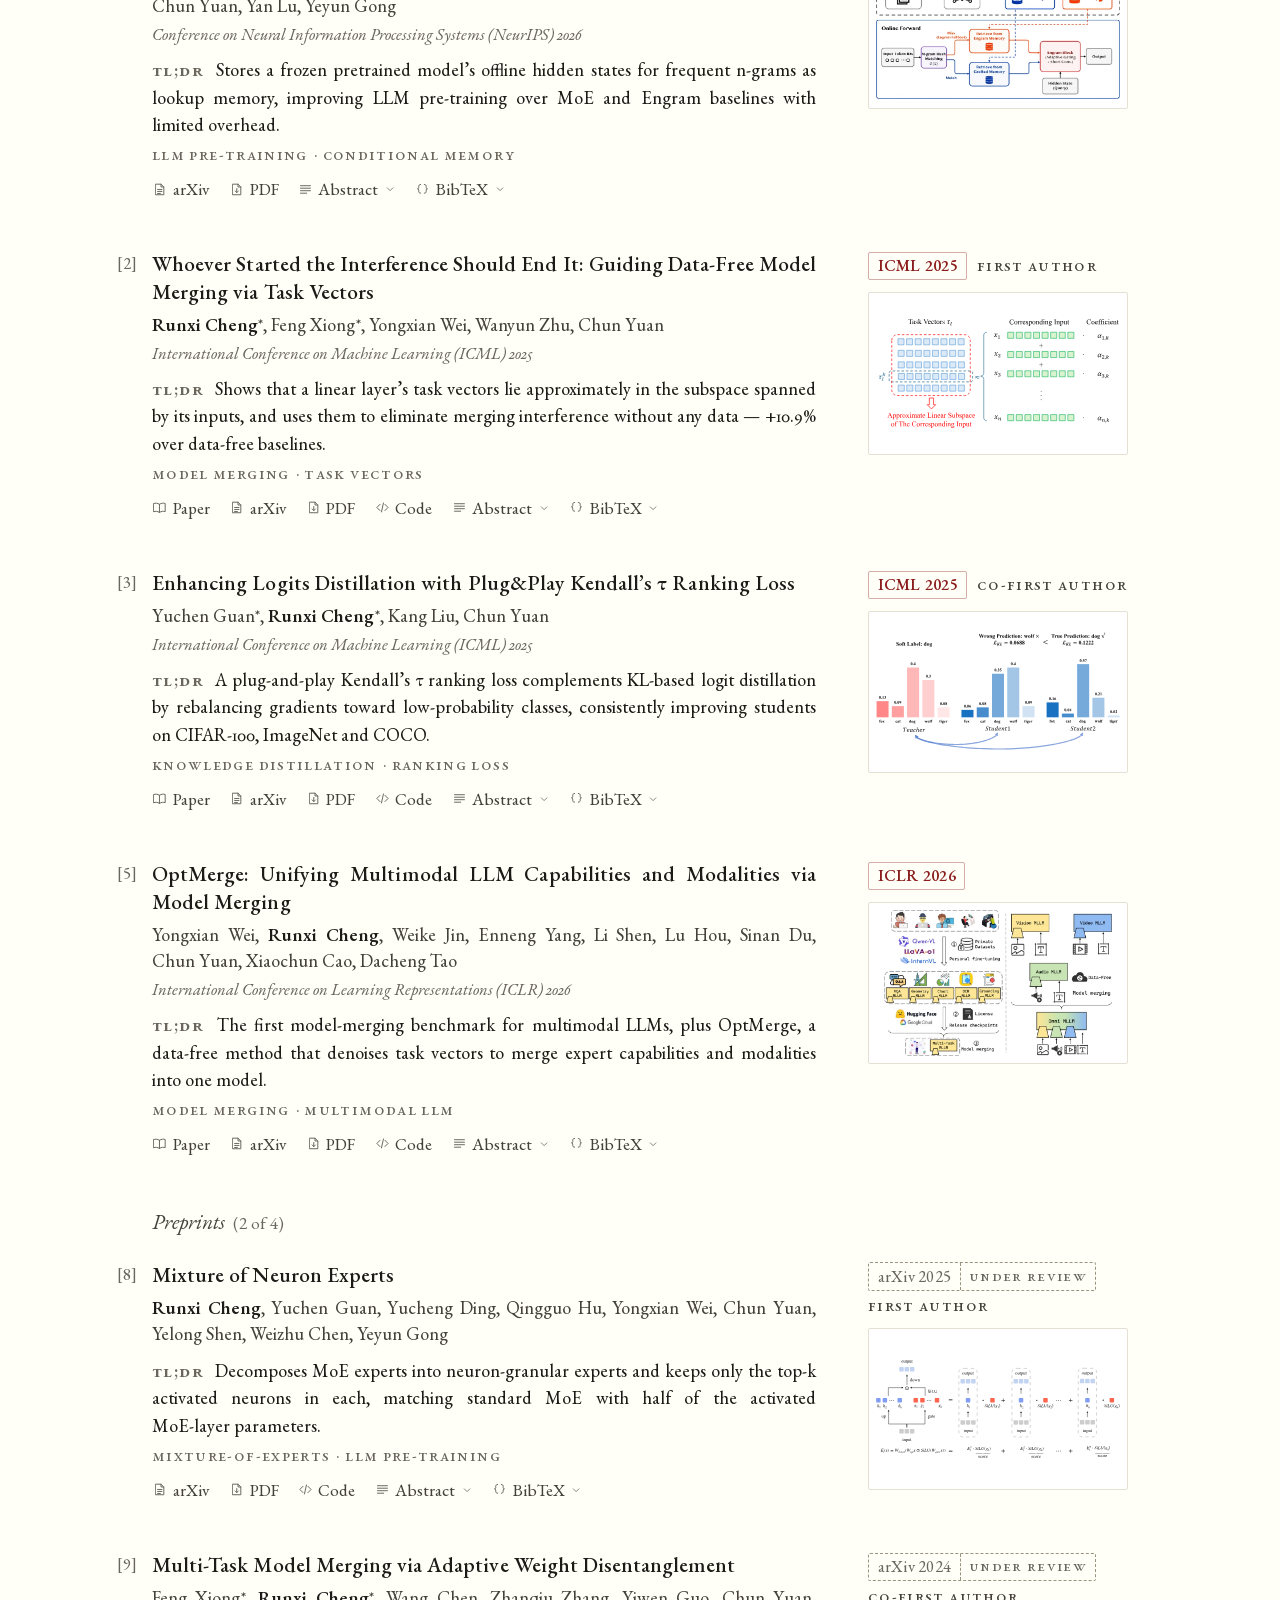
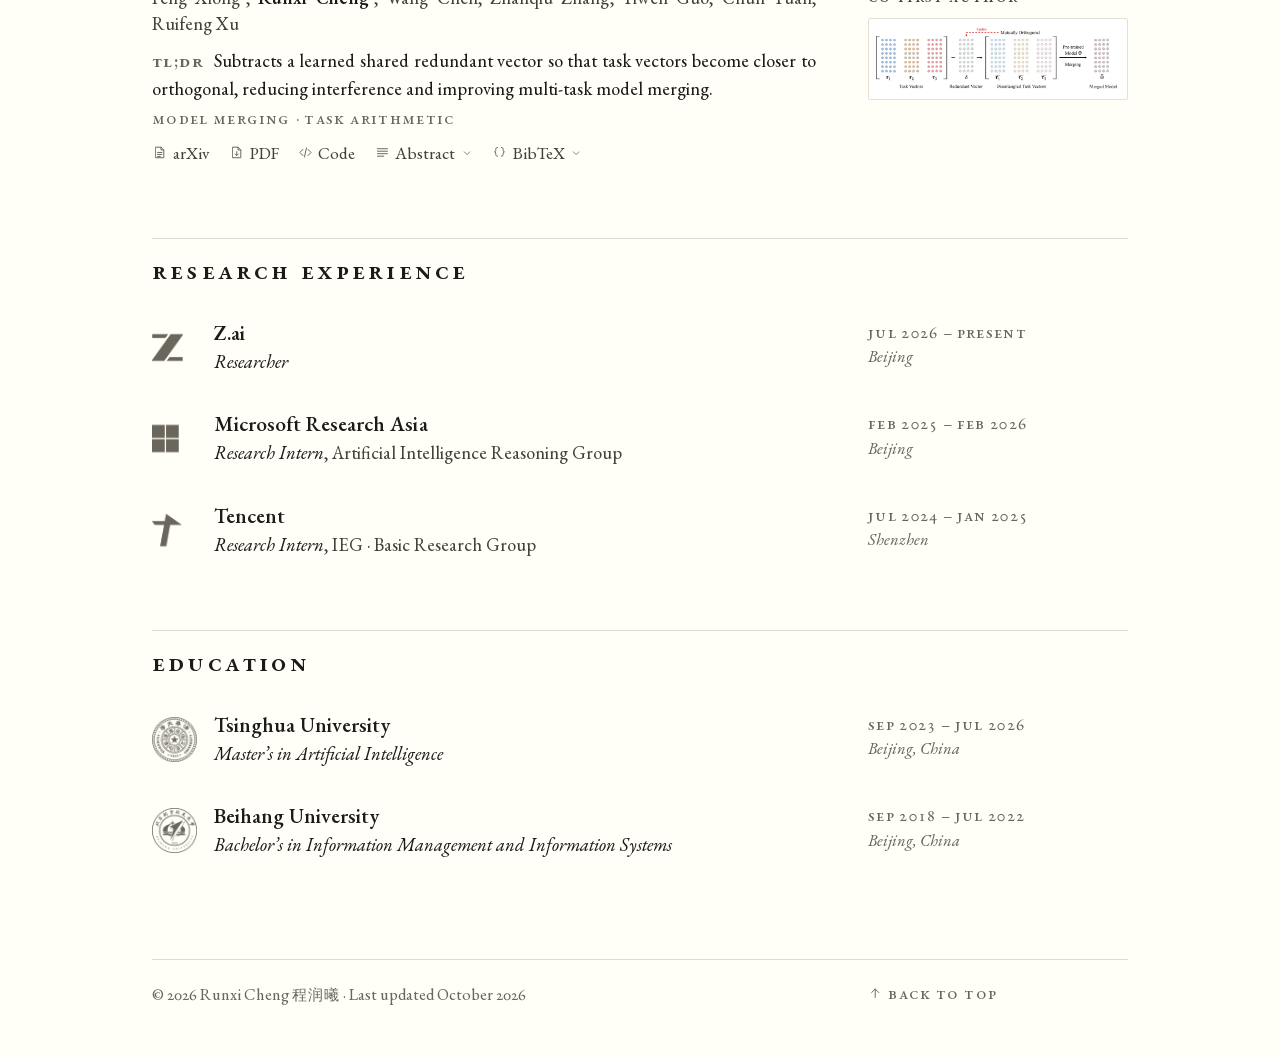
==== commit 71d8ccab: "Institution marks inside the text column, at its left edge" ====
--- a/index.html
+++ b/index.html
@@ -11,7 +11,7 @@
 <meta name="theme-color" media="(prefers-color-scheme: dark)" content="#15130f">
 <script>(function(){var d=document.documentElement,t=null,q=null,s=null;d.className+=' js';try{s=new URLSearchParams(location.search);q=s.get('theme')}catch(e){}if(!s||s.get('pubs')!=='all')d.className+=' pubs-sel';if(q==='dark'||q==='light')t=q;else{try{t=localStorage.getItem('theme')}catch(e){}if(t!=='dark'&&t!=='light')t=null}if(t){d.setAttribute('data-theme',t);var m=document.querySelectorAll('meta[name="theme-color"]');for(var i=0;i<m.length;i++)m[i].content=d.getAttribute('data-paper-'+t)}})();</script>
 <link rel="preload" href="assets/fonts/EBGaramond-Roman.woff2" as="font" type="font/woff2" crossorigin>
-<link rel="stylesheet" href="assets/css/style.css?v=b14346b3">
+<link rel="stylesheet" href="assets/css/style.css?v=a48450b0">
 <link rel="icon" href="assets/img/favicon.svg?v=9835dc98" type="image/svg+xml">
 <link rel="apple-touch-icon" href="assets/img/apple-touch-icon.png">
 <meta name="keywords" content="Runxi Cheng, 程润曦, Z.ai, Zhipu AI, Tsinghua University, LLM pre-training, Mixture-of-Experts, Model Merging, Knowledge Distillation, Reasoning">
--- a/assets/css/style.css
+++ b/assets/css/style.css
@@ -265,18 +265,19 @@
 .entry-sub { margin-top: .1rem; color: var(--ink-2); }
 .entry-sub em { color: var(--ink); }
 /* The institution's mark, a one-colour silhouette in the theme's ink (build.mjs sets the mask image). On wide screens
-   it hangs in the left margin beside the name and role, like the reference numbers, so the text keeps the column edge.
-   On narrow screens, where the margin is gone, it moves to the right end of the date and name lines: those are short,
-   so the role and the rest of the entry keep the full measure (an indent there would leave wide gaps in the justified
-   lines). Each file is cropped to the width of its mark and fills the box's height, so the marks line up on their left
-   edges in the margin, and on their right edges at the end of a line. */
+   it stands inside the text column, at its left edge beside the name and role, and the entry's text starts after it.
+   Below 58em that indent would push the longest role line onto a second line, so there (and on phones) it moves to the
+   right end of the date and name lines: those are short, so the role and the rest of the entry keep the full measure
+   (an indent there would leave wide gaps in the justified lines). Each file is cropped
+   to the width of its mark and fills the box's height, so the marks line up on their left edges at the column edge, and
+   on their right edges at the end of a line. */
 .entry-logo { --logo: 2.8rem; display: block; width: var(--logo); height: var(--logo); background-color: var(--ink-3);
   -webkit-mask-size: auto 100%; mask-size: auto 100%; -webkit-mask-position: left center; mask-position: left center; -webkit-mask-repeat: no-repeat; mask-repeat: no-repeat; }
-@media screen and (min-width: 55.01em) {
-  .has-logo > .main { position: relative; }
-  .has-logo .entry-logo { position: absolute; right: calc(100% + .95rem); top: calc((var(--fs) * 1.3 + .1rem + var(--fs-s) * 1.5 - var(--logo)) / 2); }
-}
-@media screen and (max-width: 55em) {
+@media screen and (min-width: 58.01em) {
+  .has-logo > .main { position: relative; padding-left: 3.85rem; }
+  .has-logo .entry-logo { position: absolute; left: 0; top: calc((var(--fs) * 1.3 + .1rem + var(--fs-s) * 1.5 - var(--logo)) / 2); }
+}
+@media screen and (max-width: 58em) {
   .entry.has-logo { position: relative; }
   .has-logo .entry-logo { --logo: 2.6rem; position: absolute; right: 0; top: .3rem; -webkit-mask-position: right center; mask-position: right center; }
   .has-logo > .side, .has-logo .entry-h { padding-right: 3.6rem; }
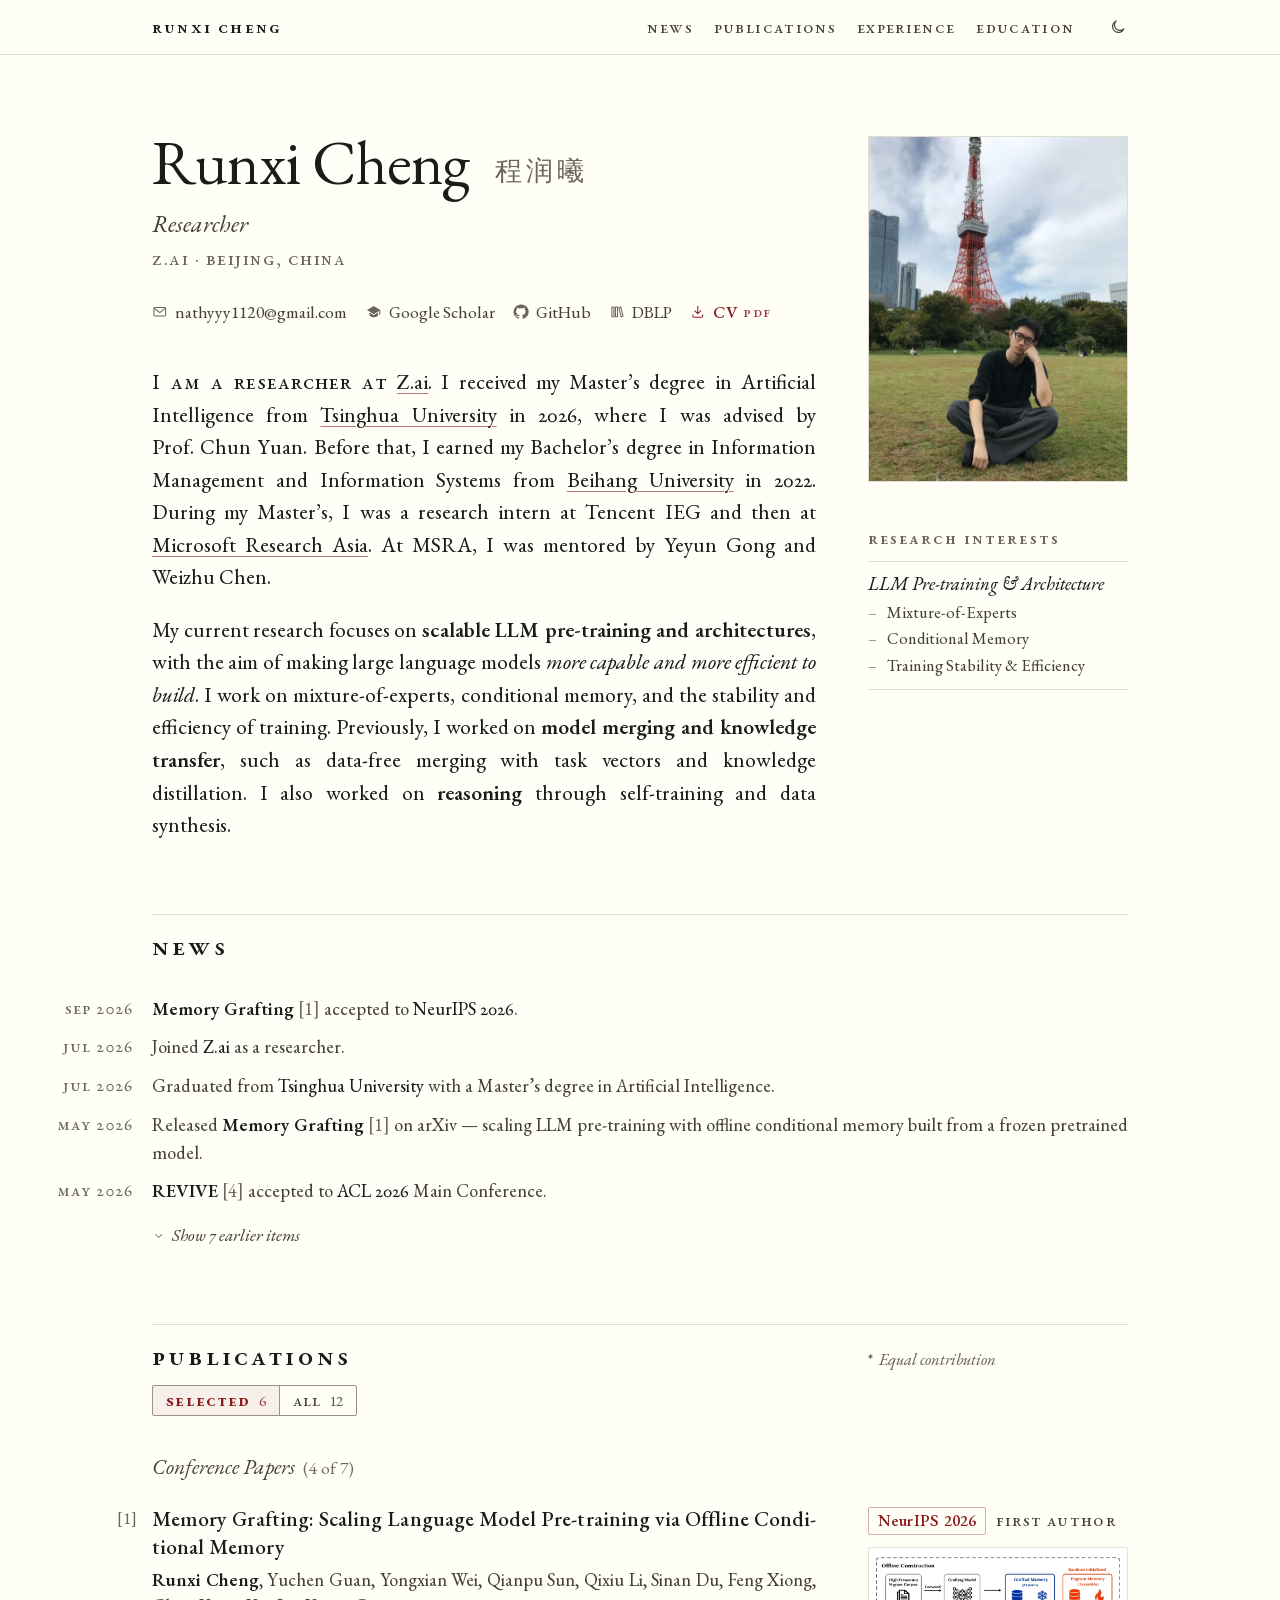
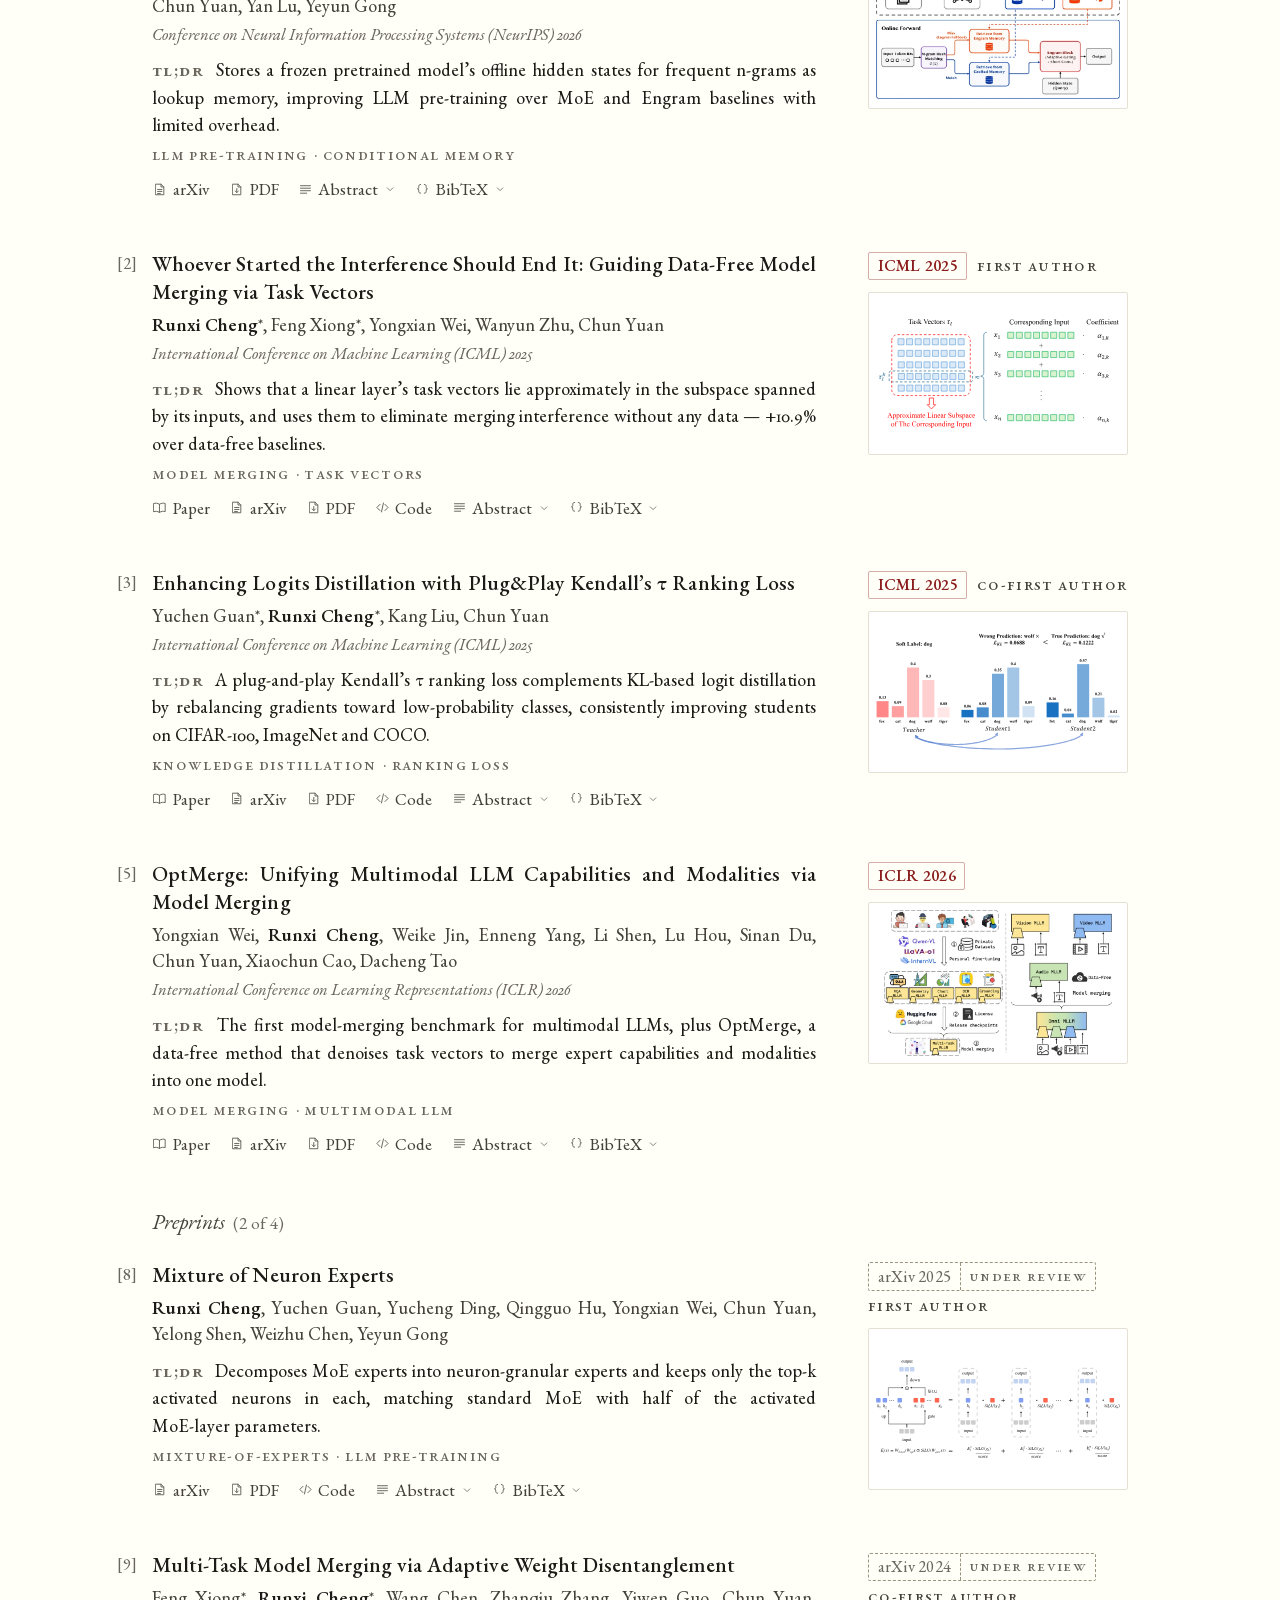
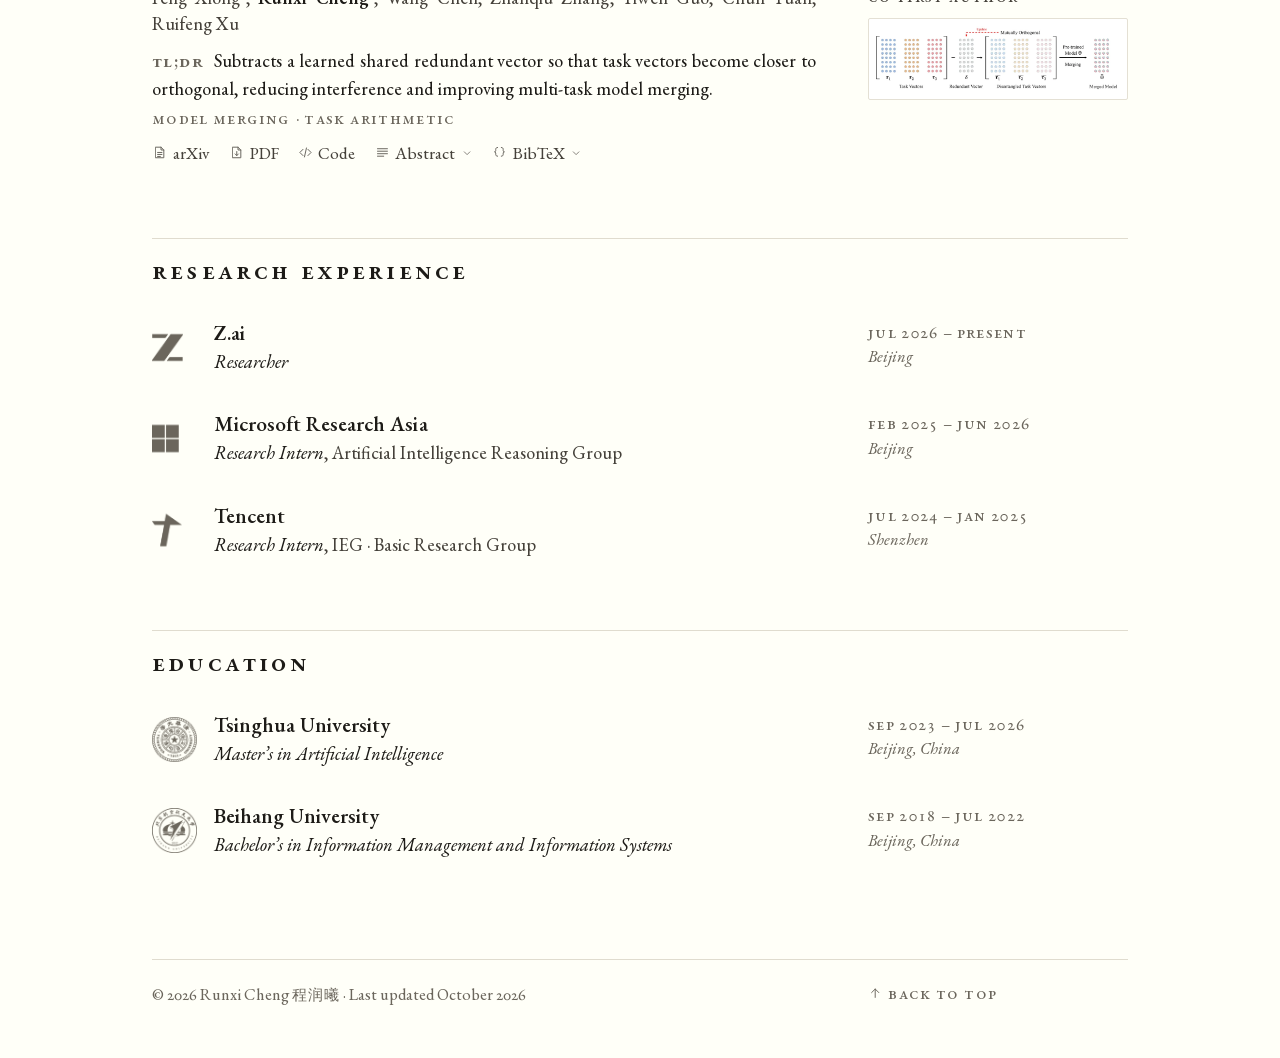
==== commit fd188785: "MSRA internship ended June 2026" ====
--- a/index.html
+++ b/index.html
@@ -3,7 +3,7 @@
 <head>
 <meta charset="utf-8">
 <meta name="viewport" content="width=device-width, initial-scale=1">
-<title>Runxi Cheng · Z.ai</title>
+<title>Runxi Cheng 程润曦 · Z.ai</title>
 <meta name="description" content="Runxi Cheng (程润曦) — researcher at Z.ai; Master's in Artificial Intelligence, Tsinghua University. Research on LLM pre-training and architectures, such as mixture-of-experts and conditional memory; previously model merging, knowledge distillation and reasoning.">
 <meta name="robots" content="index, follow">
 <meta name="color-scheme" content="light dark">
@@ -11,14 +11,14 @@
 <meta name="theme-color" media="(prefers-color-scheme: dark)" content="#15130f">
 <script>(function(){var d=document.documentElement,t=null,q=null,s=null;d.className+=' js';try{s=new URLSearchParams(location.search);q=s.get('theme')}catch(e){}if(!s||s.get('pubs')!=='all')d.className+=' pubs-sel';if(q==='dark'||q==='light')t=q;else{try{t=localStorage.getItem('theme')}catch(e){}if(t!=='dark'&&t!=='light')t=null}if(t){d.setAttribute('data-theme',t);var m=document.querySelectorAll('meta[name="theme-color"]');for(var i=0;i<m.length;i++)m[i].content=d.getAttribute('data-paper-'+t)}})();</script>
 <link rel="preload" href="assets/fonts/EBGaramond-Roman.woff2" as="font" type="font/woff2" crossorigin>
-<link rel="stylesheet" href="assets/css/style.css?v=a48450b0">
+<link rel="stylesheet" href="assets/css/style.css?v=70a24b92">
 <link rel="icon" href="assets/img/favicon.svg?v=9835dc98" type="image/svg+xml">
 <link rel="apple-touch-icon" href="assets/img/apple-touch-icon.png">
 <meta name="keywords" content="Runxi Cheng, 程润曦, Z.ai, Zhipu AI, Tsinghua University, LLM pre-training, Mixture-of-Experts, Model Merging, Knowledge Distillation, Reasoning">
 <meta name="author" content="Runxi Cheng">
 <link rel="canonical" href="https://nathanielyvo.github.io/">
 <meta property="og:type" content="profile">
-<meta property="og:site_name" content="Runxi Cheng · Z.ai">
+<meta property="og:site_name" content="Runxi Cheng 程润曦 · Z.ai">
 <meta property="og:title" content="Runxi Cheng (程润曦)">
 <meta property="og:description" content="Runxi Cheng (程润曦) — researcher at Z.ai; Master's in Artificial Intelligence, Tsinghua University. Research on LLM pre-training and architectures, such as mixture-of-experts and conditional memory; previously model merging, knowledge distillation and reasoning.">
 <meta property="og:url" content="https://nathanielyvo.github.io/">
@@ -559,7 +559,7 @@
           <p class="entry-sub"><em>Research Intern</em>, Artificial Intelligence Reasoning Group</p>
           
         </div>
-        <div class="side meta"><span class="when"><time datetime="2025-02">Feb 2025</time><span class="dash">–</span><time datetime="2026-02">Feb 2026</time></span><span class="where">Beijing</span></div>
+        <div class="side meta"><span class="when"><time datetime="2025-02">Feb 2025</time><span class="dash">–</span><time datetime="2026-06">Jun 2026</time></span><span class="where">Beijing</span></div>
       </li>
       <li class="entry row has-logo">
         <div class="main"><span class="entry-logo" aria-hidden="true" style="-webkit-mask-image:url(assets/img/logos/tencent.png);mask-image:url(assets/img/logos/tencent.png)"></span>
--- a/assets/css/style.css
+++ b/assets/css/style.css
@@ -675,7 +675,7 @@
   }
   html, body { background: #fff !important; color: #000; }
   body { font-size: 10.5pt; line-height: 1.4; }
-  .entry-logo, .masthead, .skip, .filter, .pub-links, .pub-panel, .plate, .pub-tags, .lightbox, .to-top, .theme-toggle, .au-more, .more, #news, .interests { display: none !important; }
+  .masthead, .skip, .filter, .pub-links, .pub-panel, .plate, .pub-tags, .lightbox, .to-top, .theme-toggle, .au-more, .more, #news, .interests { display: none !important; }
   .js .news-older, .pub-authors .au-hidden { display: inline !important; }
   .points li::before { color: var(--ink-3); }   /* --ctl is not reset for print: the list dash prints dark like its text */
   .bar, .sec, .colophon > .row { max-width: none; padding: 0; }
@@ -716,6 +716,10 @@
   .entries { gap: 4pt; }
   .cv { gap: 6pt; }
   .entry { break-inside: avoid; }
+  /* the institution's mark at the column's left edge, as on a wide screen; print-color-adjust keeps its ink, which is a
+     background colour, in a PDF printed without backgrounds */
+  .has-logo > .main { position: relative; padding-left: 10.5mm; }
+  .has-logo .entry-logo { --logo: 7.5mm; position: absolute; left: 0; top: 50%; transform: translateY(-50%); -webkit-print-color-adjust: exact; print-color-adjust: exact; }
   .meta { font-size: 9.5pt; text-align: right; align-items: flex-end; color: #222; }
   .entry-h { font-size: 11pt; }
   .points { margin-top: 2pt; }
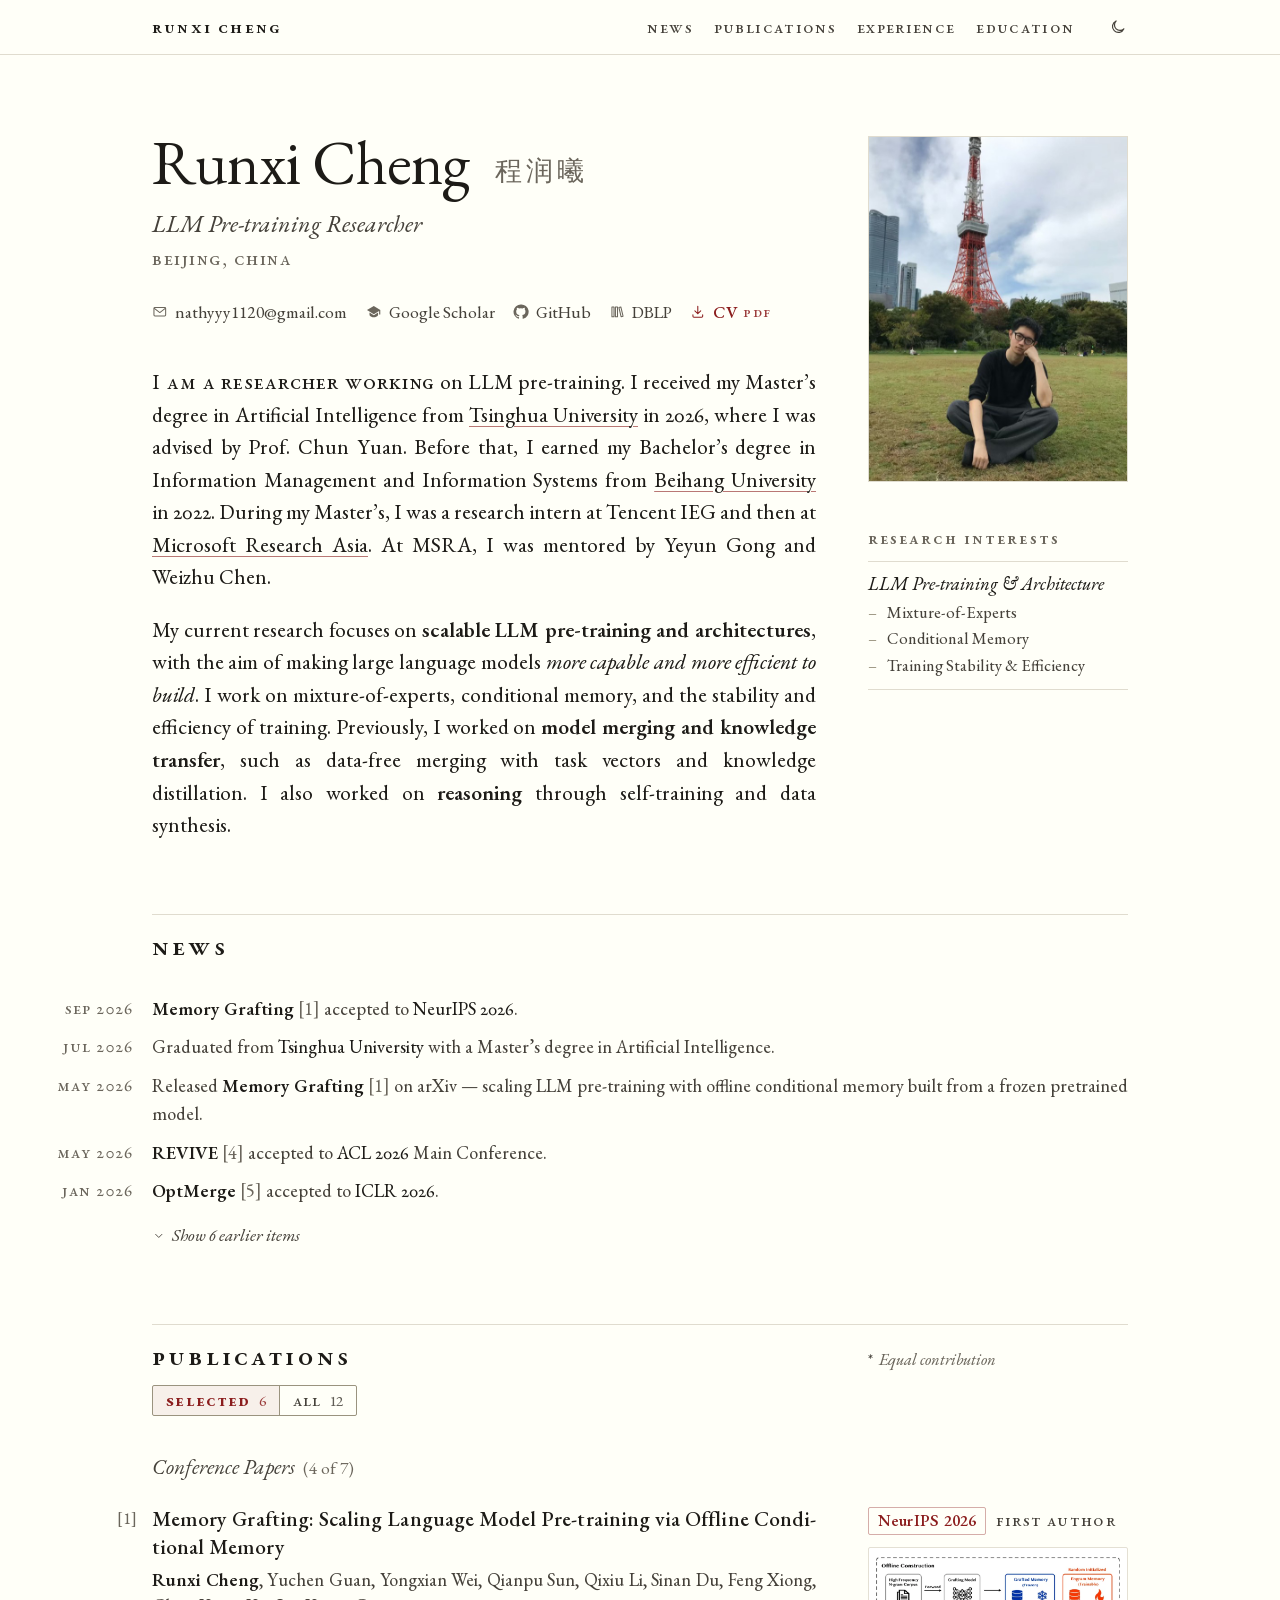
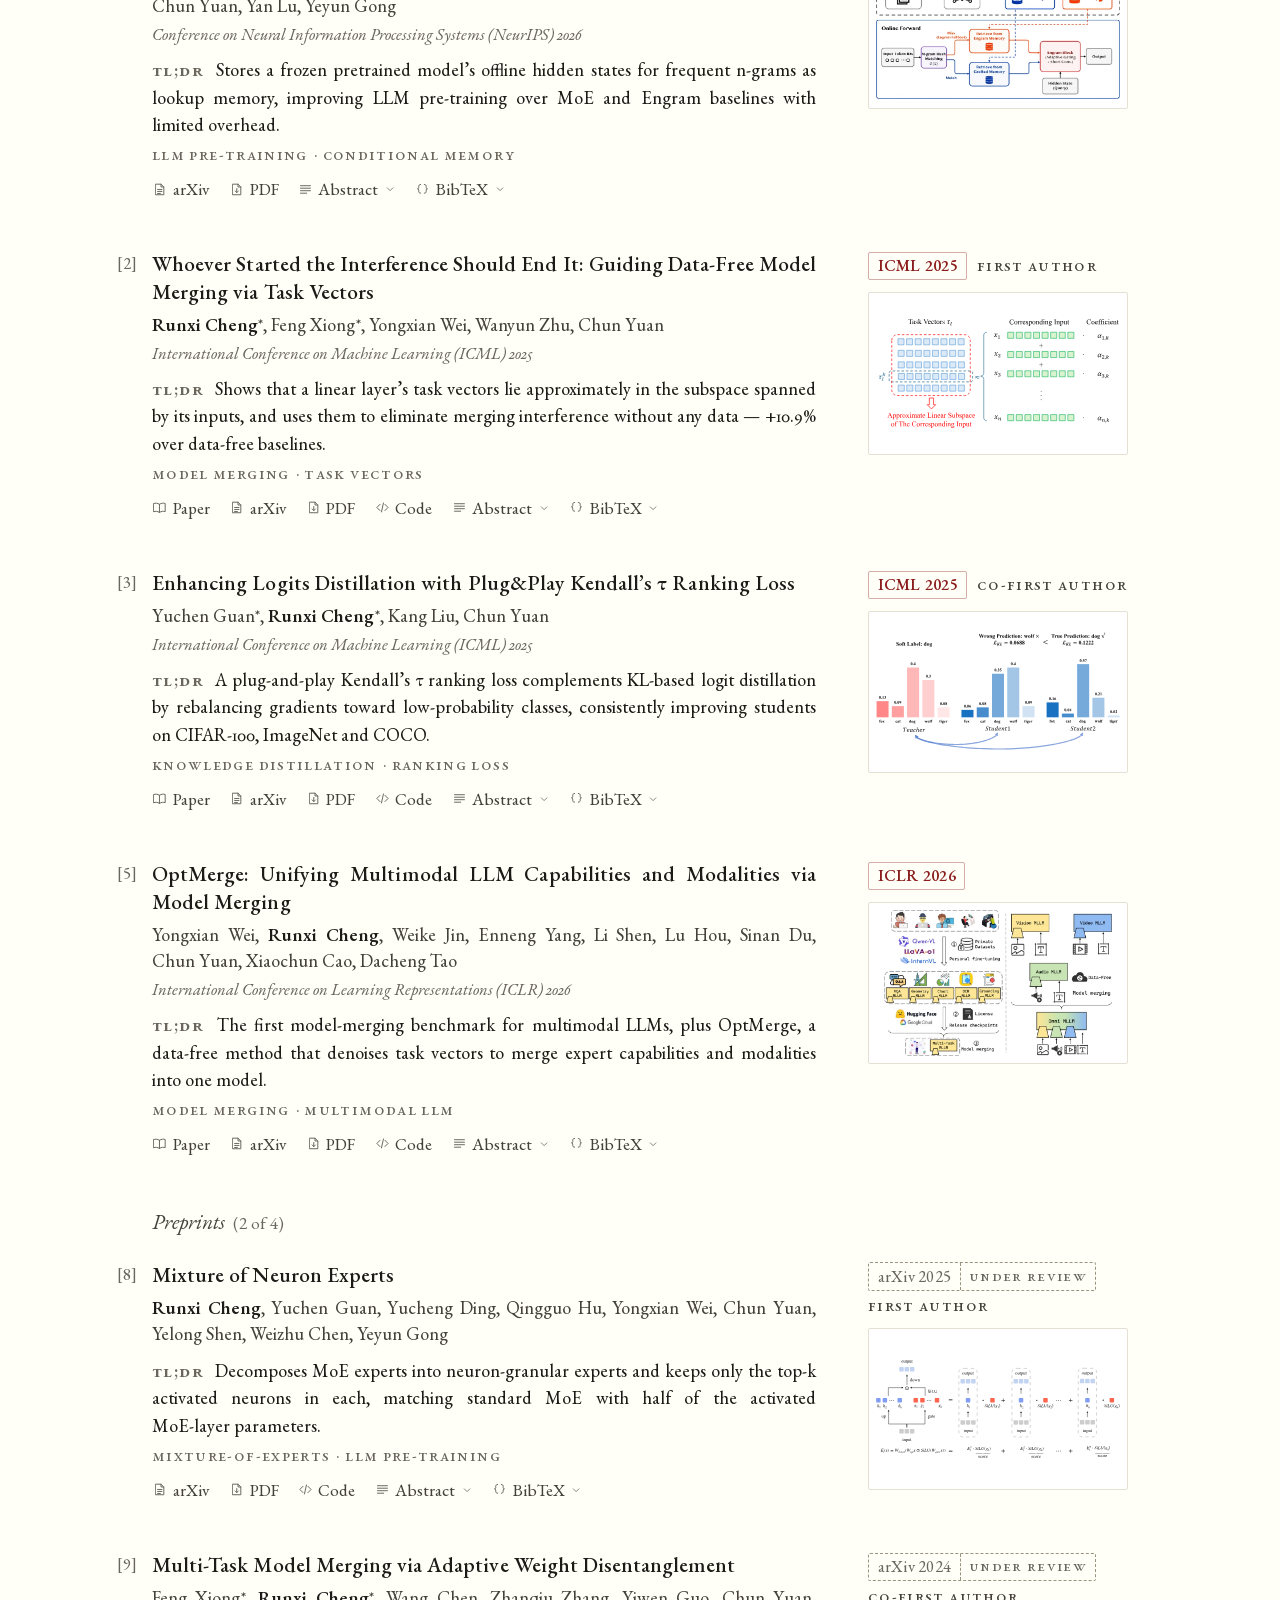
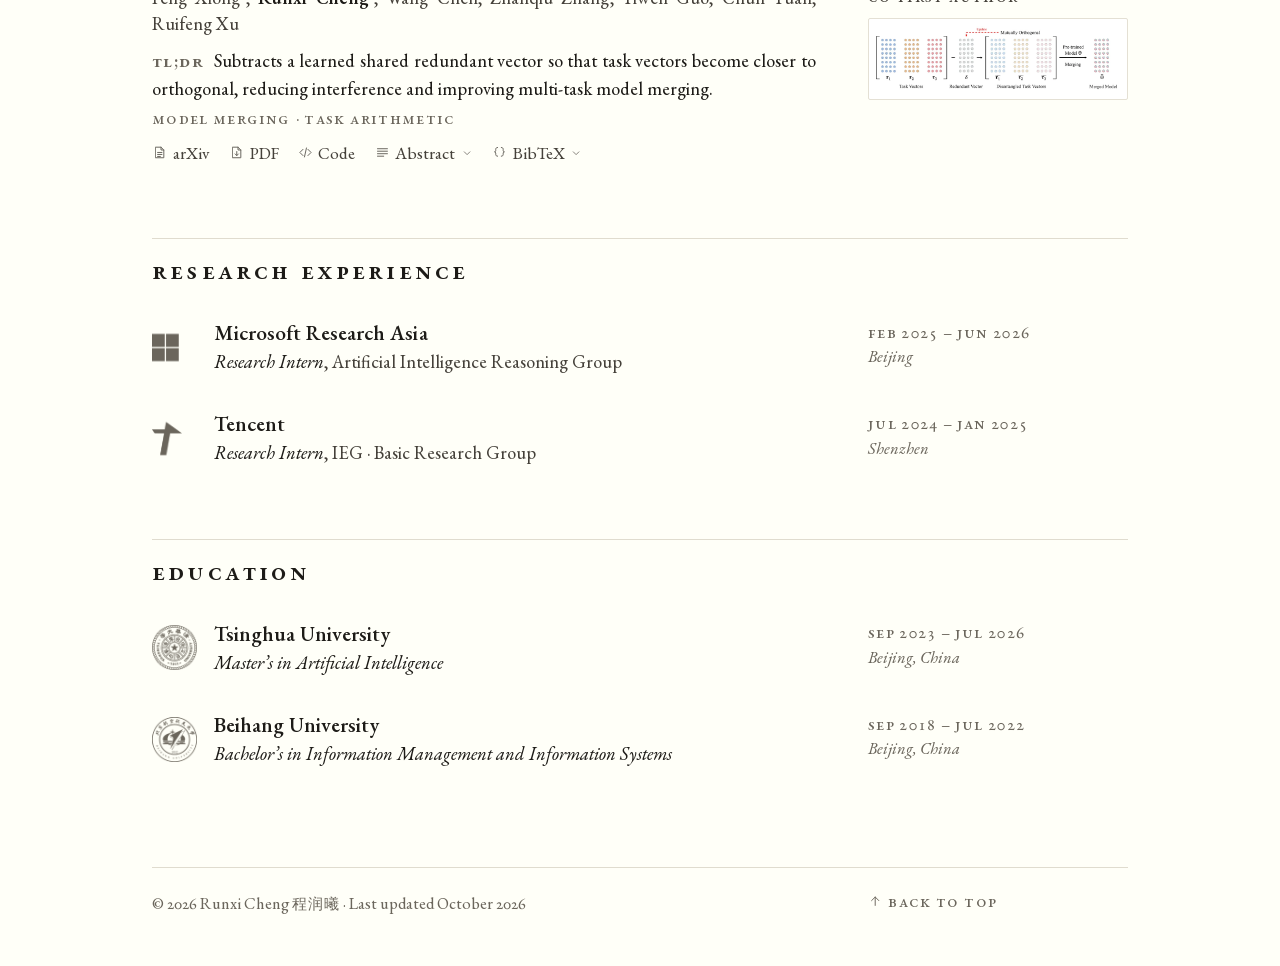
==== commit 7b06d585: "No employer named: LLM pre-training researcher; empty affiliation is left out" ====
--- a/index.html
+++ b/index.html
@@ -3,8 +3,8 @@
 <head>
 <meta charset="utf-8">
 <meta name="viewport" content="width=device-width, initial-scale=1">
-<title>Runxi Cheng 程润曦 · Z.ai</title>
-<meta name="description" content="Runxi Cheng (程润曦) — researcher at Z.ai; Master's in Artificial Intelligence, Tsinghua University. Research on LLM pre-training and architectures, such as mixture-of-experts and conditional memory; previously model merging, knowledge distillation and reasoning.">
+<title>Runxi Cheng 程润曦 · LLM Pre-training</title>
+<meta name="description" content="Runxi Cheng (程润曦) — LLM pre-training researcher; Master's in Artificial Intelligence, Tsinghua University. Research on LLM pre-training and architectures, such as mixture-of-experts and conditional memory; previously model merging, knowledge distillation and reasoning.">
 <meta name="robots" content="index, follow">
 <meta name="color-scheme" content="light dark">
 <meta name="theme-color" media="(prefers-color-scheme: light)" content="#fffff8">
@@ -14,26 +14,26 @@
 <link rel="stylesheet" href="assets/css/style.css?v=70a24b92">
 <link rel="icon" href="assets/img/favicon.svg?v=9835dc98" type="image/svg+xml">
 <link rel="apple-touch-icon" href="assets/img/apple-touch-icon.png">
-<meta name="keywords" content="Runxi Cheng, 程润曦, Z.ai, Zhipu AI, Tsinghua University, LLM pre-training, Mixture-of-Experts, Model Merging, Knowledge Distillation, Reasoning">
+<meta name="keywords" content="Runxi Cheng, 程润曦, Tsinghua University, LLM pre-training, Mixture-of-Experts, Model Merging, Knowledge Distillation, Reasoning">
 <meta name="author" content="Runxi Cheng">
 <link rel="canonical" href="https://nathanielyvo.github.io/">
 <meta property="og:type" content="profile">
-<meta property="og:site_name" content="Runxi Cheng 程润曦 · Z.ai">
+<meta property="og:site_name" content="Runxi Cheng 程润曦 · LLM Pre-training">
 <meta property="og:title" content="Runxi Cheng (程润曦)">
-<meta property="og:description" content="Runxi Cheng (程润曦) — researcher at Z.ai; Master's in Artificial Intelligence, Tsinghua University. Research on LLM pre-training and architectures, such as mixture-of-experts and conditional memory; previously model merging, knowledge distillation and reasoning.">
+<meta property="og:description" content="Runxi Cheng (程润曦) — LLM pre-training researcher; Master's in Artificial Intelligence, Tsinghua University. Research on LLM pre-training and architectures, such as mixture-of-experts and conditional memory; previously model merging, knowledge distillation and reasoning.">
 <meta property="og:url" content="https://nathanielyvo.github.io/">
 <meta property="og:locale" content="en_US">
-<meta property="og:image" content="https://nathanielyvo.github.io/assets/img/og-image.png?v=e0960efb">
+<meta property="og:image" content="https://nathanielyvo.github.io/assets/img/og-image.png?v=602a3b96">
 <meta property="og:image:width" content="1200">
 <meta property="og:image:height" content="630">
-<meta property="og:image:alt" content="Runxi Cheng, Researcher, Z.ai">
+<meta property="og:image:alt" content="Runxi Cheng, LLM Pre-training Researcher">
 <meta property="profile:first_name" content="Runxi">
 <meta property="profile:last_name" content="Cheng">
 <meta name="twitter:card" content="summary_large_image">
 <meta name="twitter:title" content="Runxi Cheng (程润曦)">
-<meta name="twitter:description" content="Runxi Cheng (程润曦) — researcher at Z.ai; Master's in Artificial Intelligence, Tsinghua University. Research on LLM pre-training and architectures, such as mixture-of-experts and conditional memory; previously model merging, knowledge distillation and reasoning.">
-<meta name="twitter:image" content="https://nathanielyvo.github.io/assets/img/og-image.png?v=e0960efb">
-<meta name="twitter:image:alt" content="Runxi Cheng, Researcher, Z.ai">
+<meta name="twitter:description" content="Runxi Cheng (程润曦) — LLM pre-training researcher; Master's in Artificial Intelligence, Tsinghua University. Research on LLM pre-training and architectures, such as mixture-of-experts and conditional memory; previously model merging, knowledge distillation and reasoning.">
+<meta name="twitter:image" content="https://nathanielyvo.github.io/assets/img/og-image.png?v=602a3b96">
+<meta name="twitter:image:alt" content="Runxi Cheng, LLM Pre-training Researcher">
 <script type="application/ld+json">
 {
   "@context": "https://schema.org",
@@ -42,11 +42,7 @@
   "name": "Runxi Cheng",
   "alternateName": "程润曦",
   "url": "https://nathanielyvo.github.io/",
-  "jobTitle": "Researcher",
-  "worksFor": {
-    "@type": "Organization",
-    "name": "Z.ai"
-  },
+  "jobTitle": "LLM Pre-training Researcher",
   "alumniOf": [
     {
       "@type": "CollegeOrUniversity",
@@ -74,7 +70,6 @@
     "Mixture-of-Experts",
     "Conditional Memory",
     "Training Stability & Efficiency",
-    "Zhipu AI",
     "Model Merging",
     "Knowledge Distillation",
     "Reasoning"
@@ -100,7 +95,7 @@
     <div class="row intro">
       <div class="main">
         <h1 id="about-h" class="name"><span class="name-en">Runxi Cheng</span> <span class="name-zh" lang="zh-Hans">程润曦</span></h1>
-        <p class="standfirst"><span class="position">Researcher</span> <span class="aff">Z.ai<span class="sep" aria-hidden="true"> · </span><span class="loc">Beijing, China</span></span></p>
+        <p class="standfirst"><span class="position">LLM <span class="cpd">Pre-training</span> Researcher</span> <span class="aff"><span class="loc">Beijing, China</span></span></p>
         <ul class="contact" aria-label="Contact and profiles"><li class="email"><a href="mailto:nathyyy1120@gmail.com"><svg class="i" viewBox="0 0 24 24" width="1em" height="1em" aria-hidden="true" focusable="false" fill="none" stroke="currentColor" stroke-width="1.6" stroke-linecap="round" stroke-linejoin="round"><rect x="3" y="5.5" width="18" height="13" rx="1.5"/><path d="m3.6 6.6 8.4 6.6 8.4-6.6"/></svg><span class="lbl">nathyyy1120@gmail.com</span></a></li><li><a href="https://scholar.google.com/citations?user=5Dsu0HwAAAAJ" rel="noopener"><svg class="i" viewBox="0 0 24 24" width="1em" height="1em" aria-hidden="true" focusable="false" fill="currentColor"><path d="M12 3 1.5 9.4 12 15.8l8.2-5v5.4H22V9.4z"/><path d="M5.4 13.2v4c1.7 2.1 4 3.3 6.6 3.3s4.9-1.2 6.6-3.3v-4L12 17.2z"/></svg><span class="lbl">Google Scholar</span></a></li><li><a href="https://github.com/nathanielyvo" rel="noopener"><svg class="i" viewBox="0 0 24 24" width="1em" height="1em" aria-hidden="true" focusable="false" fill="currentColor"><path d="M12 .8a11.2 11.2 0 0 0-3.54 21.83c.56.1.77-.24.77-.54v-1.9c-3.12.68-3.78-1.33-3.78-1.33-.51-1.3-1.25-1.64-1.25-1.64-1.02-.7.08-.68.08-.68 1.13.08 1.72 1.16 1.72 1.16 1 1.72 2.63 1.22 3.27.93.1-.73.4-1.22.72-1.5-2.49-.28-5.1-1.25-5.1-5.54 0-1.22.43-2.22 1.15-3-.11-.29-.5-1.43.11-2.97 0 0 .94-.3 3.08 1.15a10.7 10.7 0 0 1 5.62 0c2.14-1.45 3.08-1.15 3.08-1.15.61 1.54.23 2.68.11 2.97.72.78 1.15 1.78 1.15 3 0 4.3-2.62 5.25-5.12 5.53.4.35.76 1.03.76 2.08v3.09c0 .3.2.65.78.54A11.2 11.2 0 0 0 12 .8Z"/></svg><span class="lbl">GitHub</span></a></li><li><a href="https://dblp.org/pid/385/1319" rel="noopener"><svg class="i" viewBox="0 0 24 24" width="1em" height="1em" aria-hidden="true" focusable="false" fill="none" stroke="currentColor" stroke-width="1.6" stroke-linecap="round" stroke-linejoin="round"><path d="M4.5 4.5h3.2v15H4.5zM9.9 4.5h3.2v15H9.9z"/><path d="m15.2 5.3 3-.8 3.4 14.2-3 .8z"/></svg><span class="lbl">DBLP</span></a></li><li class="cv"><a href="assets/Runxi_Cheng_CV.pdf" type="application/pdf"><svg class="i" viewBox="0 0 24 24" width="1em" height="1em" aria-hidden="true" focusable="false" fill="none" stroke="currentColor" stroke-width="1.6" stroke-linecap="round" stroke-linejoin="round"><path d="M12 3.5v11.5m-4.5-4.5L12 15l4.5-4.5"/><path d="M4.5 16.5v2.5a1.5 1.5 0 0 0 1.5 1.5h12a1.5 1.5 0 0 0 1.5-1.5v-2.5"/></svg><span class="lbl">CV</span><span class="fmt">PDF</span></a></li><li class="web print-only"><a href="https://nathanielyvo.github.io/"><svg class="i" viewBox="0 0 24 24" width="1em" height="1em" aria-hidden="true" focusable="false" fill="none" stroke="currentColor" stroke-width="1.6" stroke-linecap="round" stroke-linejoin="round"><circle cx="12" cy="12" r="8.75"/><path d="M3.25 12h17.5M12 3.25c2.4 2.5 3.6 5.4 3.6 8.75s-1.2 6.25-3.6 8.75c-2.4-2.5-3.6-5.4-3.6-8.75S9.6 5.75 12 3.25z"/></svg><span class="lbl">Homepage</span></a></li></ul>
       </div>
       <div class="side">
@@ -109,7 +104,7 @@
     </div>
     <div class="row">
       <div class="main prose bio">
-        <p><span class="lead-in">I am a researcher at</span> <a href="https://www.zhipuai.cn/en"><span class="proper">Z.ai</span></a>. I received my Master’s degree in Artificial Intelligence from <a href="https://www.tsinghua.edu.cn/en/"><span class="proper">Tsinghua University</span></a> in 2026, where I was advised by Prof. Chun Yuan. Before that, I earned my Bachelor’s degree in Information Management and Information Systems from <a href="https://ev.buaa.edu.cn/"><span class="proper">Beihang University</span></a> in 2022. During my Master’s, I was a research intern at <span class="proper">Tencent</span> IEG and then at <a href="https://www.microsoft.com/en-us/research/lab/microsoft-research-asia/"><span class="proper">Microsoft Research Asia</span></a>. At MSRA, I was mentored by Yeyun <span class="end">Gong and Weizhu Chen.</span></p>
+        <p><span class="lead-in">I am a researcher working</span> on LLM <span class="cpd">pre-training.</span> I received my Master’s degree in Artificial Intelligence from <a href="https://www.tsinghua.edu.cn/en/"><span class="proper">Tsinghua University</span></a> in 2026, where I was advised by Prof. Chun Yuan. Before that, I earned my Bachelor’s degree in Information Management and Information Systems from <a href="https://ev.buaa.edu.cn/"><span class="proper">Beihang University</span></a> in 2022. During my Master’s, I was a research intern at <span class="proper">Tencent</span> IEG and then at <a href="https://www.microsoft.com/en-us/research/lab/microsoft-research-asia/"><span class="proper">Microsoft Research Asia</span></a>. At MSRA, I was mentored by Yeyun <span class="end">Gong and Weizhu Chen.</span></p>
         <p>My current research focuses on <b>scalable LLM <span class="cpd">pre-training</span> and architectures</b>, with the aim of making large language models <em>more capable and more efficient to build</em>. I work on <span class="cpd">mixture-of-experts,</span> conditional memory, and the stability and efficiency of training. Previously, I worked on <b>model merging and knowledge transfer</b>, such as <span class="cpd">data-free</span> merging with task vectors and knowledge distillation. I also worked on <b>reasoning</b> through <span class="end"><span class="cpd">self-training</span> and data synthesis.</span></p>
       </div>
       <aside class="side interests" aria-labelledby="interests-h">
@@ -123,11 +118,10 @@
     <div class="row row-wide"><div class="main">
       <ol class="news" id="news-list">
         <li class="news-item"><span class="news-date"><time datetime="2026-09">Sep 2026</time></span><p><a class="xref" href="#pub-memory-grafting"><b>Memory Grafting</b> <span class="cite-n"><span aria-hidden="true">[1]</span><span class="vh">reference 1</span></span></a> accepted to <b><span class="proper">NeurIPS</span> 2026</b>.</p></li>
-        <li class="news-item"><span class="news-date"><time datetime="2026-07">Jul 2026</time></span><p>Joined <b><span class="proper">Z.ai</span></b> <span class="end">as a researcher.</span></p></li>
         <li class="news-item"><span class="news-date"><time datetime="2026-07">Jul 2026</time></span><p>Graduated from <b><span class="proper">Tsinghua University</span></b> with a Master’s <span class="end">degree in Artificial Intelligence.</span></p></li>
         <li class="news-item"><span class="news-date"><time datetime="2026-05">May 2026</time></span><p>Released <a class="xref" href="#pub-memory-grafting"><b>Memory Grafting</b> <span class="cite-n"><span aria-hidden="true">[1]</span><span class="vh">reference 1</span></span></a> on <span class="proper">arXiv</span> — scaling LLM <span class="cpd">pre-training</span> with offline conditional memory built from <span class="end">a frozen pretrained model.</span></p></li>
         <li class="news-item"><span class="news-date"><time datetime="2026-05">May 2026</time></span><p><a class="xref" href="#pub-knowledge-editing-collapse"><b><span class="proper">REVIVE</span></b> <span class="cite-n"><span aria-hidden="true">[4]</span><span class="vh">reference 4</span></span></a> accepted to <b>ACL 2026</b> <span class="end">Main Conference.</span></p></li>
-        <li class="news-item news-older"><span class="news-date"><time datetime="2026-01">Jan 2026</time></span><p><a class="xref" href="#pub-mllm-merging"><b><span class="proper">OptMerge</span></b> <span class="cite-n"><span aria-hidden="true">[5]</span><span class="vh">reference 5</span></span></a> accepted to <b>ICLR 2026</b>.</p></li>
+        <li class="news-item"><span class="news-date"><time datetime="2026-01">Jan 2026</time></span><p><a class="xref" href="#pub-mllm-merging"><b><span class="proper">OptMerge</span></b> <span class="cite-n"><span aria-hidden="true">[5]</span><span class="vh">reference 5</span></span></a> accepted to <b>ICLR 2026</b>.</p></li>
         <li class="news-item news-older"><span class="news-date"><time datetime="2025-12">Dec 2025</time></span><p>The <a class="xref" href="#pub-sigma"><b><span class="proper">SIGMA</span></b> <span class="cite-n"><span aria-hidden="true">[12]</span><span class="vh">reference 12</span></span></a> technical report from Microsoft Research is out on <span class="proper">arXiv;</span> I contributed <span class="end">to its technical exploration.</span></p></li>
         <li class="news-item news-older"><span class="news-date"><time datetime="2025-10">Oct 2025</time></span><p>Released <a class="xref" href="#pub-mixture-of-neuron-experts"><b>Mixture of Neuron Experts (MoNE)</b> <span class="cite-n"><span aria-hidden="true">[8]</span><span class="vh">reference 8</span></span></a> on <span class="proper">arXiv</span> — matching MoE with 50% <span class="end">of activated <span class="nw">MoE-layer</span> parameters.</span></p></li>
         <li class="news-item news-older"><span class="news-date"><time datetime="2025-08">Aug 2025</time></span><p><a class="xref" href="#pub-hs-star"><b><span class="nw">HS-STaR</span></b> <span class="cite-n"><span aria-hidden="true">[7]</span><span class="vh">reference 7</span></span></a> accepted to <b><span class="proper">EMNLP</span> 2025</b> as an <b>Oral</b> <span class="end">presentation.</span></p></li>
@@ -135,7 +129,7 @@
         <li class="news-item news-older"><span class="news-date"><time datetime="2025-02">Feb 2025</time></span><p>Joined the Artificial Intelligence Reasoning Group at <b><span class="proper">Microsoft Research Asia</span></b> <span class="end">as a research intern.</span></p></li>
         <li class="news-item news-older"><span class="news-date"><time datetime="2024-07">Jul 2024</time></span><p>Joined the Basic Research Group at <b><span class="proper">Tencent</span> IEG</b> <span class="end">as a research intern.</span></p></li>
       </ol>
-      <button type="button" class="more" aria-expanded="false" aria-controls="news-list" data-more="Show 7 earlier items" data-less="Show fewer" hidden><svg class="i" viewBox="0 0 24 24" width="1em" height="1em" aria-hidden="true" focusable="false" fill="none" stroke="currentColor" stroke-width="1.6" stroke-linecap="round" stroke-linejoin="round"><path d="m6.5 9.5 5.5 5.5 5.5-5.5"/></svg><span>Show 7 earlier items</span></button>
+      <button type="button" class="more" aria-expanded="false" aria-controls="news-list" data-more="Show 6 earlier items" data-less="Show fewer" hidden><svg class="i" viewBox="0 0 24 24" width="1em" height="1em" aria-hidden="true" focusable="false" fill="none" stroke="currentColor" stroke-width="1.6" stroke-linecap="round" stroke-linejoin="round"><path d="m6.5 9.5 5.5 5.5 5.5-5.5"/></svg><span>Show 6 earlier items</span></button>
     </div></div>
   </section>
   <section id="publications" class="sec" aria-labelledby="publications-h">
@@ -545,14 +539,6 @@
   <section id="experience" class="sec" aria-labelledby="experience-h">
     <header class="sec-head row"><h2 id="experience-h" class="main">Research Experience</h2></header>
     <ol class="entries cv">
-      <li class="entry row has-logo">
-        <div class="main"><span class="entry-logo" aria-hidden="true" style="-webkit-mask-image:url(assets/img/logos/zhipu.png);mask-image:url(assets/img/logos/zhipu.png)"></span>
-          <h3 class="entry-h">Z.ai</h3>
-          <p class="entry-sub"><em>Researcher</em></p>
-          
-        </div>
-        <div class="side meta"><span class="when"><time datetime="2026-07">Jul 2026</time><span class="dash">–</span>Present</span><span class="where">Beijing</span></div>
-      </li>
       <li class="entry row has-logo">
         <div class="main"><span class="entry-logo" aria-hidden="true" style="-webkit-mask-image:url(assets/img/logos/msra.png);mask-image:url(assets/img/logos/msra.png)"></span>
           <h3 class="entry-h">Microsoft Research Asia</h3>
